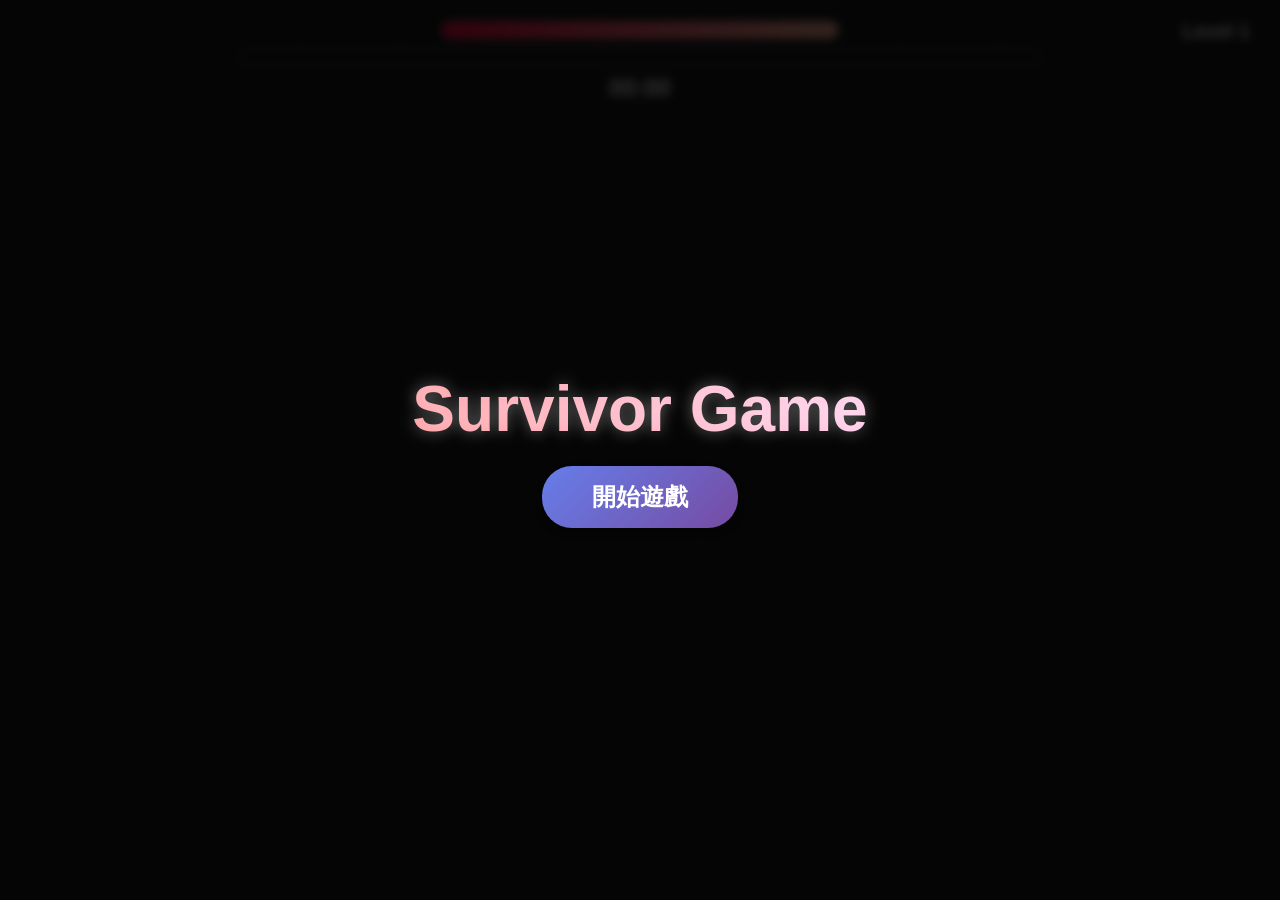
==== index.html @ 9e2cc998 "Add files via upload" ====
<!DOCTYPE html>
<html lang="zh-TW">
<head>
    <meta charset="UTF-8">
    <meta name="viewport" content="width=device-width, initial-scale=1.0">
    <title>倖存者遊戲 (Survivor Web Game)</title>
    <link rel="stylesheet" href="style.css">
</head>
<body>
    <div id="game-container">
        <canvas id="game-canvas"></canvas>
        <div id="ui-layer">
            <div id="hud">
                <div class="health-bar-container">
                    <div id="health-bar"></div>
                </div>
                <div class="xp-bar-container">
                    <div id="xp-bar"></div>
                </div>
                <div id="timer">00:00</div>
                <div id="level-display">Level 1</div>
            </div>
            <div id="menu-screen" class="hidden">
                <h1>Survivor Game</h1>
                <button id="start-btn">開始遊戲</button>
            </div>
            <div id="game-over-screen" class="hidden">
                <h1>遊戲結束</h1>
                <p>存活時間: <span id="final-time">00:00</span></p>
                <p>達到等級: <span id="final-level">1</span></p>
                <button id="restart-btn">重新開始</button>
            </div>
            <div id="level-up-screen" class="hidden">
                <h2>升級！選擇一項能力</h2>
                <div id="upgrade-options">
                    <!-- Cards will be injected here -->
                </div>
            </div>
        </div>
    </div>
    <script src="main.js"></script>
</body>
</html>
---- style.css ----
* {
    margin: 0;
    padding: 0;
    box-sizing: border-box;
    font-family: 'Inter', 'Segoe UI', Tahoma, Geneva, Verdana, sans-serif;
}

body, html {
    width: 100%;
    height: 100%;
    background-color: #111;
    overflow: hidden;
    color: white;
}

#game-container {
    position: relative;
    width: 100vw;
    height: 100vh;
}

canvas {
    display: block;
    width: 100%;
    height: 100%;
    background-color: #222;
}

#ui-layer {
    position: absolute;
    top: 0;
    left: 0;
    width: 100%;
    height: 100%;
    pointer-events: none;
}

/* UI Elements */
.hidden {
    display: none !important;
}

#hud {
    position: absolute;
    top: 0;
    left: 0;
    width: 100%;
    padding: 20px;
    display: flex;
    flex-direction: column;
    align-items: center;
    gap: 10px;
}

.xp-bar-container {
    width: 80%;
    max-width: 800px;
    height: 14px;
    background-color: rgba(0,0,0,0.5);
    border-radius: 7px;
    border: 2px solid #555;
    overflow: hidden;
}

#xp-bar {
    width: 0%;
    height: 100%;
    background: linear-gradient(90deg, #4facfe 0%, #00f2fe 100%);
    transition: width 0.2s;
}

.health-bar-container {
    width: 40%;
    max-width: 400px;
    height: 20px;
    background-color: rgba(0,0,0,0.5);
    border-radius: 10px;
    border: 2px solid #555;
    overflow: hidden;
}

#health-bar {
    width: 100%;
    height: 100%;
    background: linear-gradient(90deg, #ff0844 0%, #ffb199 100%);
    transition: width 0.2s;
}

#timer {
    font-size: 24px;
    font-weight: bold;
    text-shadow: 2px 2px 4px rgba(0,0,0,0.5);
}

#level-display {
    position: absolute;
    top: 20px;
    right: 30px;
    font-size: 20px;
    font-weight: bold;
    text-shadow: 2px 2px 4px rgba(0,0,0,0.5);
}

/* Screens */
#menu-screen, #game-over-screen, #level-up-screen {
    position: absolute;
    top: 0; left: 0; width: 100%; height: 100%;
    display: flex;
    flex-direction: column;
    justify-content: center;
    align-items: center;
    background-color: rgba(0, 0, 0, 0.8);
    pointer-events: auto;
    backdrop-filter: blur(5px);
}

h1 {
    font-size: 64px;
    margin-bottom: 20px;
    text-shadow: 0 0 15px rgba(255,255,255,0.4);
    background: -webkit-linear-gradient(45deg, #ff9a9e 0%, #fecfef 99%, #fecfef 100%);
    -webkit-background-clip: text;
    -webkit-text-fill-color: transparent;
}

h2 {
    font-size: 36px;
    margin-bottom: 30px;
    color: #ffd700;
}

button {
    padding: 15px 50px;
    font-size: 24px;
    font-weight: bold;
    cursor: pointer;
    background: linear-gradient(135deg, #667eea 0%, #764ba2 100%);
    color: white;
    border: none;
    border-radius: 30px;
    box-shadow: 0 4px 15px rgba(0,0,0,0.5);
    transition: all 0.2s ease-in-out;
}

button:hover {
    transform: scale(1.05) translateY(-2px);
    box-shadow: 0 8px 25px rgba(118, 75, 162, 0.7);
}

p {
    font-size: 24px;
    margin-bottom: 10px;
}

#upgrade-options {
    display: flex;
    gap: 20px;
    justify-content: center;
    flex-wrap: wrap;
    max-width: 80%;
}

.upgrade-card {
    background: rgba(255,255,255,0.1);
    border: 2px solid rgba(255,255,255,0.2);
    border-radius: 15px;
    padding: 20px;
    width: 250px;
    cursor: pointer;
    transition: all 0.2s;
    text-align: center;
}

.upgrade-card:hover {
    background: rgba(255,255,255,0.2);
    transform: translateY(-5px);
    box-shadow: 0 10px 20px rgba(0,0,0,0.4);
    border-color: #ffd700;
}

.upgrade-title {
    font-size: 20px;
    font-weight: bold;
    margin-bottom: 10px;
    color: #ffd700;
}

.upgrade-desc {
    font-size: 14px;
    color: #ccc;
}
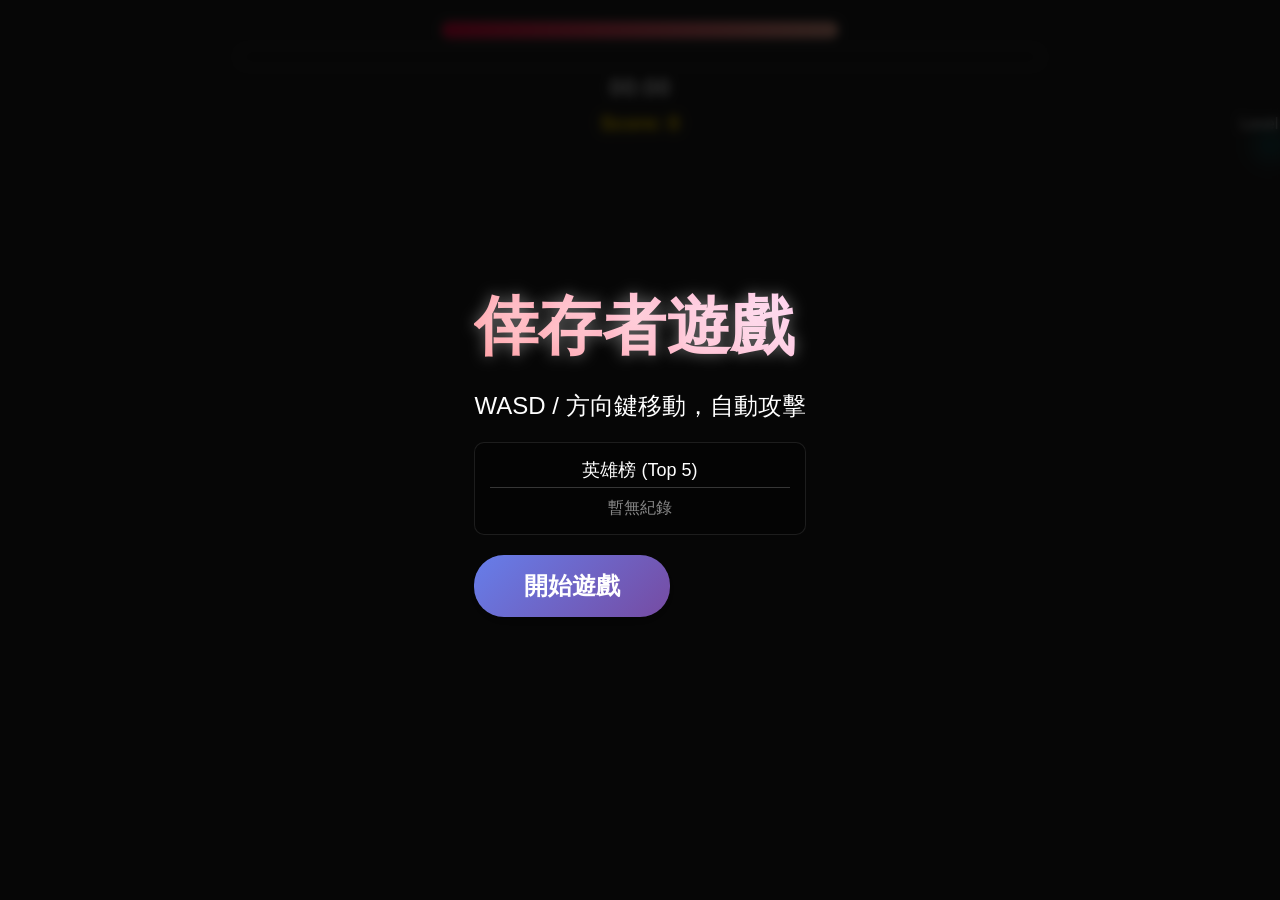
==== commit 430e57bc: "Add files via upload" ====
--- a/index.html
+++ b/index.html
@@ -4,7 +4,7 @@
     <meta charset="UTF-8">
     <meta name="viewport" content="width=device-width, initial-scale=1.0">
     <title>倖存者遊戲 (Survivor Web Game)</title>
-    <link rel="stylesheet" href="style.css">
+    <link rel="stylesheet" href="style.css?v=7">
 </head>
 <body>
     <div id="game-container">
@@ -19,16 +19,25 @@
                 </div>
                 <div id="timer">00:00</div>
                 <div id="level-display">Level 1</div>
+                <div id="score-display">Score: 0</div>
             </div>
-            <div id="menu-screen" class="hidden">
-                <h1>Survivor Game</h1>
-                <button id="start-btn">開始遊戲</button>
+            <div id="menu-screen" class="overlay">
+                <div class="panel">
+                    <h1>倖存者遊戲</h1>
+                    <p>WASD / 方向鍵移動，自動攻擊</p>
+                    <div id="menu-leaderboard" class="leaderboard-container"></div>
+                    <button id="start-btn" class="btn">開始遊戲</button>
+                </div>
             </div>
-            <div id="game-over-screen" class="hidden">
-                <h1>遊戲結束</h1>
-                <p>存活時間: <span id="final-time">00:00</span></p>
-                <p>達到等級: <span id="final-level">1</span></p>
-                <button id="restart-btn">重新開始</button>
+            <div id="game-over-screen" class="overlay hidden">
+                <div class="panel">
+                    <h1>遊戲結束</h1>
+                    <p>存活時間: <span id="final-time">00:00</span></p>
+                    <p>達到等級: <span id="final-level">1</span></p>
+                    <p>最終分數: <span id="final-score">0</span></p>
+                    <div id="gameover-leaderboard" class="leaderboard-container"></div>
+                    <button id="restart-btn" class="btn">重新開始</button>
+                </div>
             </div>
             <div id="level-up-screen" class="hidden">
                 <h2>升級！選擇一項能力</h2>
@@ -38,6 +47,6 @@
             </div>
         </div>
     </div>
-    <script src="main.js"></script>
+    <script src="main.js?v=6"></script>
 </body>
 </html>
--- a/style.css
+++ b/style.css
@@ -94,12 +94,51 @@
 
 #level-display {
     position: absolute;
-    top: 20px;
-    right: 30px;
+    bottom: -20px;
+    right: -20px;
+    width: 60px;
+    height: 60px;
+    background: radial-gradient(circle, rgba(0, 242, 254, 0.2) 0%, rgba(79, 172, 254, 0) 70%);
+}
+
+#score-display {
+    color: #ffd700;
     font-size: 20px;
     font-weight: bold;
-    text-shadow: 2px 2px 4px rgba(0,0,0,0.5);
-}
+    text-shadow: 0 0 10px rgba(255, 215, 0, 0.5);
+    margin: 0 20px;
+}
+
+.leaderboard-container {
+    background: rgba(0, 0, 0, 0.4);
+    border: 1px solid rgba(255, 255, 255, 0.1);
+    border-radius: 10px;
+    padding: 15px;
+    margin: 20px 0;
+    text-align: left;
+    min-width: 250px;
+}
+.leaderboard-title {
+    color: #fff;
+    font-size: 18px;
+    margin-bottom: 10px;
+    text-align: center;
+    border-bottom: 1px solid rgba(255,255,255,0.2);
+    padding-bottom: 5px;
+}
+.leaderboard-item {
+    display: flex;
+    justify-content: space-between;
+    align-items: center;
+    color: #ddd;
+    margin-bottom: 7px;
+    font-family: monospace;
+    font-size: 16px;
+}
+.leaderboard-item.rank-1 { color: #ffd700; font-weight: bold; text-shadow: 0 0 5px rgba(255,215,0,0.5); }
+.leaderboard-item.rank-2 { color: #c0c0c0; }
+.leaderboard-item.rank-3 { color: #cd7f32; }
+.leaderboard-item.highlight { background: rgba(255,255,255,0.15); border-radius: 4px; padding: 4px 6px; margin-left: -6px; margin-right: -6px; }
 
 /* Screens */
 #menu-screen, #game-over-screen, #level-up-screen {
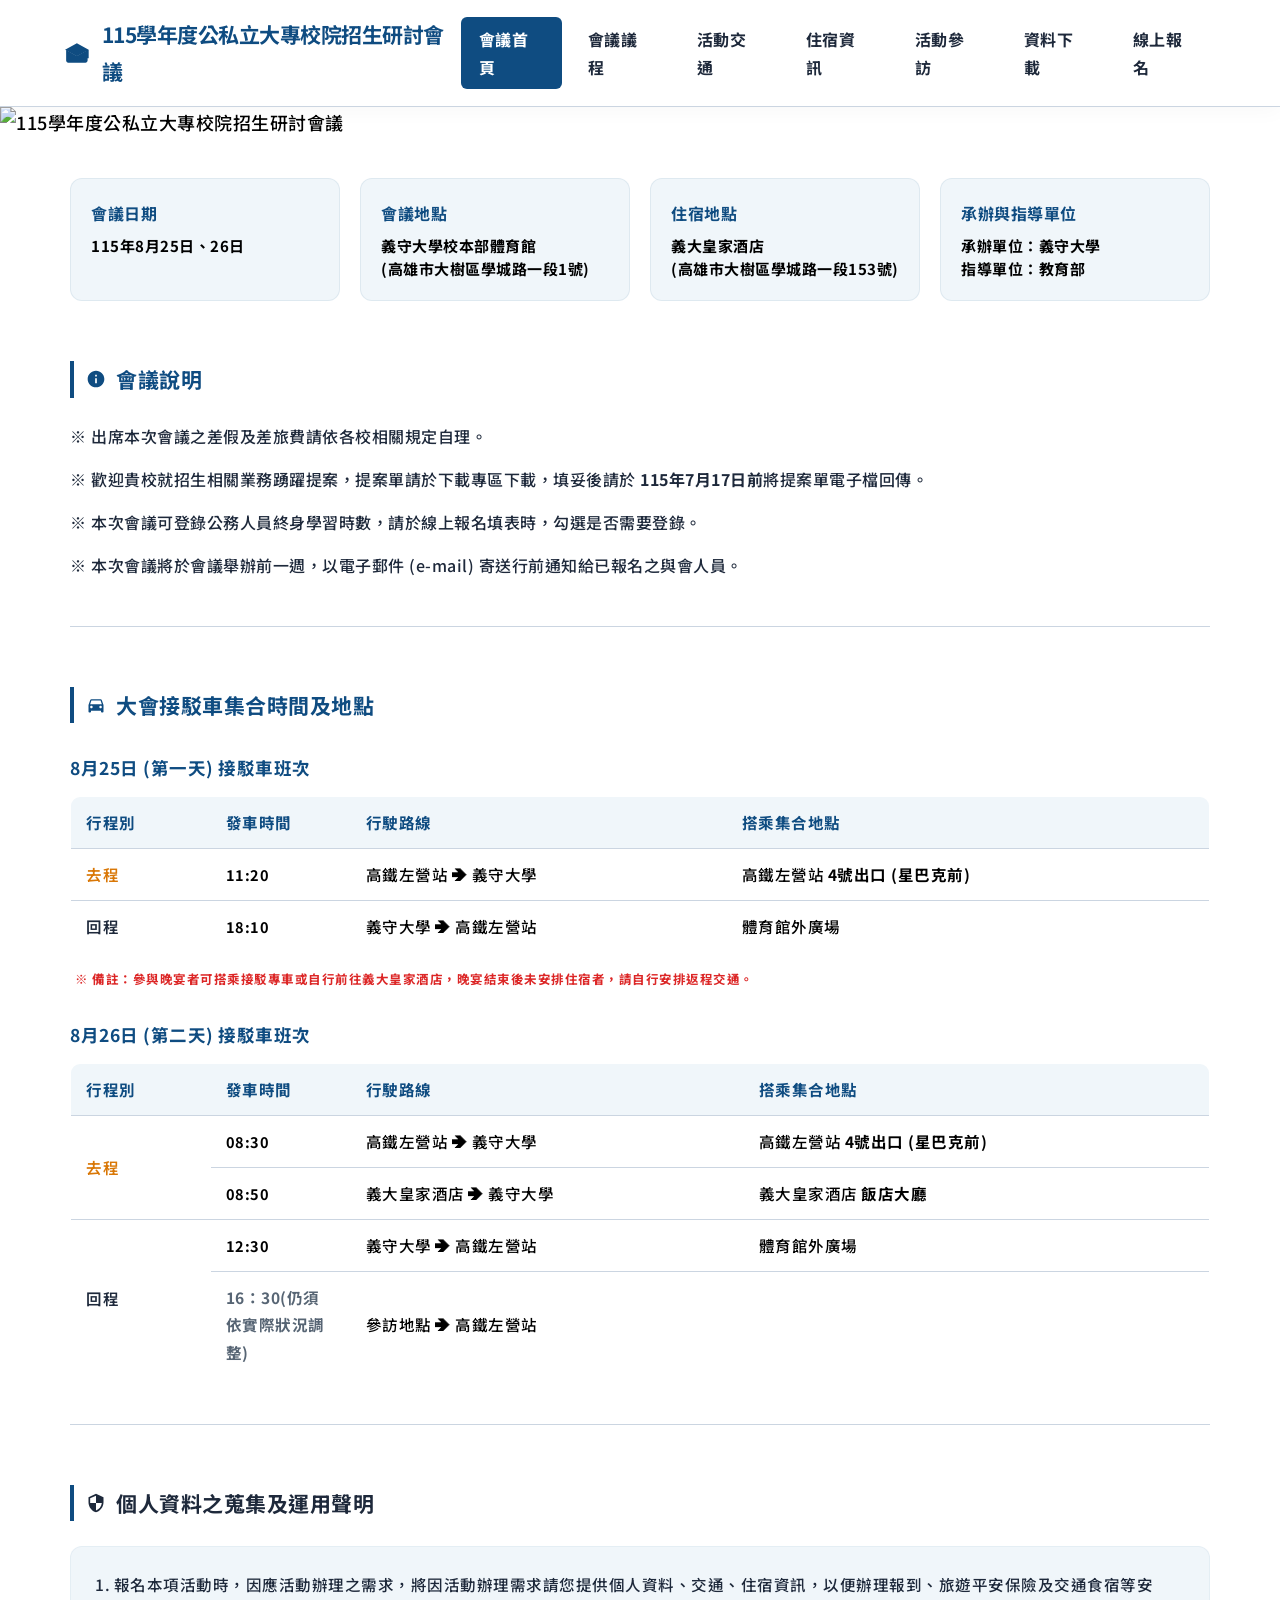
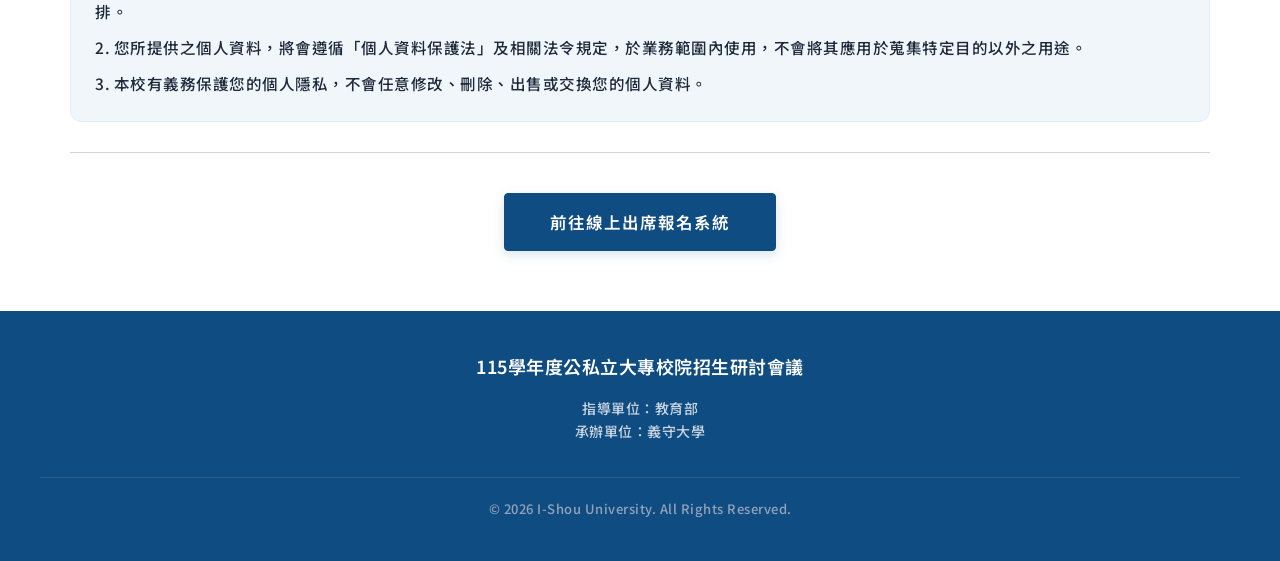
==== commit c9c3adbd: "Add files via upload" ====
--- a/index.html
+++ b/index.html
@@ -1,52 +1,5285 @@
-<!DOCTYPE html>
-<html lang="zh-TW">
-<head>
-    <meta charset="UTF-8">
-    <meta name="viewport" content="width=device-width, initial-scale=1.0">
-    <title>倖存者遊戲 (Survivor Web Game)</title>
-    <link rel="stylesheet" href="style.css?v=7">
-</head>
-<body>
-    <div id="game-container">
-        <canvas id="game-canvas"></canvas>
-        <div id="ui-layer">
-            <div id="hud">
-                <div class="health-bar-container">
-                    <div id="health-bar"></div>
-                </div>
-                <div class="xp-bar-container">
-                    <div id="xp-bar"></div>
-                </div>
-                <div id="timer">00:00</div>
-                <div id="level-display">Level 1</div>
-                <div id="score-display">Score: 0</div>
-            </div>
-            <div id="menu-screen" class="overlay">
-                <div class="panel">
-                    <h1>倖存者遊戲</h1>
-                    <p>WASD / 方向鍵移動，自動攻擊</p>
-                    <div id="menu-leaderboard" class="leaderboard-container"></div>
-                    <button id="start-btn" class="btn">開始遊戲</button>
-                </div>
-            </div>
-            <div id="game-over-screen" class="overlay hidden">
-                <div class="panel">
-                    <h1>遊戲結束</h1>
-                    <p>存活時間: <span id="final-time">00:00</span></p>
-                    <p>達到等級: <span id="final-level">1</span></p>
-                    <p>最終分數: <span id="final-score">0</span></p>
-                    <div id="gameover-leaderboard" class="leaderboard-container"></div>
-                    <button id="restart-btn" class="btn">重新開始</button>
-                </div>
-            </div>
-            <div id="level-up-screen" class="hidden">
-                <h2>升級！選擇一項能力</h2>
-                <div id="upgrade-options">
-                    <!-- Cards will be injected here -->
-                </div>
-            </div>
-        </div>
-    </div>
-    <script src="main.js?v=6"></script>
-</body>
-</html>
+<!DOCTYPE html>
+
+<html lang="zh-TW">
+
+<head>
+
+  <base target="_top">
+
+  <meta charset="UTF-8">
+
+  <meta name="viewport" content="width=device-width, initial-scale=1.0">
+
+  <title>115學年度公私立大專校院招生研討會議</title>
+
+  <style>
+
+    @import url('https://fonts.googleapis.com/css2?family=Noto+Sans+TC:wght@300;400;500;700;900&display=swap');
+
+    
+
+    :root {
+
+      --primary: #0F4C81;       /* 皇家學術深藍 */
+
+      --primary-hover: #072B4D;
+
+      --primary-light: #F0F6FA;
+
+      --accent: #D97706;        /* 琥珀金/橘黃點綴 */
+
+      --accent-hover: #B45309;
+
+      --success: #059669;
+
+      --error: #DC2626;
+
+      --bg-color: #FFFFFF;      /* 極輕淺藍灰底色 */
+
+      --card-bg: #FFFFFF;
+
+      --text: #000000;          /* 純黑提供最清晰對比 */          /* 深 Slate 碳黑 */
+
+      --text-light: #1E293B;    /* 深灰提高對比度 */
+
+      --text-muted: #576574;    /* 提高輔助說明文字對比 */
+
+      --border-color: #CBD5E1;
+
+    }
+
+
+
+    * {
+
+      box-sizing: border-box;
+
+      margin: 0;
+
+      padding: 0;
+
+    }
+
+
+
+    body {
+      font-size: 18px !important;
+      font-weight: 500;
+      letter-spacing: 0.5px;
+
+      font-family: 'Noto Sans TC', 'Microsoft JhengHei', 'Segoe UI', sans-serif;
+
+      background-color: var(--bg-color);
+
+      color: var(--text);
+
+      line-height: 1.75;
+
+      -webkit-font-smoothing: antialiased;
+
+      -moz-osx-font-smoothing: grayscale;
+
+      text-rendering: optimizeLegibility;
+
+      font-size: 16.5px;
+
+    }
+
+
+
+    /* 頂部大氣導覽列 */
+
+    .navbar {
+
+      background: white;
+
+      box-shadow: 0 4px 20px rgba(0,0,0,0.03);
+
+      position: sticky;
+
+      top: 0;
+
+      z-index: 100;
+
+      padding: 16px 5%;
+
+      display: flex;
+
+      justify-content: space-between;
+
+      align-items: center;
+
+      border-bottom: 1px solid var(--border-color);
+
+    }
+
+
+
+    .navbar-brand {
+
+      display: flex;
+
+      align-items: center;
+
+      gap: 12px;
+
+      font-weight: 700;
+
+      font-size: 21px;
+
+      color: var(--primary);
+
+      text-decoration: none;
+
+      letter-spacing: -0.5px;
+
+    }
+
+
+
+    /* 導覽頁籤 */
+
+    .nav-links {
+
+      display: flex;
+
+      gap: 8px;
+
+    }
+
+
+
+    .nav-link {
+
+      color: var(--text-light);
+
+      text-decoration: none;
+
+      font-weight: 700;
+
+      font-size: 16px;
+
+      padding: 8px 18px;
+
+      border-radius: 6px;
+
+      transition: all 0.2s ease;
+
+      cursor: pointer;
+
+      user-select: none;
+
+    }
+
+
+
+    .nav-link:hover {
+
+      color: var(--primary);
+
+      background: var(--primary-light);
+
+    }
+
+
+
+    .nav-link.active {
+
+      color: white;
+
+      background: var(--primary);
+
+    }
+
+
+
+    /* 手機版選單切換按鈕 (預設隱藏) */
+
+    .menu-toggle {
+
+      display: none;
+
+      cursor: pointer;
+
+      color: var(--primary);
+
+      padding: 8px;
+
+      border-radius: 8px;
+
+      transition: background 0.2s;
+
+    }
+
+
+
+    .menu-toggle:hover {
+
+      background: var(--primary-light);
+
+    }
+
+
+
+    @media (max-width: 900px) {
+
+      .navbar {
+
+        padding: 12px 20px;
+
+      }
+
+
+
+      .navbar-brand {
+
+        font-size: 16.5px;
+
+        flex: 1;
+
+        white-space: nowrap;
+
+        overflow: hidden;
+
+        text-overflow: ellipsis;
+
+      }
+
+
+
+      .menu-toggle {
+
+        display: block;
+
+      }
+
+
+
+      .nav-links {
+
+        display: none;
+
+        position: absolute;
+
+        top: 100%;
+
+        left: 0;
+
+        right: 0;
+
+        background: white;
+
+        flex-direction: column;
+
+        gap: 4px;
+
+        padding: 12px 20px;
+
+        border-bottom: 1px solid var(--border-color);
+
+        box-shadow: 0 10px 25px rgba(0, 0, 0, 0.05);
+
+        z-index: 99;
+
+      }
+
+
+
+      .nav-links.show {
+
+        display: flex;
+
+        animation: slideDown 0.25s ease-out;
+
+      }
+
+
+
+      .nav-link {
+
+        width: 100%;
+
+        padding: 12px 16px;
+
+        border-radius: 8px;
+
+        font-size: 16px;
+
+      }
+
+    }
+
+
+
+    @keyframes slideDown {
+
+      from { opacity: 0; transform: translateY(-10px); }
+
+      to { opacity: 1; transform: translateY(0); }
+
+    }
+
+
+
+    /* 網頁主視圖容器 (寬度 100%，以利 Banner 滿版) */
+
+    .portal-container {
+
+      width: 100%;
+
+      margin: 0;
+
+      padding: 0;
+
+    }
+
+
+
+    /* 視圖切換區塊 */
+
+    .view-section {
+
+      display: none;
+
+    }
+
+
+
+    .view-section.active {
+
+      display: block;
+
+      animation: fadeIn 0.4s ease-in-out;
+
+    }
+
+
+
+    @keyframes fadeIn {
+
+      from { opacity: 0; transform: translateY(15px); }
+
+      to { opacity: 1; transform: translateY(0); }
+
+    }
+
+
+
+    /* 100% 滿版 Banner 設計 */
+
+    .hero-banner {
+
+      max-width: 100%;
+
+      margin: 0;
+
+      padding: 0;
+
+      overflow: hidden;
+
+      background: transparent;
+
+    }
+
+
+
+    .hero-image {
+
+      width: 100%;
+
+      height: auto;
+
+      display: block;
+
+    }
+
+
+
+    /* 居中內容容器 (限制最大寬度為 1200px，大氣且閱讀舒適) */
+
+    .content-container {
+
+      max-width: 1200px;
+
+      margin: 40px auto;
+
+      padding: 0 30px;
+
+    }
+
+
+
+    @media (max-width: 600px) {
+
+      .content-container {
+
+        padding: 0 15px;
+
+        margin: 20px auto;
+
+      }
+
+      .hero-banner {
+
+        padding: 0;
+
+        margin: 0 auto;
+
+      }
+
+    }
+
+
+
+    /* 報名表專屬寬度限制 (避免桌電版欄位過度拉長，提升易讀性與填表體驗) */
+
+    #register-view .content-container {
+
+      max-width: 800px;
+
+    }
+
+
+
+    /* 卡片通用樣式 */
+
+    .info-card {
+
+      background: transparent;
+
+      border-radius: 0;
+
+      padding: 30px 0;
+
+      border: none;
+
+      border-bottom: 1px solid var(--border-color);
+
+      margin-bottom: 30px;
+
+      position: relative;
+
+    }
+
+
+
+    .box-title {
+
+      font-size: 21px;
+
+      font-weight: 700;
+
+      color: var(--primary);
+
+      margin-bottom: 25px;
+
+      display: flex;
+
+      align-items: center;
+
+      gap: 10px;
+
+      border-left: 4px solid var(--primary);
+
+      padding-left: 12px;
+
+    }
+
+
+
+    .bullet-notes {
+
+      font-size: 16px;
+
+      color: var(--text-light);
+
+    }
+
+
+
+    .bullet-notes p {
+
+      margin-bottom: 16px;
+
+      text-indent: -1.2em;
+
+      padding-left: 1.2em;
+
+      line-height: 1.7;
+
+    }
+
+
+
+    /* 首頁大會核心資訊 4 欄格 */
+
+    .core-info-grid {
+
+      display: grid;
+
+      grid-template-columns: repeat(4, 1fr);
+
+      gap: 20px;
+
+      margin-bottom: 30px;
+
+    }
+
+
+
+    @media (max-width: 900px) {
+
+      .core-info-grid {
+
+        grid-template-columns: repeat(2, 1fr);
+
+      }
+
+    }
+
+
+
+    @media (max-width: 550px) {
+
+      .core-info-grid {
+
+        grid-template-columns: 1fr;
+
+      }
+
+    }
+
+
+
+    .core-info-item {
+
+      background: var(--primary-light);
+
+      border-radius: 12px;
+
+      padding: 20px;
+
+      border: 1px solid rgba(15, 76, 129, 0.08);
+
+      display: flex;
+
+      flex-direction: column;
+
+      justify-content: flex-start;
+
+    }
+
+
+
+    .core-info-item .label {
+
+      font-weight: 700;
+
+      font-size: 16px;
+
+      color: var(--primary);
+
+      margin-bottom: 8px;
+
+      display: flex;
+
+      align-items: center;
+
+      gap: 6px;
+
+    }
+
+
+
+    .core-info-item .value {
+
+      font-size: 15px;
+
+      font-weight: 700;
+
+      color: var(--text);
+
+      line-height: 1.5;
+
+    }
+
+
+
+    /* 接駁資訊排版 */
+
+    .shuttle-title {
+
+      font-size: 17.5px;
+
+      font-weight: 700;
+
+      color: var(--primary);
+
+      margin-top: 30px;
+
+      margin-bottom: 12px;
+
+      display: flex;
+
+      align-items: center;
+
+      gap: 6px;
+
+    }
+
+
+
+    .shuttle-table {
+
+      width: 100%;
+
+      border-collapse: collapse;
+
+      font-size: 15.5px;
+
+      margin-bottom: 15px;
+
+      border: 1px solid var(--border-color);
+
+      border-radius: 10px;
+
+      overflow: hidden;
+
+    }
+
+
+
+    .shuttle-table th {
+
+      background: var(--primary-light);
+
+      color: var(--primary);
+
+      font-weight: 700;
+
+      padding: 12px 15px;
+
+      text-align: left;
+
+      border-bottom: 1px solid var(--border-color);
+
+    }
+
+
+
+    .shuttle-table td {
+
+      padding: 12px 15px;
+
+      border-bottom: 1px solid var(--border-color);
+
+      background: white;
+
+    }
+
+
+
+    .shuttle-table tr:last-child td {
+
+      border-bottom: none;
+
+    }
+
+
+
+    .privacy-box {
+
+      font-size: 15.5px;
+
+      color: var(--text-light);
+
+      background-color: var(--primary-light);
+
+      border-radius: 12px;
+
+      padding: 24px;
+
+      border: 1px solid rgba(15, 76, 129, 0.05);
+
+      line-height: 1.7;
+
+    }
+
+
+
+    /* 交通引導卡片 (3 欄式並排，極為大氣) */
+
+    .traffic-grid {
+
+      display: grid;
+
+      grid-template-columns: repeat(3, 1fr);
+
+      gap: 20px;
+
+      margin-top: 10px;
+
+    }
+
+
+
+    @media (max-width: 900px) {
+
+      .traffic-grid {
+
+        grid-template-columns: 1fr;
+
+      }
+
+    }
+
+
+
+    .traffic-card {
+
+      background: var(--primary-light);
+
+      border-radius: 8px;
+
+      border: 1px solid rgba(15, 76, 129, 0.08);
+
+      padding: 20px;
+
+      display: flex;
+
+      flex-direction: column;
+
+    }
+
+
+
+    .traffic-header {
+
+      font-size: 15px;
+
+      font-weight: 700;
+
+      color: var(--primary);
+
+      margin-bottom: 12px;
+
+      display: flex;
+
+      align-items: center;
+
+      gap: 8px;
+
+      padding-bottom: 8px;
+
+      border-bottom: 1px solid var(--border-color);
+
+    }
+
+
+
+    /* 住宿寬版卡片 */
+
+    .rooms-grid {
+
+      display: grid;
+
+      grid-template-columns: 1fr 1fr;
+
+      gap: 25px;
+
+      margin-top: 20px;
+
+      margin-bottom: 30px;
+
+    }
+
+
+
+    @media (max-width: 768px) {
+
+      .rooms-grid {
+
+        grid-template-columns: 1fr;
+
+      }
+
+    }
+
+
+
+    .room-card {
+
+      background: var(--primary-light);
+
+      border-radius: 12px;
+
+      border: 1px solid rgba(15, 76, 129, 0.08);
+
+      padding: 24px;
+
+      display: flex;
+
+      flex-direction: column;
+
+      justify-content: space-between;
+
+      transition: all 0.2s ease;
+
+    }
+
+
+
+    .room-card:hover {
+
+      border-color: var(--primary);
+
+      box-shadow: 0 8px 20px rgba(15, 76, 129, 0.05);
+
+    }
+
+
+
+    .room-name {
+
+      font-size: 17.5px;
+
+      font-weight: 700;
+
+      color: var(--text);
+
+      margin-bottom: 8px;
+
+    }
+
+
+
+    .room-price {
+
+      font-size: 24px;
+
+      font-weight: 700;
+
+      color: var(--accent);
+
+      margin: 12px 0;
+
+    }
+
+
+
+    .room-desc {
+
+      font-size: 15.5px;
+
+      color: var(--text-light);
+
+    }
+
+
+
+    /* 報名表單 (寬版 3 欄式設計) */
+
+    .form-container-card {
+
+      background: transparent;
+
+      border-radius: 0;
+
+      padding: 30px 0;
+
+      border: none;
+
+      width: 100%;
+
+    }
+
+
+
+    .form-row-3 {
+
+      display: grid;
+
+      grid-template-columns: 1fr 1fr 1fr;
+
+      gap: 20px;
+
+    }
+
+
+
+    .form-row-2 {
+
+      display: grid;
+
+      grid-template-columns: 1.8fr 1fr;
+
+      gap: 20px;
+
+    }
+
+
+
+    .form-row-half {
+
+      display: grid;
+
+      grid-template-columns: 1fr 1fr;
+
+      gap: 20px;
+
+    }
+
+
+
+    @media (max-width: 850px) {
+
+      .form-row-3, .form-row-2, .form-row-half {
+
+        grid-template-columns: 1fr;
+
+        gap: 0;
+
+      }
+
+    }
+
+
+
+    /* 區塊淡淡的色塊 */
+
+    .form-section-block {
+
+      background-color: #F8FAFC; /* 極淡的灰藍底色 */
+
+      border: 1px solid #E2E8F0;
+
+      border-radius: 12px;
+
+      padding: 28px 24px;
+
+      margin-bottom: 24px;
+
+    }
+
+
+
+    .form-group {
+
+      margin-bottom: 24px;
+
+      position: relative;
+
+    }
+
+
+
+    .form-group.span-2 {
+
+      grid-column: span 2;
+
+    }
+
+
+
+    .form-group.span-3 {
+
+      grid-column: span 3;
+
+    }
+
+
+
+    @media (max-width: 850px) {
+
+      .form-group.span-2,
+
+      .form-group.span-3 {
+
+        grid-column: span 1;
+
+      }
+
+    }
+
+    /* 議程表格手機版 */
+    @media (max-width: 768px) {
+      .agenda-table { min-width: 0 !important; font-size: 14px !important; }
+      .agenda-table thead { display: none; }
+      .agenda-table tbody tr { display: block; border: 1px solid #e2e8f0; border-radius: 8px; margin: 0 10px 10px 10px; padding: 14px 16px; background: #fff; }
+      .agenda-table tbody tr:nth-child(odd) { background: #fafbff; }
+      .agenda-table tbody td { display: block; border: none !important; padding: 4px 0 !important; text-align: left !important; writing-mode: horizontal-tb !important; letter-spacing: normal !important; font-size: 14px; }
+      .agenda-table tbody td[data-label]::before { content: attr(data-label) '：'; font-weight: 700; color: var(--primary); margin-right: 4px; }
+      .agenda-table tbody td[data-label="日期"] { font-weight: 700; color: var(--primary); font-size: 14px; margin-bottom: 4px; padding-bottom: 4px !important; border-bottom: 1px solid #e2e8f0 !important; }
+      .agenda-table tbody td[data-label="活動內容"] { font-weight: 600; }
+      .agenda-table tbody td[data-label="日期"] { display: none !important; }
+      .agenda-table tbody td.mobile-hidden { display: none !important; }
+      .agenda-table tbody td:empty:not([data-label]) { display: none; }
+      .agenda-day-header { display: block !important; }
+      .agenda-table tbody tr.agenda-day-header td { display: block !important; border-radius: 8px !important; text-align: center !important; margin: 0 10px 6px 10px; padding: 14px 24px !important; background: var(--primary) !important; color: white !important; font-weight: 700 !important; font-size: 14px !important; }
+    }
+    .agenda-day-header { display: none; }
+
+    .form-group > label {
+      display: block;
+      margin-bottom: 14px;
+      font-weight: 800;
+      font-size: 17px;
+      color: var(--primary); /* 深藍色標題 */
+      border-bottom: 2px solid var(--border-color); /* 底部一條乾淨的線條 */
+      padding-bottom: 8px;
+      line-height: 1.5;
+    }
+
+
+
+    .form-group label span.required {
+
+      color: var(--error);
+
+      margin-left: 3px;
+
+    }
+
+
+
+    .form-group input[type="text"],
+
+    .form-group input[type="email"],
+
+    .form-group input[type="tel"],
+
+    .form-group input[type="date"],
+
+    .form-group select {
+
+      width: 100%;
+
+      padding: 12px 16px;
+
+      border: 1px solid #CBD5E1; /* 細緻的框線 */
+
+      border-radius: 8px;
+
+      font-size: 16.5px;
+
+      color: #000000;
+
+      transition: all 0.2s ease;
+
+      font-family: inherit;
+
+      background-color: #FFFFFF;
+
+      font-weight: 500;
+
+    }
+
+
+
+    .form-group input:focus,
+
+    .form-group select:focus {
+
+      outline: none;
+
+      border-color: var(--primary);
+
+      box-shadow: 0 0 0 3px rgba(15, 76, 129, 0.15);
+
+    }
+
+
+
+    .form-group input.error-border {
+
+      border-color: var(--error);
+
+      border-width: 1.5px;
+
+    }
+
+
+
+    .error-text {
+
+      color: var(--error);
+
+      font-size: 13.5px;
+
+      font-weight: 700;
+
+      margin-top: 5px;
+
+      display: none;
+
+    }
+
+
+
+    .helper-text {
+
+      color: #576574;
+
+      font-size: 13.5px;
+
+      margin-top: 5px;
+
+      display: flex;
+
+      align-items: center;
+
+      gap: 4px;
+
+    }
+
+
+
+    
+    /* 單選與多選按鈕卡片 */
+    .choice-group {
+      display: flex;
+      flex-wrap: wrap;
+      gap: 24px;
+      margin-top: 10px;
+      margin-bottom: 5px;
+    }
+
+    .choice-card {
+      position: relative;
+    }
+
+    .choice-card input[type="radio"],
+    .choice-card input[type="checkbox"] {
+      position: absolute;
+      opacity: 0;
+      width: 1px;
+      height: 1px;
+      top: 50%;
+      left: 50%;
+      transform: translate(-50%, -50%);
+      margin: 0;
+      padding: 0;
+      border: none;
+      outline: none;
+      cursor: pointer;
+      z-index: -1;
+      appearance: none;
+      -webkit-appearance: none;
+      -moz-appearance: none;
+    }
+
+    .choice-label {
+      display: flex;
+      align-items: center;
+      justify-content: flex-start;
+      cursor: pointer;
+      font-size: 16.5px;
+      font-weight: 500;
+      color: #1E293B;
+      transition: all 0.2s ease;
+      user-select: none;
+    }
+
+    .choice-label::before {
+      content: "";
+      display: inline-block;
+      width: 18px;
+      height: 18px;
+      border: 2px solid #CBD5E1;
+      border-radius: 50%;
+      margin-right: 8px;
+      background-color: white;
+      transition: all 0.2s ease;
+      vertical-align: middle;
+    }
+
+    
+    .choice-card input[type="checkbox"] + .choice-label::before {
+      border-radius: 4px;
+    }
+    .choice-card input:checked + .choice-label::before {
+      border-color: var(--primary);
+      background-color: var(--primary);
+      box-shadow: inset 0 0 0 4px white;
+    }
+
+    .choice-card input:disabled + .choice-label {
+      color: #94A3B8;
+      cursor: default;
+    }
+
+    .choice-card input:disabled + .choice-label::before {
+      background-color: #F1F5F9;
+      border-color: #CBD5E1;
+    }
+
+    .vertical-choice-list {
+      display: flex;
+      flex-direction: column;
+      gap: 14px;
+    }
+    .vertical-choice-list .choice-label {
+      font-size: 16px;
+      color: #334155;
+    }
+
+    /* 展開子面板 */
+
+    .conditional-panel {
+
+      max-height: 0;
+
+      overflow: hidden;
+
+      transition: max-height 0.3s ease-out, opacity 0.3s ease-out, margin-top 0.3s;
+
+      opacity: 0;
+
+      background: #F8FAFC;
+
+      border-radius: 10px;
+
+      padding: 0;
+
+      margin-top: 0;
+
+      border: 0 solid #E2E8F0;
+
+    }
+
+
+
+    .conditional-panel.show {
+
+      max-height: 1000px;
+
+      opacity: 1;
+
+      padding: 24px;
+
+      margin-top: 12px;
+
+      border-width: 1px;
+
+    }
+
+
+
+    /* 按鈕 */
+
+    .btn-group {
+
+      display: flex;
+
+      justify-content: space-between;
+
+      gap: 15px;
+
+      margin-top: 35px;
+
+    }
+
+
+
+    .btn {
+
+      flex: 1;
+
+      padding: 15px;
+
+      border-radius: 8px;
+
+      font-size: 15px;
+
+      font-weight: 700;
+
+      cursor: pointer;
+
+      transition: all 0.2s ease;
+
+      font-family: inherit;
+
+      border: none;
+
+      text-align: center;
+
+      user-select: none;
+
+    }
+
+
+
+    .btn-primary {
+
+      background: var(--primary);
+
+      color: white;
+
+    }
+
+
+
+    .btn-primary:hover {
+
+      background: var(--primary-hover);
+
+    }
+
+
+
+    .btn-secondary {
+
+      background: #E2E8F0;
+
+      color: #475569;
+
+    }
+
+
+
+    .btn-secondary:hover {
+
+      background: #CBD5E1;
+
+    }
+
+
+
+    .btn:disabled {
+
+      background: #94A3B8;
+
+      color: white;
+
+      cursor: not-allowed;
+
+    }
+
+
+
+    /* 成功視圖 */
+
+    #success-view {
+
+      display: none;
+
+      text-align: center;
+
+    }
+
+
+
+    #success-view.active {
+
+      display: block;
+
+      animation: fadeIn 0.5s ease-out;
+
+    }
+
+
+
+    .success-icon {
+
+      width: 68px;
+
+      height: 68px;
+
+      background: #D1FAE5;
+
+      color: var(--success);
+
+      border-radius: 50%;
+
+      display: flex;
+
+      align-items: center;
+
+      justify-content: center;
+
+      font-size: 36px;
+
+      margin: 0 auto 20px auto;
+
+    }
+
+
+
+    .success-details {
+
+      background: #F8FAFC;
+
+      border-radius: 12px;
+
+      padding: 24px;
+
+      margin: 25px 0;
+
+      text-align: left;
+
+      font-size: 16px;
+
+      border: 1px solid var(--border-color);
+
+      max-width: 600px;
+
+      margin-left: auto;
+
+      margin-right: auto;
+
+    }
+
+
+
+    .success-details h3 {
+
+      font-size: 16px;
+
+      color: var(--primary);
+
+      margin-bottom: 15px;
+
+      text-align: center;
+
+      border-bottom: 1px solid var(--border-color);
+
+      padding-bottom: 8px;
+
+    }
+
+
+
+    .success-details p {
+
+      margin-bottom: 10px;
+
+    }
+
+
+
+    .success-details p strong {
+
+      color: var(--text);
+
+      display: inline-block;
+
+      width: 100px;
+
+    }
+
+
+
+        .barcode-section {
+      display: flex;
+      justify-content: center;
+      margin-top: 25px;
+    }
+
+
+
+    .barcode-card {
+
+      background: white;
+
+      border: 1px solid var(--border-color);
+
+      border-radius: 12px;
+
+      padding: 20px;
+
+      display: flex;
+
+      flex-direction: column;
+
+      align-items: center;
+
+      justify-content: center;
+
+    }
+
+
+
+    .barcode-card h4 {
+
+      font-size: 15.5px;
+
+      color: var(--text-light);
+
+      margin-bottom: 12px;
+
+    }
+
+
+
+    .barcode-card img {
+
+      max-width: 100%;
+
+      height: auto;
+
+    }
+
+
+
+    .loader-container {
+
+      display: none;
+
+      text-align: center;
+
+      padding: 30px 0;
+
+    }
+
+
+
+    .loader {
+
+      border: 4px solid #F1F5F9;
+
+      border-radius: 50%;
+
+      border-top: 4px solid var(--primary);
+
+      width: 40px;
+
+      height: 40px;
+
+      animation: spin 1s linear infinite;
+
+      margin: 0 auto 15px auto;
+
+    }
+
+
+
+     @keyframes spin {
+
+      0% { transform: rotate(0deg); }
+
+      100% { transform: rotate(360deg); }
+
+    }
+
+
+
+    /* 步驟進度條與指示器 */
+
+    .steps-indicator {
+
+      display: flex;
+
+      justify-content: space-between;
+
+      align-items: center;
+
+      position: relative;
+
+      margin-bottom: 45px;
+
+      padding: 0 40px;
+
+    }
+
+
+
+    .step-progress-bar {
+
+      position: absolute;
+
+      top: 20px;
+
+      left: 80px;
+
+      right: 80px;
+
+      height: 4px;
+
+      background: var(--border-color);
+
+      z-index: 1;
+
+      border-radius: 2px;
+
+      transition: all 0.3s ease;
+
+    }
+
+
+
+    .step-item {
+
+      display: flex;
+
+      flex-direction: column;
+
+      align-items: center;
+
+      position: relative;
+
+      z-index: 2;
+
+      cursor: default;
+
+    }
+
+
+
+    .step-number {
+
+      width: 40px;
+
+      height: 40px;
+
+      background: white;
+
+      border: 3px solid var(--border-color);
+
+      border-radius: 50%;
+
+      display: flex;
+
+      align-items: center;
+
+      justify-content: center;
+
+      font-weight: 700;
+
+      font-size: 16.5px;
+
+      color: var(--text-light);
+
+      transition: all 0.3s ease;
+
+    }
+
+
+
+    .step-label {
+
+      margin-top: 8px;
+
+      font-size: 15.5px;
+
+      font-weight: 700;
+
+      color: var(--text-muted);
+
+      transition: all 0.3s ease;
+
+      text-align: center;
+
+    }
+
+
+
+    /* 啟用/完成狀態 */
+
+    .step-item.active .step-number {
+
+      border-color: var(--primary);
+
+      background: var(--primary);
+
+      color: white;
+
+    }
+
+
+
+    .step-item.active .step-label {
+
+      color: var(--primary);
+
+    }
+
+
+
+    .step-item.completed .step-number {
+
+      border-color: var(--success);
+
+      background: var(--success);
+
+      color: white;
+
+    }
+
+
+
+    .step-item.completed .step-label {
+
+      color: var(--success);
+
+    }
+
+
+
+    /* 表單步驟控制 */
+
+    .form-step {
+
+      display: none;
+
+    }
+
+
+
+    .form-step.active {
+
+      display: block;
+
+      animation: fadeIn 0.4s ease-in-out;
+
+    }
+
+
+
+    /* 段落標題 */
+    .section-title {
+      font-size: 18.5px;
+      font-weight: 700;
+      color: var(--primary);
+      margin-top: 10px;
+      margin-bottom: 24px;
+      display: flex;
+      align-items: center;
+      gap: 8px;
+      padding-bottom: 8px;
+      border-bottom: 1px solid var(--border-color);
+    }
+
+    .detail-row {
+      display: flex;
+      padding: 12px 16px;
+      border-bottom: 1px solid #F1F5F9;
+      font-size: 15px;
+      line-height: 1.5;
+    }
+    .detail-row:last-child {
+      border-bottom: none;
+    }
+    .detail-label {
+      flex: 0 0 140px;
+      color: var(--text-light);
+      font-weight: 500;
+    }
+    .detail-value {
+      flex: 1;
+      color: var(--text-main);
+      font-weight: 600;
+      word-break: break-word;
+    }
+  </style>
+</head>
+<body>
+
+  <!-- 頂部大氣導覽列 -->
+  <nav class="navbar">
+    <a href="#" class="navbar-brand" onclick="switchView('home')">
+      <svg width="26" height="26" fill="currentColor" viewBox="0 0 24 24"><path d="M12 3L1 9l11 6 9-4.91V17h2V9L12 3z"/><path d="M22 19c0 1.1-.9 2-2 2H4c-1.1 0-2-.9-2-2V9.24l10 5.45 10-5.45V19z"/></svg>
+      115學年度公私立大專校院招生研討會議
+    </a>
+
+    <!-- 手機版漢堡選單按鈕 -->
+    <div class="menu-toggle" id="menuToggle" aria-label="切換選單">
+      <svg width="24" height="24" fill="none" stroke="currentColor" stroke-width="2.5" viewBox="0 0 24 24">
+        <path stroke-linecap="round" stroke-linejoin="round" d="M4 6h16M4 12h16M4 18h16"/>
+      </svg>
+    </div>
+    
+    <!-- 大會導覽分頁標籤 -->
+    <div class="nav-links">
+      <span id="nav-home" class="nav-link active" onclick="switchView('home')">會議首頁</span>
+      <span id="nav-agenda" class="nav-link" onclick="switchView('agenda')">會議議程</span>
+      <span id="nav-traffic" class="nav-link" onclick="switchView('traffic')">活動交通</span>
+      <span id="nav-lodging" class="nav-link" onclick="switchView('lodging')">住宿資訊</span>
+      <span id="nav-visit" class="nav-link" onclick="switchView('visit')">活動參訪</span>
+      <span id="nav-download" class="nav-link" onclick="switchView('download')">資料下載</span>
+      <span id="nav-register" class="nav-link" onclick="switchView('register')">線上報名</span>
+    </div>
+  </nav>
+
+  <!-- 網頁主容器 -->
+  <div class="portal-container">
+
+    <!-- ==================== VIEW 1: 會議首頁 (單欄 100% 全寬 Banner 版) ==================== -->
+
+    <div id="home-view" class="view-section active">
+
+      <!-- 100% 全寬滿版 Banner -->
+
+      <div class="hero-banner">
+
+        <img src="https://www.isu.edu.tw/storage/images/cYwBfjQeUGXLlcm5400RoG5sZZnrhqELCV0XWmTd.jpg" alt="115學年度公私立大專校院招生研討會議" class="hero-image">
+
+      </div>
+
+
+
+      <!-- 居中主體內容容器 -->
+
+      <div class="content-container">
+
+        
+
+        <!-- 大會核心資訊 (側邊欄改為橫向 4 欄精緻大方格) -->
+
+        <div class="core-info-grid">
+
+          <div class="core-info-item">
+
+            <div class="label">會議日期</div>
+
+            <div class="value">115年8月25日、26日</div>
+
+          </div>
+
+          <div class="core-info-item">
+
+            <div class="label">會議地點</div>
+
+            <div class="value">義守大學校本部體育館<br>(高雄市大樹區學城路一段1號)</div>
+
+          </div>
+
+          <div class="core-info-item">
+
+            <div class="label">住宿地點</div>
+
+            <div class="value">義大皇家酒店<br>(高雄市大樹區學城路一段153號)</div>
+
+          </div>
+
+          <div class="core-info-item">
+
+            <div class="label">承辦與指導單位</div>
+
+            <div class="value">承辦單位：義守大學<br>指導單位：教育部</div>
+
+          </div>
+
+        </div>
+
+
+
+        <!-- 會議說明 -->
+
+        <div class="info-card">
+
+          <div class="box-title">
+
+            <svg width="20" height="20" fill="currentColor" viewBox="0 0 24 24"><path d="M12 2C6.48 2 2 6.48 2 12s4.48 10 10 10 10-4.48 10-10S17.52 2 12 2zm1 15h-2v-6h2v6zm0-8h-2V7h2v2z"/></svg>
+
+            會議說明
+
+          </div>
+
+          <div class="bullet-notes">
+
+            <p>※ 出席本次會議之差假及差旅費請依各校相關規定自理。</p>
+
+            <p>※ 歡迎貴校就招生相關業務踴躍提案，提案單請於下載專區下載，填妥後請於 <strong>115年7月17日前</strong>將提案單電子檔回傳。</p>
+
+            <p>※ 本次會議可登錄公務人員終身學習時數，請於線上報名填表時，勾選是否需要登錄。</p>
+
+            <p>※ 本次會議將於會議舉辦前一週，以電子郵件 (e-mail) 寄送行前通知給已報名之與會人員。</p>
+
+          </div>
+
+        </div>
+
+
+
+        <!-- 集合時間與接駁資訊 -->
+
+        <div class="info-card">
+
+          <div class="box-title">
+
+            <svg width="20" height="20" fill="currentColor" viewBox="0 0 24 24"><path d="M18.92 6.01C18.72 5.42 18.16 5 17.5 5h-11c-.66 0-1.21.42-1.42.99L3 12v8c0 .55.45 1 1 1h1c.55 0 1-.45 1-1v-1h12v1c0 .55.45 1 1 1h1c.55 0 1-.45 1-1v-8l-2.08-5.99zM6.5 16c-.83 0-1.5-.67-1.5-1.5S5.67 13 6.5 13s1.5.67 1.5 1.5S7.33 16 6.5 16zm11 0c-.83 0-1.5-.67-1.5-1.5s.67-1.5 1.5-1.5 1.5.67 1.5 1.5-.67 1.5-1.5 1.5zM5 11l1.5-4.5h11L19 11H5z"/></svg>
+
+            大會接駁車集合時間及地點
+
+          </div>
+
+
+
+          <div class="shuttle-title">8月25日 (第一天) 接駁車班次</div>
+
+          <table class="shuttle-table">
+
+            <thead>
+
+              <tr>
+
+                <th style="width: 140px;">行程別</th>
+
+                <th style="width: 140px;">發車時間</th>
+
+                <th>行駛路線</th>
+
+                <th>搭乘集合地點</th>
+
+              </tr>
+
+            </thead>
+
+            <tbody>
+
+              <tr>
+
+                <td style="font-weight: 600; color: var(--accent);">去程</td>
+
+                <td style="font-weight: bold; font-size:14.5px;">11:20</td>
+
+                <td>高鐵左營站 ➔ 義守大學</td>
+
+                <td>高鐵左營站 <strong>4號出口 (星巴克前)</strong></td>
+
+              </tr>
+
+              <tr>
+
+                <td style="font-weight: 600; color: var(--text-light);">回程</td>
+
+                <td style="font-weight: bold; font-size:14.5px;">18:10</td>
+
+                <td>義守大學 ➔ 高鐵左營站</td>
+
+                <td>體育館外廣場</td>
+
+              </tr>
+
+            </tbody>
+
+          </table>
+
+          <p style="font-size: 12.5px; color: var(--error); margin-bottom: 25px; font-weight: bold; padding-left: 5px;">
+
+            ※ 備註：參與晚宴者可搭乘接駁專車或自行前往義大皇家酒店，晚宴結束後未安排住宿者，請自行安排返程交通。
+
+          </p>
+
+
+
+          <div class="shuttle-title">8月26日 (第二天) 接駁車班次</div>
+
+          <table class="shuttle-table">
+
+            <thead>
+
+              <tr>
+
+                <th style="width: 140px;">行程別</th>
+
+                <th style="width: 140px;">發車時間</th>
+
+                <th>行駛路線</th>
+
+                <th>搭乘集合地點</th>
+
+              </tr>
+
+            </thead>
+
+            <tbody>
+
+              <tr>
+
+                <td style="font-weight: 600; color: var(--accent);" rowspan="2">去程</td>
+
+                <td style="font-weight: bold; font-size:14.5px;">08:30</td>
+
+                <td>高鐵左營站 ➔ 義守大學</td>
+
+                <td>高鐵左營站 <strong>4號出口 (星巴克前)</strong></td>
+
+              </tr>
+
+              <tr>
+
+                <td style="font-weight: bold; font-size:14.5px;">08:50</td>
+
+                <td>義大皇家酒店 ➔ 義守大學</td>
+
+                <td>義大皇家酒店 <strong>飯店大廳</strong></td>
+
+              </tr>
+
+              <tr>
+
+                <td style="font-weight: 600; color: var(--text-light);" rowspan="2">回程</td>
+
+                <td style="font-weight: bold; font-size:14.5px;">12:30</td>
+
+                <td>義守大學 ➔ 高鐵左營站</td>
+
+                <td>體育館外廣場</td>
+
+              </tr>
+
+              <tr>
+
+                <td style="font-weight: bold; color: var(--text-muted);">16：30(仍須依實際狀況調整)</td>
+
+                <td>參訪地點 ➔ 高鐵左營站</td>
+
+                <td></td>
+
+              </tr>
+
+            </tbody>
+
+          </table>
+
+        </div>
+
+
+
+        <!-- 個人資料之聲明 -->
+
+        <div class="info-card">
+
+          <div class="box-title" style="color: var(--text-light);">
+
+            <svg width="20" height="20" fill="currentColor" viewBox="0 0 24 24"><path d="M12 1L3 5v6c0 5.55 3.84 10.74 9 12 5.16-1.26 9-6.45 9-12V5l-9-4zm0 10.99h7c-.53 4.12-3.28 7.79-7 8.94V12H5V6.3l7-3.11v9.8z"/></svg>
+
+            個人資料之蒐集及運用聲明
+
+          </div>
+
+          <div class="privacy-box">
+
+            <p style="margin-bottom: 10px;">1. 報名本項活動時，因應活動辦理之需求，將因活動辦理需求請您提供個人資料、交通、住宿資訊，以便辦理報到、旅遊平安保險及交通食宿等安排。</p>
+
+            <p style="margin-bottom: 10px;">2. 您所提供之個人資料，將會遵循「個人資料保護法」及相關法令規定，於業務範圍內使用，不會將其應用於蒐集特定目的以外之用途。</p>
+
+            <p>3. 本校有義務保護您的個人隱私，不會任意修改、刪除、出售或交換您的個人資料。</p>
+
+          </div>
+
+        </div>
+
+
+
+        <!-- 立即報名 CTA 按鈕 -->
+
+        <div style="text-align: center; margin: 40px 0 20px 0;">
+
+          <button class="btn btn-primary" style="max-width: 380px; padding: 16px 45px; font-size: 16.5px; font-weight: 600; letter-spacing: 1px; border-radius: 4px; box-shadow: 0 4px 12px rgba(15, 76, 129, 0.15); border: 1px solid var(--primary);" onclick="switchView('register')">
+            前往線上出席報名系統
+          </button>
+
+        </div>
+
+      </div>
+
+    </div>
+
+
+
+
+
+    <!-- ==================== VIEW 2: 會議議程 ==================== -->
+
+    <div id="agenda-view" class="view-section">
+      <div class="content-container">
+        <div class="form-container-card">
+          <div class="box-title" style="margin-bottom: 25px;">
+            <svg width="20" height="20" fill="currentColor" viewBox="0 0 24 24"><path d="M19 3h-4.18C14.4 1.84 13.3 1 12 1c-1.3 0-2.4.84-2.82 2H5c-1.1 0-2 .9-2 2v14c0 1.1.9 2 2 2h14c1.1 0 2-.9 2-2V5c0-1.1-.9-2-2-2zm-7 0c.55 0 1 .45 1 1s-.45 1-1 1-1-.45-1-1 .45-1 1-1zm2 14H7v-2h7v2zm3-4H7v-2h10v2zm0-4H7V7h10v2z"/></svg>
+            會議議程
+          </div>
+
+          <div style="overflow-x: auto;">
+            <table class="agenda-table" style="width: 100%; border-collapse: collapse; font-size: 15px; min-width: 820px;">
+              <thead>
+                <tr style="background: var(--primary); color: white;">
+                  <th style="padding: 12px 14px; text-align: center; font-weight: 600; width: 70px; border: 1px solid #0d3f6a;">日期</th>
+                  <th style="padding: 12px 14px; text-align: center; font-weight: 600; width: 120px; border: 1px solid #0d3f6a;">時　間</th>
+                  <th style="padding: 12px 14px; text-align: left; font-weight: 600; border: 1px solid #0d3f6a;">活動內容</th>
+                  <th style="padding: 12px 14px; text-align: center; font-weight: 600; width: 150px; border: 1px solid #0d3f6a;">主持人／主講人</th>
+                  <th style="padding: 12px 14px; text-align: center; font-weight: 600; width: 160px; white-space: nowrap; border: 1px solid #0d3f6a;">地　點</th>
+                </tr>
+              </thead>
+              <tbody>
+                <tr class="agenda-day-header"><td colspan="5" style="padding: 14px 24px; background: var(--primary); color: white; font-weight: 700; font-size: 15px; border: 1px solid #0d3f6a;">8月25日（星期二）</td></tr>
+                <tr>
+                  <td rowspan="10" style="padding: 10px 8px; text-align: center; font-weight: 700; color: var(--primary); background: #f8fafc; border: 1px solid #e2e8f0; writing-mode: vertical-lr; letter-spacing: 2px;">八月二十五日（二）</td>
+                  <td style="padding: 10px 14px; text-align: center; border: 1px solid #e2e8f0;">11:30-12:00</td>
+                  <td style="padding: 10px 14px; border: 1px solid #e2e8f0; text-align: center;">報到</td>
+                  <td style="padding: 10px 14px; text-align: center; border: 1px solid #e2e8f0;">義守大學</td>
+                  <td style="padding: 10px 14px; text-align: center; border: 1px solid #e2e8f0;">義守大學體育館</td>
+                </tr>
+                <tr>
+                  <td style="padding: 10px 14px; text-align: center; border: 1px solid #e2e8f0;">12:00-13:00</td>
+                  <td colspan="2" style="padding: 10px 14px; border: 1px solid #e2e8f0; text-align: center;color: var(--primary);">午　餐</td>
+                  <td style="padding: 10px 14px; text-align: center; border: 1px solid #e2e8f0;">義守大學體育館</td>
+                </tr>
+                <tr>
+                  <td style="padding: 10px 14px; text-align: center; border: 1px solid #e2e8f0;">13:00-13:10</td>
+                  <td style="padding: 10px 14px; border: 1px solid #e2e8f0; text-align: center;">致詞</td>
+                  <td style="padding: 10px 14px; text-align: center; border: 1px solid #e2e8f0;">教育部<br>義守大學</td>
+                  <td rowspan="7" style="padding: 10px 14px; text-align: center; border: 1px solid #e2e8f0; vertical-align: middle;">義守大學體育館</td>
+                </tr>
+                <tr>
+                  <td style="padding: 10px 14px; text-align: center; border: 1px solid #e2e8f0;">13:10-14:00</td>
+                  <td style="padding: 10px 14px; border: 1px solid #e2e8f0; text-align: center;">專題研討1</td>
+                  <td style="padding: 10px 14px; text-align: center; border: 1px solid #e2e8f0;">待聘</td>
+
+                </tr>
+                <tr>
+                  <td style="padding: 10px 14px; text-align: center; border: 1px solid #e2e8f0;">14:00-14:50</td>
+                  <td style="padding: 10px 14px; border: 1px solid #e2e8f0; text-align: center;">專題研討2</td>
+                  <td style="padding: 10px 14px; text-align: center; border: 1px solid #e2e8f0;">待聘</td>
+
+                </tr>
+                <tr>
+                  <td style="padding: 10px 14px; text-align: center; border: 1px solid #e2e8f0;">14:50-15:10</td>
+                  <td colspan="2" style="padding: 10px 14px; border: 1px solid #e2e8f0; text-align: center;color: var(--primary);">茶敘時間</td>
+
+                </tr>
+                <tr>
+                  <td style="padding: 10px 14px; text-align: center; border: 1px solid #e2e8f0;">15:10-16:00</td>
+                  <td style="padding: 10px 14px; border: 1px solid #e2e8f0; text-align: center;">專題研討3</td>
+                  <td style="padding: 10px 14px; text-align: center; border: 1px solid #e2e8f0;">待聘</td>
+
+                </tr>
+                <tr>
+                  <td style="padding: 10px 14px; text-align: center; border: 1px solid #e2e8f0;">16:00-16:50</td>
+                  <td style="padding: 10px 14px; border: 1px solid #e2e8f0; text-align: center;">專題研討4</td>
+                  <td style="padding: 10px 14px; text-align: center; border: 1px solid #e2e8f0;">待聘</td>
+
+                </tr>
+                <tr>
+                  <td style="padding: 10px 14px; text-align: center; border: 1px solid #e2e8f0;">16:50-17:50</td>
+                  <td style="padding: 10px 14px; border: 1px solid #e2e8f0; text-align: center;">業務報告</td>
+                  <td style="padding: 10px 14px; text-align: center; border: 1px solid #e2e8f0;">教育部</td>
+
+                </tr>
+                <tr>
+                  <td style="padding: 10px 14px; text-align: center; border: 1px solid #e2e8f0;">17:50-20:00</td>
+                  <td colspan="2" style="padding: 10px 14px; border: 1px solid #e2e8f0; text-align: center;color: var(--primary);">前往住宿地點及晚餐</td>
+                  <td style="padding: 10px 14px; text-align: center; border: 1px solid #e2e8f0;">義大皇家酒店</td>
+                </tr>
+                <tr class="agenda-day-header"><td colspan="5" style="padding: 12px 16px; background: var(--primary); color: white; font-weight: 700; font-size: 15px; border: 1px solid #0d3f6a;">8月26日（星期三）</td></tr>
+                <tr>
+                  <td rowspan="9" style="padding: 10px 8px; text-align: center; font-weight: 700; color: var(--primary); background: #f8fafc; border: 1px solid #e2e8f0; writing-mode: vertical-lr; letter-spacing: 2px;">八月二十六日（三）</td>
+                  <td style="padding: 10px 14px; text-align: center; border: 1px solid #e2e8f0;">07:00-08:30</td>
+                  <td colspan="2" style="padding: 10px 14px; border: 1px solid #e2e8f0; text-align: center;color: var(--primary);">早餐／退房</td>
+                  <td style="padding: 10px 14px; text-align: center; border: 1px solid #e2e8f0;">義大皇家酒店</td>
+                </tr>
+                <tr>
+                  <td style="padding: 10px 14px; text-align: center; border: 1px solid #e2e8f0;">08:30-09:00</td>
+                  <td style="padding: 10px 14px; border: 1px solid #e2e8f0; text-align: center;">由住宿地點出發前往會場</td>
+                  <td style="padding: 10px 14px; text-align: center; border: 1px solid #e2e8f0;"></td>
+                  <td style="padding: 10px 14px; text-align: center; border: 1px solid #e2e8f0;"></td>
+                </tr>
+                <tr>
+                  <td style="padding: 10px 14px; text-align: center; border: 1px solid #e2e8f0;">09:00-09:20</td>
+                  <td style="padding: 10px 14px; border: 1px solid #e2e8f0; text-align: center;">報到</td>
+                  <td style="padding: 10px 14px; text-align: center; border: 1px solid #e2e8f0;">義守大學</td>
+                  <td rowspan="3" style="padding: 10px 14px; text-align: center; border: 1px solid #e2e8f0; vertical-align: middle;">義守大學體育館</td>
+                </tr>
+                <tr>
+                  <td style="padding: 10px 14px; text-align: center; border: 1px solid #e2e8f0;">09:20-10:10</td>
+                  <td style="padding: 10px 14px; border: 1px solid #e2e8f0; text-align: center;">專題研討5</td>
+                  <td style="padding: 10px 14px; text-align: center; border: 1px solid #e2e8f0;">待聘</td>
+
+                </tr>
+                <tr>
+                  <td style="padding: 10px 14px; text-align: center; border: 1px solid #e2e8f0;">10:10-12:10</td>
+                  <td style="padding: 10px 14px; border: 1px solid #e2e8f0; text-align: center;">提案討論暨綜合座談</td>
+                  <td style="padding: 10px 14px; text-align: center; border: 1px solid #e2e8f0;">教育部</td>
+
+                </tr>
+                <tr>
+                  <td style="padding: 10px 14px; text-align: center; border: 1px solid #e2e8f0;">12:10-13:00</td>
+                  <td colspan="2" style="padding: 10px 14px; border: 1px solid #e2e8f0; text-align: center;color: var(--primary);">午　餐</td>
+                  <td style="padding: 10px 14px; text-align: center; border: 1px solid #e2e8f0;"></td>
+                </tr>
+                <tr>
+                  <td style="padding: 10px 14px; text-align: center; border: 1px solid #e2e8f0;">13:00</td>
+                  <td style="padding: 10px 14px; border: 1px solid #e2e8f0; text-align: center;">無參訪行程<br>（賦　歸）</td>
+                  <td style="padding: 10px 14px; text-align: center; border: 1px solid #e2e8f0;"></td>
+                  <td style="padding: 10px 14px; text-align: center; border: 1px solid #e2e8f0;">左營高鐵</td>
+                </tr>
+                <tr>
+                  <td style="padding: 10px 14px; text-align: center; border: 1px solid #e2e8f0;">13:00-16:00</td>
+                  <td style="padding: 10px 14px; border: 1px solid #e2e8f0; text-align: center;">參訪活動</td>
+                  <td style="padding: 10px 14px; text-align: center; border: 1px solid #e2e8f0;"></td>
+                  <td style="padding: 10px 14px; text-align: center; border: 1px solid #e2e8f0;">待定</td>
+                </tr>
+                <tr>
+                  <td style="padding: 10px 14px; text-align: center; border: 1px solid #e2e8f0;">16:30</td>
+                  <td style="padding: 10px 14px; border: 1px solid #e2e8f0; text-align: center;">有參訪行程（賦歸）</td>
+                  <td style="padding: 10px 14px; text-align: center; border: 1px solid #e2e8f0;"></td>
+                  <td style="padding: 10px 14px; text-align: center; border: 1px solid #e2e8f0;">左營高鐵</td>
+                </tr>
+              </tbody>
+            </table>
+          </div>
+
+          <p style="color: #94a3b8; font-size: 13px; margin-top: 16px; text-align: right;">※ 議程如有異動，以大會最新公告為準</p>
+
+        </div>
+      </div>
+    </div>
+
+
+
+
+
+    <!-- ==================== VIEW 3: 活動交通 ==================== -->
+
+    <div id="traffic-view" class="view-section">
+
+      <div class="content-container">
+
+        <div class="info-card">
+
+          <div class="box-title">
+
+            <svg width="20" height="20" fill="currentColor" viewBox="0 0 24 24"><path d="M12 2C8.13 2 5 5.13 5 9c0 5.25 7 13 7 13s7-7.75 7-13c0-3.87-3.13-7-7-7zm0 9.5c-1.38 0-2.5-1.12-2.5-2.5s1.12-2.5 2.5-2.5 2.5 1.12 2.5 2.5-1.12 2.5-2.5 2.5z"/></svg>
+
+            活動交通資訊
+
+          </div>
+
+          
+
+          <div style="font-size: 15px; margin-bottom: 30px; background: var(--primary-light); padding: 18px 25px; border-radius: 10px; color: var(--primary); font-weight: 700;">
+
+            會議地點 (校本部)：高雄市大樹區學城路一段1號 (沿路皆有義守大學指示路標)<br />
+			<img src="https://www.isu.edu.tw/storage/images/Vvz6TwaI7u2qw0GvxF5i4rgJyhGCu8PsCf57VyI4.jpg" style="width:100%">
+
+          </div>
+
+
+
+          <!-- Google Maps 導航區塊 -->
+          <div style="background: #F8FAFC; border: 1px solid var(--border-color); border-radius: 12px; padding: 25px; margin-bottom: 30px;">
+            <div style="display: flex; justify-content: space-between; align-items: center; margin-bottom: 15px; flex-wrap: wrap; gap: 10px;">
+              <h3 style="font-size: 18px; font-weight: 800; color: var(--primary); margin: 0; display: flex; align-items: center; gap: 8px;">
+                <svg width="24" height="24" fill="currentColor" viewBox="0 0 24 24"><path d="M12 2C8.13 2 5 5.13 5 9c0 5.25 7 13 7 13s7-7.75 7-13c0-3.87-3.13-7-7-7zm0 9.5c-1.38 0-2.5-1.12-2.5-2.5s1.12-2.5 2.5-2.5 2.5 1.12 2.5 2.5-1.12 2.5-2.5 2.5z"/></svg>
+                Google 地圖即時導航
+              </h3>
+              <a href="https://www.google.com/maps/dir/?api=1&destination=%E7%BE%A9%E5%AE%88%E5%A4%A7%E5%AD%B8%E6%A0%A1%E6%9C%AC%E9%83%A8" target="_blank" style="display: inline-flex; align-items: center; gap: 6px; background: var(--primary); color: white; padding: 8px 16px; border-radius: 6px; font-weight: 700; text-decoration: none; font-size: 14px; transition: all 0.2s;">
+                開啟導航 APP
+              </a>
+            </div>
+            <iframe src="https://www.google.com/maps/embed?pb=!1m18!1m12!1m3!1d3680.170918731333!2d120.4026363!3d22.7291771!2m3!1f0!2f0!3f0!3m2!1i1024!2i768!4f13.1!3m3!1m2!1s0x346e10f3c570b2db%3A0xe67db5d96a7dd73a!2z576p5a6I5aSn5a24!5e0!3m2!1szh-TW!2stw!4v1717900000000!5m2!1szh-TW!2stw" width="100%" height="350" style="border:0; border-radius: 8px;" allowfullscreen="" loading="lazy" referrerpolicy="no-referrer-when-downgrade"></iframe>
+            <div style="font-size: 14px; color: var(--text-light); margin-top: 15px; font-weight: 500; background: #FFFBEB; border-left: 3px solid #D97706; padding: 10px 15px; border-radius: 4px; line-height: 1.6;">
+              💡 <strong>導航關鍵字設定提醒：</strong> 請務必搜尋「<strong>義守大學校本部</strong>」或「<strong>義守大學大樹校區</strong>」，以免導航系統誤導至燕巢醫學院區。
+            </div>
+          </div>
+
+          <h3 class="shuttle-title">
+            <svg width="22" height="22" fill="currentColor" viewBox="0 0 24 24"><path d="M18.92 6.01C18.72 5.42 18.16 5 17.5 5h-11c-.66 0-1.21.42-1.42 1.01L3 12v8c0 .55.45 1 1 1h1c.55 0 1-.45 1-1v-1h12v1c0 .55.45 1 1 1h1c.55 0 1-.45 1-1v-8l-2.08-5.99zM6.5 16c-.83 0-1.5-.67-1.5-1.5S5.67 13 6.5 13s1.5.67 1.5 1.5S7.33 16 6.5 16zm11 0c-.83 0-1.5-.67-1.5-1.5s.67-1.5 1.5-1.5 1.5.67 1.5 1.5-.67 1.5-1.5 1.5zM5 11l1.5-4.5h11L19 11H5z"/></svg>
+            詳細開車指引 (行駛國道)
+          </h3>
+          <div class="traffic-grid">
+            <div class="traffic-card">
+              <div class="traffic-header">🚗 由國道 1 號前往</div>
+              <p style="font-size: 15px; color: var(--text-light); line-height: 1.75;">
+                至 <strong>鼎金系統交流道 (362km)</strong> 接國道10號往旗山方向 ➔ 下 <strong>仁武交流道 (6.6km)</strong> ➔ 遇第二個紅綠燈 (水管路) 右轉直走約2公里 ➔ 遇 <strong>義大二路</strong> 左轉直行 ➔ 右轉依校本部指標抵達。
+              </p>
+            </div>
+
+            <div class="traffic-card">
+              <div class="traffic-header">🚗 由國道 3 號前往</div>
+              <p style="font-size: 15px; color: var(--text-light); line-height: 1.75;">
+                過 <strong>燕巢系統交流道 (383km)</strong> 接國道10號往高雄方向 ➔ 下 <strong>下燕巢交流道（13km）</strong> ➔ 左轉嘉保路 ➔ 市道186甲線 ➔ 依校本部指標行駛抵達義守大學校本部。
+              </p>
+            </div>
+
+            <div class="traffic-card">
+              <div class="traffic-header">🚗 高鐵左營站 / 市區出發</div>
+              <p style="font-size: 15px; color: var(--text-light); line-height: 1.75;">
+                由 <strong>大中快速道路</strong> 接國道10號往旗山方向 ➔ 下 <strong>仁武交流道 (6.6km)</strong> ➔ 遇第二個紅綠燈 (水管路) 右轉直走約2公里 ➔ 遇 <strong>義大二路</strong> 左轉直行 ➔ 右轉依校本部指標抵達。
+              </p>
+            </div>
+			
+          </div>
+		  <img src="https://www.isu.edu.tw/storage/images/JerzmPg0aIdTbzddtebKb1Fs8B5jE5OSuKCqcflR.png" style="width:100%">
+
+
+
+            
+
+
+
+            
+
+          </div>
+
+        </div>
+
+      </div>
+
+    </div>
+
+
+
+
+
+    <!-- ==================== VIEW 4: 住宿資訊 ==================== -->
+    <div id="lodging-view" class="view-section">
+      <div class="content-container">
+        <div class="info-card">
+          <div class="box-title">
+            <svg width="20" height="20" fill="currentColor" viewBox="0 0 24 24"><path d="M7 13c1.66 0 3-1.34 3-3S8.66 7 7 7s-3 1.34-3 3 1.34 3 3 3zm12-6h-8v7H3V5H1v15h2v-3h18v3h2v-9c0-2.21-1.79-4-4-4z"/></svg>
+            住宿資訊
+          </div>
+          
+          <p style="font-size: 15px; color: var(--text-light); line-height: 1.7; margin-bottom: 8px;">
+            本次會議住宿地點為<strong>義大皇家酒店</strong>。
+          </p>
+          <p style="font-size: 15px; color: var(--text-light); line-height: 1.7; margin-bottom: 20px;">
+            住宿房型請參考網址：<a href="https://www.edaroyal.com.tw/room/" target="_blank" style="color: var(--primary); font-weight: 600;">https://www.edaroyal.com.tw/room/</a>
+          </p>
+          
+          <div style="font-size: 13.5px; color: var(--text-light); background: #FFFBEB; border-left: 4px solid #D97706; padding: 18px 24px; border-radius: 6px; margin-bottom: 30px; line-height: 1.7;">
+            <strong>＊適逢暑假期間，義大皇家酒店家庭房需求量較大，如雙人房房間不足，將依報名順序協調改為單人房。</strong>
+          </div>
+
+          <h3 style="font-size: 16px; font-weight: 800; color: var(--primary); border-bottom: 2px solid var(--border-color); padding-bottom: 10px; margin-bottom: 20px;">大會協議房型價格</h3>
+          
+          <div class="rooms-grid" style="display: grid; grid-template-columns: repeat(auto-fit, minmax(280px, 1fr)); gap: 20px;">
+            
+            <div class="room-card" style="border: 1px solid var(--border-color); border-radius: 12px; overflow: hidden; background: #fff; box-shadow: 0 2px 8px rgba(0,0,0,0.05);">
+              <img src="https://www.edaroyal.com.tw/upload/catalog_room_list_pic/twL_catalog_room_23B08_2hVMYG3zSk.jpg" alt="山景客房" style="width: 100%; object-fit: cover;">
+              <div style="padding: 20px;">
+                <div class="room-name" style="font-size: 17px; font-weight: 800; color: var(--primary); margin-bottom: 5px;">單人房 (山景客房)</div>
+                <div class="room-bed" style="font-size: 14px; color: #64748B; margin-bottom: 12px;">一大床</div>
+                <div class="room-price" style="font-size: 22px; font-weight: 800; color: #E63946;">$3,500<span style="font-size: 14px; font-weight: 500; color: #64748B;"> /間 (含1早餐)</span></div>
+              </div>
+            </div>
+
+            <div class="room-card" style="border: 1px solid var(--border-color); border-radius: 12px; overflow: hidden; background: #fff; box-shadow: 0 2px 8px rgba(0,0,0,0.05);">
+              <img src="https://www.edaroyal.com.tw/upload/catalog_room_list_pic/twL_catalog_room_25A15_ksJ7vXfABD.jpg" alt="雅緻家庭房" style="width: 100%; object-fit: cover;">
+              <div style="padding: 20px;">
+                <div class="room-name" style="font-size: 17px; font-weight: 800; color: var(--primary); margin-bottom: 5px;">雙人房 (雅致家庭房)</div>
+                <div class="room-bed" style="font-size: 14px; color: #64748B; margin-bottom: 12px;">兩中床</div>
+                <div class="room-price" style="font-size: 22px; font-weight: 800; color: #E63946;">$4,000<span style="font-size: 14px; font-weight: 500; color: #64748B;"> /1間 (含2早餐)</span></div>
+              </div>
+            </div>
+
+          </div>
+        </div>
+      </div>
+    </div>
+
+    <!-- ==================== VIEW 5: 活動參訪 ==================== -->
+    <div id="visit-view" class="view-section">
+      <div class="content-container">
+        <div class="form-container-card">
+          <div class="box-title" style="margin-bottom: 25px;">
+            <svg width="20" height="20" fill="currentColor" viewBox="0 0 24 24"><path d="M12 2C8.13 2 5 5.13 5 9c0 5.25 7 13 7 13s7-7.75 7-13c0-3.87-3.13-7-7-7zm0 9.5c-1.38 0-2.5-1.12-2.5-2.5s1.12-2.5 2.5-2.5 2.5 1.12 2.5 2.5-1.12 2.5-2.5 2.5z"/></svg>
+            活動參訪
+          </div>
+
+          <!-- 行程總覽 -->
+          <div style="background: linear-gradient(135deg, #0f4c81 0%, #1a6fb5 100%); border-radius: 14px; padding: 32px; margin-bottom: 32px; color: white; position: relative; overflow: hidden;">
+            <div style="position: absolute; top: -40px; right: -40px; width: 150px; height: 150px; background: rgba(255,255,255,0.06); border-radius: 50%;"></div>
+            <div style="position: absolute; bottom: -60px; right: 60px; width: 200px; height: 200px; background: rgba(255,255,255,0.04); border-radius: 50%;"></div>
+            <h2 style="margin: 0 0 6px 0; font-size: 22px; font-weight: 800;">🗺️ 參訪行程總覽</h2>
+            <p style="opacity: 0.85; font-size: 14px; margin: 0 0 24px 0;">8月26日（星期三）會議結束後出發，安排兩條精選文化體驗路線，歡迎與會人員擇一參加。</p>
+            <div style="display: grid; grid-template-columns: repeat(auto-fit, minmax(200px, 1fr)); gap: 16px;">
+              <div style="background: rgba(255,255,255,0.12); border-radius: 10px; padding: 16px; backdrop-filter: blur(10px);">
+                <div style="font-size: 13px; opacity: 0.7; margin-bottom: 4px;">📅 活動日期</div>
+                <div style="font-weight: 700; font-size: 15px;">115年8月26日（三）</div>
+              </div>
+              <div style="background: rgba(255,255,255,0.12); border-radius: 10px; padding: 16px; backdrop-filter: blur(10px);">
+                <div style="font-size: 13px; opacity: 0.7; margin-bottom: 4px;">⏰ 出發時間</div>
+                <div style="font-weight: 700; font-size: 15px;">13:00 會議結束後</div>
+              </div>
+              <div style="background: rgba(255,255,255,0.12); border-radius: 10px; padding: 16px; backdrop-filter: blur(10px);">
+                <div style="font-size: 13px; opacity: 0.7; margin-bottom: 4px;">🚌 交通安排</div>
+                <div style="font-weight: 700; font-size: 15px;">主辦單位接駁專車</div>
+              </div>
+              <div style="background: rgba(255,255,255,0.12); border-radius: 10px; padding: 16px; backdrop-filter: blur(10px);">
+                <div style="font-size: 13px; opacity: 0.7; margin-bottom: 4px;">🏁 返程接駁</div>
+                <div style="font-weight: 700; font-size: 15px;">送至高鐵左營站</div>
+              </div>
+            </div>
+          </div>
+
+          <!-- ========== 行程A：美濃 ========== -->
+          <div style="margin-bottom: 48px;">
+            <div style="display: flex; align-items: center; gap: 12px; margin-bottom: 20px; flex-wrap: wrap;">
+              <div style="background: linear-gradient(135deg, #0f4c81, #2980b9); color: white; font-weight: 800; font-size: 14px; padding: 6px 16px; border-radius: 20px; letter-spacing: 1px;">行程 A</div>
+              <h3 style="margin: 0; font-size: 21px; font-weight: 800; color: var(--primary);">文化之旅：美濃</h3>
+              <span style="font-size: 13px; color: var(--text-muted); font-style: italic;">Cultural Exploration: Meinong</span>
+            </div>
+
+            <div style="background: #fff; border: 1px solid #e2e8f0; border-radius: 16px; overflow: hidden; box-shadow: 0 4px 16px rgba(0,0,0,0.06);">
+
+              <!-- 圖片拼貼：1大+3小 -->
+              <div style="display: grid; grid-template-columns: 1fr 1fr; grid-template-rows: 170px 170px; gap: 4px; padding: 4px;">
+                <div style="grid-row: 1 / 3; border-radius: 12px; overflow: hidden;">
+                  <img src="https://www.isu.edu.tw/storage/images/rhaRw8E1JFDR67wGBS3KDZu8RDjvSQv0dDaMRNtt.jpg" alt="美濃風光" style="width: 100%; height: 100%; object-fit: cover; display: block;">
+                </div>
+                <div style="border-radius: 12px; overflow: hidden;">
+                  <img src="https://www.isu.edu.tw/storage/images/elQLnVmQcQvyROhsjx0CKMr3tDpnYoqaUdznVaTW.jpg" alt="美濃體驗" style="width: 100%; height: 100%; object-fit: cover; display: block;">
+                </div>
+                <div style="display: grid; grid-template-columns: 1fr 1fr; gap: 4px;">
+                  <div style="border-radius: 12px; overflow: hidden;">
+                    <img src="https://www.isu.edu.tw/storage/images/5St0GVkISM2vQuSkzFr3ZDUEEw65yD3iQDfc7htn.jpg" alt="美濃景點" style="width: 100%; height: 100%; object-fit: cover; display: block;">
+                  </div>
+                  <div style="border-radius: 12px; overflow: hidden;">
+                    <img src="https://www.isu.edu.tw/storage/images/dwNlpqCH9klxLwM8ucMy8L4C7ylKtfOoldtHOvC5.jpg" alt="美濃文化" style="width: 100%; height: 100%; object-fit: cover; display: block;">
+                  </div>
+                </div>
+              </div>
+
+              <!-- 內容區 -->
+              <div style="padding: 28px;">
+                <p style="color: var(--text-light); font-size: 15px; line-height: 1.9; margin: 0 0 20px 0;">
+                  美濃，位於高雄市東北端，是台灣客家文化保存最完整的聚落之一。以油紙傘、粄條、菸樓聞名，充滿濃厚的人文氣息與田園風光。走訪美濃民俗村，體驗搗麻糬、擂茶等傳統客家手作，感受百年傳承的文化魅力。
+                </p>
+
+                <!-- 行程亮點 -->
+                <div style="display: flex; flex-wrap: wrap; gap: 8px; margin-bottom: 24px;">
+                  <span style="background: #eff6ff; color: #1e40af; padding: 6px 14px; border-radius: 20px; font-size: 13px; font-weight: 600;">🎯 搗麻糬體驗</span>
+                  <span style="background: #f0fdf4; color: #166534; padding: 6px 14px; border-radius: 20px; font-size: 13px; font-weight: 600;">🍵 客家擂茶</span>
+                  <span style="background: #fefce8; color: #854d0e; padding: 6px 14px; border-radius: 20px; font-size: 13px; font-weight: 600;">☂️ 油紙傘手藝</span>
+                  <span style="background: #fdf2f8; color: #9d174d; padding: 6px 14px; border-radius: 20px; font-size: 13px; font-weight: 600;">🏘️ 民俗村導覽</span>
+                </div>
+
+                <!-- Timeline 行程 -->
+                <h4 style="margin: 0 0 16px 0; font-size: 16px; font-weight: 700; color: var(--primary);">🕐 行程時間表</h4>
+                <div style="position: relative; padding-left: 28px; border-left: 3px solid #dbeafe;">
+                  <div style="margin-bottom: 20px; position: relative;">
+                    <div style="position: absolute; left: -34px; top: 2px; width: 14px; height: 14px; background: var(--primary); border-radius: 50%; border: 3px solid #dbeafe;"></div>
+                    <div style="font-weight: 700; color: var(--primary); font-size: 14px;">13:00 – 13:30</div>
+                    <div style="color: var(--text-light); font-size: 15px; margin-top: 2px;">🚌 巴士接駁送至美濃民俗村</div>
+                  </div>
+                  <div style="margin-bottom: 20px; position: relative;">
+                    <div style="position: absolute; left: -34px; top: 2px; width: 14px; height: 14px; background: #d97706; border-radius: 50%; border: 3px solid #fef3c7;"></div>
+                    <div style="font-weight: 700; color: #d97706; font-size: 14px;">13:30 – 16:20</div>
+                    <div style="color: var(--text-light); font-size: 15px; margin-top: 2px;">🎊 導覽 ＋ 搗麻糬 ＋ 擂茶／手藝油紙傘體驗</div>
+                  </div>
+                  <div style="position: relative;">
+                    <div style="position: absolute; left: -34px; top: 2px; width: 14px; height: 14px; background: #059669; border-radius: 50%; border: 3px solid #d1fae5;"></div>
+                    <div style="font-weight: 700; color: #059669; font-size: 14px;">16:30 – 17:30</div>
+                    <div style="color: var(--text-light); font-size: 15px; margin-top: 2px;">🚄 搭乘接駁巴士送至高鐵左營站</div>
+                  </div>
+                </div>
+              </div>
+            </div>
+          </div>
+
+          <!-- ========== 行程B：佛光山 ========== -->
+          <div style="margin-bottom: 48px;">
+            <div style="display: flex; align-items: center; gap: 12px; margin-bottom: 20px; flex-wrap: wrap;">
+              <div style="background: linear-gradient(135deg, #065f46, #059669); color: white; font-weight: 800; font-size: 14px; padding: 6px 16px; border-radius: 20px; letter-spacing: 1px;">行程 B</div>
+              <h3 style="margin: 0; font-size: 21px; font-weight: 800; color: #065f46;">文化之旅：佛光山</h3>
+              <span style="font-size: 13px; color: var(--text-muted); font-style: italic;">Cultural Exploration: Fo Guang Shan</span>
+            </div>
+
+            <div style="background: #fff; border: 1px solid #e2e8f0; border-radius: 16px; overflow: hidden; box-shadow: 0 4px 16px rgba(0,0,0,0.06);">
+
+              <!-- 圖片拼貼：1大+3小 -->
+              <div style="display: grid; grid-template-columns: 1fr 1fr; grid-template-rows: 170px 170px; gap: 4px; padding: 4px;">
+                <div style="grid-row: 1 / 3; border-radius: 12px; overflow: hidden;">
+                  <img src="https://www.isu.edu.tw/storage/images/t6n3XMgkiOF3PN2y85vCvUHLmhOARs2qrkuBSWsw.jpg" alt="佛光山佛陀紀念館" style="width: 100%; height: 100%; object-fit: cover; display: block;">
+                </div>
+                <div style="border-radius: 12px; overflow: hidden;">
+                  <img src="https://www.isu.edu.tw/storage/images/GXXYDLY8HtoEWoOcBFCC4CtD3eie07g94NO0NY9E.jpg" alt="佛光山園區" style="width: 100%; height: 100%; object-fit: cover; display: block;">
+                </div>
+                <div style="display: grid; grid-template-columns: 1fr 1fr; gap: 4px;">
+                  <div style="border-radius: 12px; overflow: hidden;">
+                    <img src="https://www.isu.edu.tw/storage/images/LvJvmfMVCoTH6xDMlRcT4bdBVf9qAO6EK1tgc07n.jpg" alt="佛光山景觀" style="width: 100%; height: 100%; object-fit: cover; display: block;">
+                  </div>
+                  <div style="border-radius: 12px; overflow: hidden;">
+                    <img src="https://www.isu.edu.tw/storage/images/4xqO7mSVvZkZkuQCXGSfyNbnFqsqrSq1QnlAOj6x.jpg" alt="佛光山文化" style="width: 100%; height: 100%; object-fit: cover; display: block;">
+                  </div>
+                </div>
+              </div>
+
+              <!-- 內容區 -->
+              <div style="padding: 28px;">
+                <p style="color: var(--text-light); font-size: 15px; line-height: 1.9; margin: 0 0 20px 0;">
+                  佛光山，位於高雄市大樹區，是台灣最大的佛教道場之一，由星雲大師於1967年創建。園區內的佛陀紀念館壯麗宏偉，融合傳統與現代建築之美。此行將深入園區導覽、體驗茶禪靜心、抄經祈福，並自由參觀紀念館豐富展區，感受深邃的宗教文化與人文藝術之美。
+                </p>
+
+                <!-- 行程亮點 -->
+                <div style="display: flex; flex-wrap: wrap; gap: 8px; margin-bottom: 24px;">
+                  <span style="background: #f0fdf4; color: #166534; padding: 6px 14px; border-radius: 20px; font-size: 13px; font-weight: 600;">🏛️ 園區深度導覽</span>
+                  <span style="background: #eff6ff; color: #1e40af; padding: 6px 14px; border-radius: 20px; font-size: 13px; font-weight: 600;">🍵 茶禪體驗</span>
+                  <span style="background: #fefce8; color: #854d0e; padding: 6px 14px; border-radius: 20px; font-size: 13px; font-weight: 600;">✍️ 抄經祈福</span>
+                  <span style="background: #fdf2f8; color: #9d174d; padding: 6px 14px; border-radius: 20px; font-size: 13px; font-weight: 600;">🖼️ 紀念館展區</span>
+                </div>
+
+                <!-- Timeline 行程 -->
+                <h4 style="margin: 0 0 16px 0; font-size: 16px; font-weight: 700; color: #065f46;">🕐 行程時間表</h4>
+                <div style="position: relative; padding-left: 28px; border-left: 3px solid #d1fae5;">
+                  <div style="margin-bottom: 20px; position: relative;">
+                    <div style="position: absolute; left: -34px; top: 2px; width: 14px; height: 14px; background: #065f46; border-radius: 50%; border: 3px solid #d1fae5;"></div>
+                    <div style="font-weight: 700; color: #065f46; font-size: 14px;">13:00 – 13:30</div>
+                    <div style="color: var(--text-light); font-size: 15px; margin-top: 2px;">🚌 巴士接駁送至佛光山佛陀紀念館</div>
+                  </div>
+                  <div style="margin-bottom: 20px; position: relative;">
+                    <div style="position: absolute; left: -34px; top: 2px; width: 14px; height: 14px; background: #059669; border-radius: 50%; border: 3px solid #d1fae5;"></div>
+                    <div style="font-weight: 700; color: #059669; font-size: 14px;">13:30 – 14:30</div>
+                    <div style="color: var(--text-light); font-size: 15px; margin-top: 2px;">🏛️ 佛光山園區深度導覽</div>
+                  </div>
+                  <div style="margin-bottom: 20px; position: relative;">
+                    <div style="position: absolute; left: -34px; top: 2px; width: 14px; height: 14px; background: #059669; border-radius: 50%; border: 3px solid #d1fae5;"></div>
+                    <div style="font-weight: 700; color: #059669; font-size: 14px;">14:30 – 15:10</div>
+                    <div style="color: var(--text-light); font-size: 15px; margin-top: 2px;">🍵 茶禪體驗</div>
+                  </div>
+                  <div style="margin-bottom: 20px; position: relative;">
+                    <div style="position: absolute; left: -34px; top: 2px; width: 14px; height: 14px; background: #059669; border-radius: 50%; border: 3px solid #d1fae5;"></div>
+                    <div style="font-weight: 700; color: #059669; font-size: 14px;">15:10 – 15:40</div>
+                    <div style="color: var(--text-light); font-size: 15px; margin-top: 2px;">✍️ 抄經祈福</div>
+                  </div>
+                  <div style="margin-bottom: 20px; position: relative;">
+                    <div style="position: absolute; left: -34px; top: 2px; width: 14px; height: 14px; background: #059669; border-radius: 50%; border: 3px solid #d1fae5;"></div>
+                    <div style="font-weight: 700; color: #059669; font-size: 14px;">15:40 – 16:15</div>
+                    <div style="color: var(--text-light); font-size: 15px; margin-top: 2px;">🖼️ 自由參觀紀念館展區</div>
+                  </div>
+                  <div style="position: relative;">
+                    <div style="position: absolute; left: -34px; top: 2px; width: 14px; height: 14px; background: #065f46; border-radius: 50%; border: 3px solid #d1fae5;"></div>
+                    <div style="font-weight: 700; color: #065f46; font-size: 14px;">16:15 – 17:00</div>
+                    <div style="color: var(--text-light); font-size: 15px; margin-top: 2px;">🚄 搭乘接駁巴士送至高鐵左營站</div>
+                  </div>
+                </div>
+              </div>
+            </div>
+          </div>
+
+          <!-- 注意事項 -->
+          <div style="background: #fffbeb; border: 1px solid #fde68a; border-radius: 12px; padding: 24px;">
+            <h4 style="margin: 0 0 12px 0; color: #92400e; font-size: 16px; font-weight: 700;">⚠️ 參訪注意事項</h4>
+            <ul style="margin: 0; padding-left: 20px; color: #78350f; font-size: 15px; line-height: 2;">
+              <li>參訪活動為自由參加，請於<strong>報名時勾選</strong>是否參加及選擇路線</li>
+              <li>參訪完畢將由接駁巴士統一送至<strong>高鐵左營站</strong></li>
+              <li>請依活動時間準時至指定集合地點，逾時不候</li>
+              <li>活動行程及時間可能依實際狀況微調，以大會最新公告為準</li>
+              <li>如有任何問題，請聯繫大會工作人員</li>
+            </ul>
+          </div>
+
+        </div>
+      </div>
+    </div>
+
+    <!-- ==================== VIEW 6: 資料下載 ==================== -->
+    <div id="download-view" class="view-section">
+      <div class="content-container">
+        <div class="form-container-card">
+          <div class="box-title" style="margin-bottom: 25px;">
+            <svg width="20" height="20" fill="currentColor" viewBox="0 0 24 24"><path d="M19 9h-4V3H9v6H5l7 7 7-7zM5 18v2h14v-2H5z"/></svg>
+            資料下載
+          </div>
+          <p style="color: var(--text-light); margin-bottom: 30px; font-size: 15px; line-height: 1.8;">
+            請下載以下相關表單及會議資料，若有任何問題請聯繫主辦單位。
+          </p>
+
+          <!-- 會議資料 -->
+          <h3 style="font-size: 17px; font-weight: 700; color: #1e293b; margin-bottom: 16px;">📄 會議相關資料</h3>
+          <div style="display: grid; gap: 12px; margin-bottom: 32px;">
+
+            <div style="display: flex; align-items: center; justify-content: space-between; background: #f8fafc; border: 1px solid #e2e8f0; border-radius: 10px; padding: 16px 20px; transition: all 0.15s;">
+              <div style="display: flex; align-items: center; gap: 14px;">
+                <div style="width: 42px; height: 42px; background: linear-gradient(135deg, #dc2626, #ef4444); border-radius: 8px; display: flex; align-items: center; justify-content: center; color: white; font-weight: 700; font-size: 12px;">PDF</div>
+                <div>
+                  <div style="font-weight: 600; font-size: 14px; color: #1e293b;">會議議程</div>
+                  <div style="font-size: 12px; color: #94a3b8; margin-top: 2px;">115學年度公私立大學校院招生研討會議</div>
+                </div>
+              </div>
+              <a href="https://www.isu.edu.tw/storage/files/JMFqumA5LwO1lCsBDfuiIulFv3xwUXp6QIY9DL0P.pdf" target="_blank" style="background: var(--primary); color: white; padding: 8px 18px; border-radius: 6px; text-decoration: none; font-size: 13px; font-weight: 600; white-space: nowrap;">下載</a>
+            </div>
+
+            <div style="display: flex; align-items: center; justify-content: space-between; background: #f8fafc; border: 1px solid #e2e8f0; border-radius: 10px; padding: 16px 20px; transition: all 0.15s;">
+              <div style="display: flex; align-items: center; gap: 14px;">
+                <div style="width: 42px; height: 42px; background: linear-gradient(135deg, #2563eb, #3b82f6); border-radius: 8px; display: flex; align-items: center; justify-content: center; color: white; font-weight: 700; font-size: 12px;">ODT</div>
+                <div>
+                  <div style="font-weight: 600; font-size: 14px; color: #1e293b;">討論提案單</div>
+                  <div style="font-size: 12px; color: #94a3b8; margin-top: 2px;">「115學年度公私立大學校院招生研討會議」討論提案</div>
+                </div>
+              </div>
+              <a href="https://www.isu.edu.tw/storage/files/mQ79I8aV9VNLNMklsam9eGELbNEqJU1ParP5pPOD.odt" target="_blank" style="background: var(--primary); color: white; padding: 8px 18px; border-radius: 6px; text-decoration: none; font-size: 13px; font-weight: 600; white-space: nowrap;">下載</a>
+            </div>
+
+          </div>
+
+          <!-- 提示 -->
+          <div style="background: #f0fdf4; border: 1px solid #bbf7d0; border-radius: 12px; padding: 20px;">
+            <h4 style="margin: 0 0 8px 0; color: #166534; font-size: 15px;">💡 提示</h4>
+            <p style="margin: 0; color: #15803d; font-size: 14px; line-height: 1.7;">
+              檔案將持續更新，請隨時回來查看是否有新版本。如無法下載，請聯繫大會工作人員。
+            </p>
+          </div>
+
+        </div>
+      </div>
+    </div>
+
+    <!-- ==================== VIEW 7: 報名表單 ==================== -->
+
+    <div id="register-view" class="view-section">
+
+      <div class="content-container">
+
+        <div class="form-container-card">
+
+          <div class="box-title" style="margin-bottom: 25px;">
+
+            <svg width="20" height="20" fill="currentColor" viewBox="0 0 24 24"><path d="M14 2H6c-1.1 0-1.99.9-1.99 2L4 20c0 1.1.89 2 1.99 2h12c1.1 0 2-.9 2-2V8l-6-6zm2 16H8v-2h8v2zm0-4H8v-2h8v2zm-3-5V3.5L18.5 9H13z"/></svg>
+
+            出席報名表
+
+          </div>
+
+          <p style="color: var(--text-light); margin-bottom: 30px; font-size: 15px; line-height: 1.6;">
+
+            請填寫個人資料、交通、住宿資訊，以便辦理報到、旅遊平安保險及交通食宿等安排。
+
+          </p>
+
+
+
+          <!-- 步驟指示器 -->
+
+                    <!-- 步驟指示器 -->
+          <div class="steps-indicator" style="justify-content: space-between; gap: 10px; margin-bottom: 35px; position: relative; padding: 0 10px; display: flex;">
+            <div class="step-progress-bar"></div>
+            <div class="step-item active" id="indicator-1" style="flex: 1;">
+              <div class="step-number">1</div>
+              <div class="step-label">基本資料</div>
+            </div>
+            <div class="step-item" id="indicator-2" style="flex: 1;">
+              <div class="step-number">2</div>
+              <div class="step-label">飲食住宿</div>
+            </div>
+            <div class="step-item" id="indicator-3" style="flex: 1;">
+              <div class="step-number">3</div>
+              <div class="step-label">交通接駁</div>
+            </div>
+            <div class="step-item" id="indicator-4" style="flex: 1;">
+              <div class="step-number">4</div>
+              <div class="step-label">參訪行程</div>
+            </div>
+          </div>
+
+
+
+          <form id="registrationForm">
+
+            <!-- STEP 1: 基本資料 -->
+
+            <div class="form-step active" id="step1">
+
+<!-- 區塊 1：與會者身分基本資料 -->
+
+              <div class="form-section-block">
+
+                <!-- 第一列：姓名、性別 -->
+
+                <div class="form-row-half">
+
+                  <div class="form-group">
+
+                    <label for="name">姓名<span class="required">*</span></label>
+
+                    <input type="text" id="name" name="name" required placeholder="請輸入姓名">
+
+                    <div class="error-text" id="name-error">請填寫姓名</div>
+
+                  </div>
+
+                  
+
+                  <div class="form-group">
+
+                    <label>生理性別<span class="required">*</span></label>
+
+                    <div class="choice-group">
+
+                      <div class="choice-card">
+
+                        <input type="radio" id="gender-male" name="gender" value="男" required>
+
+                        <label class="choice-label" for="gender-male">男</label>
+
+                      </div>
+
+                      <div class="choice-card">
+
+                        <input type="radio" id="gender-female" name="gender" value="女" required>
+
+                        <label class="choice-label" for="gender-female">女</label>
+
+                      </div>
+
+                    </div>
+
+                    <div class="error-text" id="gender-error">請選擇生理性別</div>
+
+                  </div>
+
+                </div>
+
+
+
+                <!-- 第二列：身分證字號、出生年月日 -->
+
+                <div class="form-row-half" style="margin-bottom: 0;">
+
+                  <div class="form-group" style="margin-bottom: 0;">
+
+                    <label for="idCard">身分證字號<span class="required">*</span></label>
+
+                    <input type="text" id="idCard" name="idCard" required placeholder="身分證字號" style="text-transform: uppercase;" maxlength="10" minlength="10" pattern="[A-Za-z][12]\d{8}" title="請輸入正確的10碼身分證字號(第一碼英文，第二碼為1或2)">
+
+                    <div class="error-text" id="idCard-error">請填寫正確格式的身分證字號</div>
+
+                    <div class="helper-text">英文請用大寫</div>
+
+                  </div>
+
+
+
+                  <div class="form-group" style="margin-bottom: 0;">
+
+                    <label for="birthDate">出生年月日<span class="required">*</span></label>
+
+                    <input type="date" id="birthDate" name="birthDate" required value="1990-01-01" min="1930-01-01" max="2010-12-31">
+
+                    <div class="error-text" id="birthDate-error">請選擇出生年月日</div>
+
+                    <div class="helper-text"></div>
+
+                  </div>
+
+                </div>
+
+              </div>
+
+
+
+              <!-- 區塊 2：服務單位與職稱 -->
+
+              <div class="form-section-block">
+
+                <!-- 第三列：學校機關名稱、服務單位 -->
+
+                <div class="form-row-half">
+
+                  <div class="form-group">
+
+                    <label for="school">學校機關名稱<span class="required">*</span></label>
+
+                    <input type="text" id="school" name="school" required placeholder="請點擊選擇學校/機關" readonly style="cursor: pointer; background-color: #fff;" onclick="openSchoolModal()">
+                    <input type="text" id="school-other" name="school-other" style="display: none; margin-top: 10px;" placeholder="請輸入您的學校/機關全名">
+
+                    <div class="error-text" id="school-error">請填寫學校機關全名</div>
+
+                    <div class="helper-text">請從選單中挑選您的學校或機關</div>
+
+                  </div>
+
+
+
+                  <div class="form-group">
+
+                    <label for="unit">服務單位</label>
+
+                    <input type="text" id="unit" name="unit" placeholder="例如：教務處招生組">
+
+                    <div class="helper-text">格式範例：單位名稱+組別</div>
+
+                  </div>
+
+                </div>
+
+
+
+                <!-- 第四列：職稱、電子郵件 -->
+
+                <div class="form-row-half" style="margin-bottom: 0;">
+
+                  <div class="form-group" style="margin-bottom: 0;">
+
+                    <label for="title">職稱<span class="required">*</span></label>
+
+                    <input type="text" id="title" name="title" required placeholder="例如：教務長、組員">
+
+                    <div class="error-text" id="title-error">請填寫職稱</div>
+
+                  </div>
+
+
+
+                  <div class="form-group" style="margin-bottom: 0;">
+
+                    <label for="email">電子郵件 (Email)<span class="required">*</span></label>
+
+                    <input type="email" id="email" name="email" required placeholder="大會將寄送相關資訊至此信箱">
+
+                    <div class="error-text" id="email-error">請填寫正確格式的電子郵件</div>
+
+                  </div>
+
+                </div>
+
+              </div>
+
+
+
+              <!-- 區塊 3：聯絡電話與時數登錄 -->
+
+              <div class="form-section-block">
+
+                <!-- 第五列：行動電話、辦公室電話 -->
+
+                <div class="form-row-half">
+
+                  <div class="form-group">
+
+                    <label for="phone">行動電話<span class="required">*</span></label>
+
+                    <input type="tel" id="phone" name="phone" required placeholder="格式：09XX-XXXXXX" maxlength="11" oninput="formatPhone(this)">
+
+                    <div class="error-text" id="phone-error">請填寫完整 10 碼行動電話</div>
+
+                  </div>
+
+
+
+                  <div class="form-group">
+                    <label for="officePhone">辦公室電話<span class="required">*</span></label>
+                    <div style="display:flex; gap:8px; align-items:center;">
+                      <input type="tel" id="officePhone" name="officePhone" required placeholder="例：07-6577711" style="flex:2;">
+                      <span style="color:#64748B; font-weight:600; white-space:nowrap;">分機</span>
+                      <input type="text" id="officeExt" name="officeExt" placeholder="選填" style="flex:1; max-width:100px;">
+                    </div>
+                    <div class="error-text" id="officePhone-error">請填寫辦公室電話</div>
+                  </div>
+
+                </div>
+
+
+
+                <!-- 第六列：是否登錄公務人員時數 -->
+
+                <div class="form-row-half" style="margin-bottom: 0;">
+
+                  <div class="form-group" style="margin-bottom: 0;">
+
+                    <label>是否登錄公務人員時數<span class="required">*</span></label>
+
+                    <div class="choice-group">
+
+                      <div class="choice-card">
+
+                        <input type="radio" id="hours-yes" name="publicServiceHours" value="是" required>
+
+                        <label class="choice-label" for="hours-yes">是</label>
+
+                      </div>
+
+                      <div class="choice-card">
+
+                        <input type="radio" id="hours-no" name="publicServiceHours" value="否" required>
+
+                        <label class="choice-label" for="hours-no">否</label>
+
+                      </div>
+
+                    </div>
+
+                    <div class="error-text" id="publicServiceHours-error">請選擇此項調查</div>
+
+                  </div>
+
+                  <div class="form-group" style="margin-bottom: 0;">
+
+                    <!-- 保持排版對齊的空白區塊 -->
+
+                  </div>
+
+                </div>
+
+              </div>
+
+
+
+              <!-- 區塊 4：寄送地址與緊急聯絡 -->
+
+              <div class="form-section-block" style="margin-bottom: 0;">
+
+                <!-- 第七列：學校地址 (單欄全寬) -->
+
+                <div class="form-group" id="address-group">
+                  <label>學校地址 (會後寄送會議紀錄用)</label>
+                  
+                  <!-- 第一列：縣市、區域、郵遞區號 -->
+                  <div style="display: flex; gap: 10px; margin-bottom: 10px; flex-wrap: wrap;">
+                    <select id="addr-city" style="flex: 1; min-width: 120px; padding: 12px 15px; border: 2px solid #E2E8F0; border-radius: 8px; font-size: 16px; transition: all 0.2s; background-color: #fff;" onchange="updateDistricts()">
+                      <option value="" disabled selected>選擇縣市</option>
+                    </select>
+                    
+                    <select id="addr-district" style="flex: 1; min-width: 120px; padding: 12px 15px; border: 2px solid #E2E8F0; border-radius: 8px; font-size: 16px; transition: all 0.2s; background-color: #fff;" onchange="updateZipCode()" disabled>
+                      <option value="" disabled selected>選擇區域</option>
+                    </select>
+                    
+                    <input type="text" id="addr-zip" placeholder="3+3碼" maxlength="7" style="width: 100px; padding: 12px 10px; border: 2px solid #E2E8F0; border-radius: 8px; font-size: 16px; background-color: #fff; color: #0F4C81; text-align: center; font-weight: 600;" oninput="syncAddress()">
+                  </div>
+
+                  <!-- 第二列：路名、巷弄、號樓 -->
+                  <div style="display: flex; gap: 10px; margin-bottom: 5px; flex-wrap: wrap;">
+                    <input type="text" id="addr-road" placeholder="路/街名 (例: 學城路一段)" style="flex: 2; min-width: 150px; padding: 12px 15px; border: 2px solid #E2E8F0; border-radius: 8px; font-size: 16px; transition: all 0.2s;" oninput="syncAddress()">
+                    <input type="text" id="addr-alley" placeholder="巷/弄" style="flex: 1; min-width: 80px; padding: 12px 15px; border: 2px solid #E2E8F0; border-radius: 8px; font-size: 16px; transition: all 0.2s;" oninput="syncAddress()">
+                    <input type="text" id="addr-number" placeholder="號/樓/建築物" style="flex: 2; min-width: 120px; padding: 12px 15px; border: 2px solid #E2E8F0; border-radius: 8px; font-size: 16px; transition: all 0.2s;" oninput="syncAddress()">
+                  </div>
+                  <!-- 第三列：單位/處室 -->
+                  <div style="display: flex; gap: 10px; margin-bottom: 5px;">
+                    <input type="text" id="addr-dept" placeholder="單位/處室 (例: 教務處招生組收)" style="flex: 1; padding: 12px 15px; border: 2px solid #E2E8F0; border-radius: 8px; font-size: 16px; transition: all 0.2s;" oninput="syncAddress()">
+                  </div>
+                  
+                  <div class="helper-text">系統將自動帶入貴校地址，請確認地址資訊。</div>
+                  
+                  <!-- 隱藏欄位供表單送出 -->
+                  <input type="hidden" id="address" name="address" required>
+                </div>
+
+
+
+                <!-- 第八列：緊急聯絡人姓名、緊急聯絡人電話 -->
+
+                <div class="form-row-half" style="margin-bottom: 0;">
+
+                  <div class="form-group" style="margin-bottom: 0;">
+
+                    <label for="emergencyContact">緊急聯絡人姓名</label>
+
+                    <input type="text" id="emergencyContact" name="emergencyContact" placeholder="緊急聯絡人姓名">
+
+                  </div>
+
+
+
+                  <div class="form-group" style="margin-bottom: 0;">
+
+                    <label for="emergencyPhone">緊急聯絡人電話</label>
+
+                    <input type="tel" id="emergencyPhone" name="emergencyPhone" placeholder="格式：09XX-XXXXXX" maxlength="11" oninput="formatPhone(this)">
+                    <div class="error-text" id="emergencyPhone-error">請填寫完整 10 碼電話號碼</div>
+                  </div>
+
+                </div>
+
+              </div>
+
+
+
+              <div class="btn-group">
+
+                <div></div> 
+
+                <button type="button" class="btn btn-primary" style="max-width: 260px;" onclick="goToNextStep()">下一步 (飲食住宿) ➔</button>
+
+              </div>
+
+            </div>
+
+
+
+            <!-- STEP 2: 交通食宿與參訪調查 -->
+
+            
+            <!-- STEP 2: 交通接駁 -->
+            <div class="form-step" id="step2" style="display: none;">
+              <div class="section-title">
+                <svg width="18" height="18" fill="currentColor" viewBox="0 0 24 24"><path d="M2 17h2v-2H2v2zm0 4h2v-2H2v2zm0-8h2v-2H2v2zm4 8h16v-2H6v2zm0-4h16v-2H6v2zm0-8v2h16V9H6zm-4 0h2V7H2v2z"/></svg>
+                飲食與住宿
+              </div>
+              <div class="form-section-block">
+<!-- 飲食習慣 -->
+
+              <div class="form-group">
+
+                <label>飲食習慣<span class="required">*</span></label>
+
+                <div class="choice-group">
+
+                  <div class="choice-card">
+
+                    <input type="radio" id="diet-meat" name="diet" value="葷" required>
+
+                    <label class="choice-label" for="diet-meat">葷</label>
+
+                  </div>
+
+                  <div class="choice-card">
+
+                    <input type="radio" id="diet-veg" name="diet" value="素" required>
+
+                    <label class="choice-label" for="diet-veg">素</label>
+
+                  </div>
+
+                </div>
+
+                <div class="error-text" id="diet-error">請選擇飲食習慣</div>
+
+              </div>
+
+
+
+              
+<!-- 用餐需求 (複選) -->
+
+              <div class="form-group">
+
+                <label>用餐需求 (可複選)<span class="required">*</span></label>
+
+                <div class="vertical-choice-list">
+
+                  <div class="choice-card">
+
+                    <input type="checkbox" id="meal-d1-lunch" name="meals" value="8月25日(第一天)午餐(餐盒)" class="meal-option">
+
+                    <label class="choice-label" for="meal-d1-lunch">8月25日 (第一天) 午餐 (餐盒)</label>
+
+                  </div>
+
+                  <div class="choice-card">
+
+                    <input type="checkbox" id="meal-d1-dinner" name="meals" value="8月25日(第一天)晚宴(桌菜)" class="meal-option">
+
+                    <label class="choice-label" for="meal-d1-dinner">8月25日 (第一天) 晚宴 (義大皇家酒店桌菜)</label>
+
+                  </div>
+
+                  <div class="choice-card">
+
+                    <input type="checkbox" id="meal-d2-lunch" name="meals" value="8月26日(第二天)午餐(餐盒)" class="meal-option">
+
+                    <label class="choice-label" for="meal-d2-lunch">8月26日 (第二天) 午餐 (餐盒)</label>
+
+                  </div>
+
+                  <div class="choice-card">
+
+                    <input type="checkbox" id="meal-none" name="meals" value="不用餐" class="meal-none-option">
+
+                    <label class="choice-label" for="meal-none">不用餐 (勾選後將自動取消其他用餐項目)</label>
+
+                  </div>
+
+                </div>
+
+                <div class="error-text" id="meals-error">請選擇用餐需求</div>
+
+              </div>
+
+
+
+              
+<!-- 8月25日 住宿安排 -->
+
+              <div class="form-group">
+
+                <label>8月25日 (第一天) 住宿安排<span class="required">*</span></label>
+
+                <div style="font-size: 12.5px; color: var(--text-light); margin-bottom: 10px; line-height: 1.6; background-color: #F9FAFB; padding: 10px 14px; border-left: 3px solid var(--primary); border-radius: 0 6px 6px 0;">
+
+                  ＊住宿地點由主辦單位安排為義大皇家酒店。房型及大會合約價請參照「住宿資訊」頁面說明。<br>
+
+                  ＊適逢暑假期間，房間量有限。若雙人房房間出現不足時，將依據報名順序協調改為單人房入住。
+
+                </div>
+
+                <div class="vertical-choice-list">
+
+                  <div class="choice-card">
+
+                    <input type="radio" id="stay-no" name="stay" value="不住宿" required onclick="toggleLodgingPanel(false)">
+
+                    <label class="choice-label" for="stay-no">不住宿</label>
+
+                  </div>
+
+                  <div class="choice-card">
+
+                    <input type="radio" id="stay-yes" name="stay" value="住宿" required onclick="toggleLodgingPanel(true)">
+
+                    <label class="choice-label" for="stay-yes">住宿 (義大皇家酒店，由主辦單位統計房型並登錄安排)</label>
+
+                  </div>
+
+
+
+                  <!-- 住宿額外資訊區塊 -->
+
+                  <div class="conditional-panel" id="lodging-panel">
+
+                    <div class="form-group">
+
+                      <label for="invoice">發票抬頭與統一編號 (公務核銷發票用)<span class="required">*</span></label>
+
+                      <input type="text" id="invoice" placeholder="例如：義守大學 07927743">
+
+                      <div class="error-text" id="invoice-error">請填寫發票抬頭與統一編號</div>
+
+                    </div>
+
+
+
+                    <div class="form-group" style="margin-bottom: 0;">
+
+                      <label>請選擇入住房型：<span class="required">*</span></label>
+
+                      <div class="vertical-choice-list" style="margin-top: 8px;">
+
+                        <div class="choice-card">
+
+                          <input type="radio" id="room-single" name="roomType" value="單人房(山景客房) $3500/間(含1餐)" onclick="toggleRoommate(false)">
+
+                          <label class="choice-label" for="room-single" style="font-size: 13.5px;">單人房 (山景客房，一大床) - $3,500/間 (含 1 客早餐)</label>
+
+                        </div>
+
+                        
+
+                        <div class="choice-card">
+
+                          <input type="radio" id="room-double" name="roomType" value="雙人房(雅致家庭房，兩中床) $4000/間(含2餐)" onclick="toggleRoommate(true)">
+
+                          <label class="choice-label" for="room-double" style="font-size: 13.5px;">雙人房 (雅致家庭房，兩中床) - $4,000/間 (含 2 客早餐)</label>
+
+                        </div>
+
+
+
+                        <!-- 雙人房同房者資訊 -->
+
+                        <div class="conditional-panel" id="roommate-panel" style="background: white; border: 1px solid #E5E7EB;">
+
+                          <p style="font-size:15px; font-weight: 600; color: var(--primary); margin-bottom:15px; line-height: 1.6;">避免重複訂房，請於下方欄位填寫同房者學校全稱及同房者姓名</p>
+
+                          <div class="form-row-half">
+
+                            <div class="form-group" style="margin-bottom: 0;">
+
+                              <label for="roommate-school">同房者學校全稱<span class="required">*</span></label>
+                              <input type="text" id="roommate-school" placeholder="請點擊選擇學校/機關" readonly style="padding: 12px 15px; font-size: 16px; cursor: pointer; background: #f8fafc;" onclick="openSchoolModal('roommate-school')">
+                              <div class="error-text" id="roommate-school-error">請輸入同房者學校</div>
+
+                            </div>
+
+                            <div class="form-group" style="margin-bottom: 0;">
+
+                              <label for="roommate-name">同房者姓名<span class="required">*</span></label>
+
+                              <input type="text" id="roommate-name" placeholder="例如：林大同" style="padding: 12px 15px; font-size: 16px;">
+
+                              <div class="error-text" id="roommate-name-error">請輸入同房者姓名</div>
+
+                            </div>
+
+                          </div>
+
+                        </div>
+
+
+
+                        <div class="choice-card">
+
+                          <input type="radio" id="room-double-auto" name="roomType" value="雙人房(由大會安排)" onclick="toggleRoommate(false)">
+
+                          <label class="choice-label" for="room-double-auto" style="font-size: 13.5px;">雙人房 (雅致家庭房) - 尚無同房者，由大會安排</label>
+
+                        </div>
+
+                      </div>
+
+                      <div class="error-text" id="roomType-error">請選擇入住房型</div>
+
+                    </div>
+
+                  </div>
+
+                </div>
+
+                <div class="error-text" id="stay-error">請選擇住宿安排</div>
+
+              </div>
+
+
+
+              
+              </div>
+              <div class="btn-group">
+                <button type="button" class="btn btn-secondary" style="max-width: 140px;" onclick="goToStep(1)">🡐 上一步</button>
+                <button type="button" class="btn btn-primary" style="max-width: 260px;" onclick="goToStep(3)">下一步 (交通接駁) ➔</button>
+              </div>
+            </div>
+
+            <!-- STEP 4: 參訪行程 -->
+            <div class="form-step" id="step3" style="display: none;">
+              <div class="section-title">
+                <svg width="18" height="18" fill="currentColor" viewBox="0 0 24 24"><path d="M2 17h2v-2H2v2zm0 4h2v-2H2v2zm0-8h2v-2H2v2zm4 8h16v-2H6v2zm0-4h16v-2H6v2zm0-8v2h16V9H6zm-4 0h2V7H2v2z"/></svg>
+                交通接駁 (抵達會場)
+              </div>
+              <div class="form-section-block">
+<!-- 8月25日 抵達會場交通方式 -->
+
+              <div class="form-group">
+
+                <label>8月25日 (第一天) 抵達會場交通方式<span class="required">*</span></label>
+
+                <div class="vertical-choice-list">
+
+                  <div class="choice-card">
+
+                    <input type="radio" id="d1-traffic-car" name="day1Traffic" value="自行開車" required onclick="toggleCarPlate(1, true)">
+
+                    <label class="choice-label" for="d1-traffic-car">自行開車</label>
+
+                  </div>
+
+                  <!-- 車牌輸入 -->
+
+                  <div class="conditional-panel" id="d1-car-panel">
+
+                    <label for="d1-car-plate" style="font-size: 13.5px;">自行開車車牌號碼 (通行登記用)<span class="required">*</span></label>
+
+                    <input type="text" id="d1-car-plate" placeholder="例如：ABC-1234">
+
+                    <div class="error-text" id="d1-car-plate-error">請填寫車牌號碼</div>
+
+                  </div>
+
+
+
+                  <div class="choice-card">
+
+                    <input type="radio" id="d1-traffic-shuttle" name="day1Traffic" value="搭乘高鐵站接駁車至會場" required onclick="toggleCarPlate(1, false)">
+
+                    <label class="choice-label" for="d1-traffic-shuttle">搭乘高鐵站接駁車至會場 (高鐵左營站 11:20 準時發車)</label>
+
+                  </div>
+
+                </div>
+
+                <div class="error-text" id="day1Traffic-error">請選擇第一天抵達交通方式</div>
+
+              </div>
+
+
+
+              
+<!-- 8月26日 抵達會場交通方式 -->
+
+              <div class="form-group">
+
+                <label>8月26日 (第二天) 抵達會場交通方式<span class="required">*</span></label>
+
+                <!-- 顯示給住宿者的訊息 -->
+                <div id="d2-traffic-stay-msg" style="display: none; background: #e0f2fe; border: 1px solid #bae6fd; padding: 15px; border-radius: 8px; color: #0369a1; font-size: 15px; margin-bottom: 10px;">
+                  您已在上一步勾選「住宿」，住宿者可搭乘接駁專車 (8:50 飯店大廳發車) 或自行前往會場。此項目免填。
+                </div>
+
+                <div id="d2-traffic-choices-container" class="vertical-choice-list">
+
+                  <div class="choice-card">
+
+                    <input type="radio" id="d2-traffic-car" name="day2Traffic" value="自行開車" onclick="toggleCarPlate(2, true)">
+
+                    <label class="choice-label" for="d2-traffic-car">自行開車</label>
+
+                  </div>
+
+                  <!-- 車牌輸入 -->
+
+                  <div class="conditional-panel" id="d2-car-panel">
+
+                    <label for="d2-car-plate" style="font-size: 13.5px;">自行開車車牌號碼 (通行登記用)<span class="required">*</span></label>
+
+                    <input type="text" id="d2-car-plate" placeholder="例如：ABC-1234">
+
+                    <div class="error-text" id="d2-car-plate-error">請填寫車牌號碼</div>
+
+                  </div>
+
+                  <div class="choice-card">
+
+                    <input type="radio" id="d2-traffic-shuttle" name="day2Traffic" value="搭乘高鐵接駁車至會場" onclick="toggleCarPlate(2, false)">
+
+                    <label class="choice-label" for="d2-traffic-shuttle">搭乘高鐵站接駁車至會場 (高鐵左營站 8:30 準時發車)</label>
+
+                  </div>
+
+                  <div class="choice-card">
+
+                    <input type="radio" id="d2-traffic-hotel" name="day2Traffic" value="搭乘義大皇家酒店接駁車至會場" onclick="toggleCarPlate(2, false)">
+
+                    <label class="choice-label" for="d2-traffic-hotel">搭乘義大皇家酒店接駁車至會場 (飯店大廳 8:50 發車)</label>
+
+                  </div>
+
+                </div>
+
+                <div class="error-text" id="day2Traffic-error">請選擇第二天抵達交通方式</div>
+
+              </div>
+
+
+
+              
+              </div>
+              <div class="btn-group">
+                <button type="button" class="btn btn-secondary" style="max-width: 140px;" onclick="goToStep(2)">🡐 上一步</button>
+                <button type="button" class="btn btn-primary" style="max-width: 260px;" onclick="goToStep(4)">下一步 (參訪行程) ➔</button>
+              </div>
+            </div>
+
+            <!-- STEP 3: 飲食與住宿 -->
+            <div class="form-step" id="step4" style="display: none;">
+              <div class="section-title">
+                <svg width="18" height="18" fill="currentColor" viewBox="0 0 24 24"><path d="M2 17h2v-2H2v2zm0 4h2v-2H2v2zm0-8h2v-2H2v2zm4 8h16v-2H6v2zm0-4h16v-2H6v2zm0-8v2h16V9H6zm-4 0h2V7H2v2z"/></svg>
+                參訪行程與賦歸
+              </div>
+              <div class="form-section-block">
+<!-- 8月25日 會議結束後安排 -->
+
+              
+              <!-- 自動偵測晚宴提示 -->
+              <div id="dinner-auto-note" style="display: none; background: #EFF6FF; border: 1px solid #BFDBFE; border-radius: 8px; padding: 14px 18px; margin-bottom: 20px;">
+                <div style="display: flex; align-items: center; gap: 8px;">
+                  <span style="font-size: 20px;">✅</span>
+                  <div>
+                    <div style="font-weight: 600; color: #1E40AF; font-size: 15px;">您已在上一步勾選「晚宴」用餐</div>
+                    <div style="color: #3B82F6; font-size: 13.5px; margin-top: 2px;">參與晚宴者可搭乘接駁專車或自行前往義大皇家酒店，晚宴結束後未安排住宿者，請自行安排返程交通。</div>
+                  </div>
+                </div>
+              </div>
+
+              <div id="day1After-group">
+<div class="form-group">
+
+                <label id="day1After-label">8月25日 (第一天) 會議結束後安排<span class="required">*</span></label>
+
+                <div class="vertical-choice-list">
+
+                  <div class="choice-card" id="dinner-choice-card">
+
+                    <input type="radio" id="d1-after-dinner" name="day1After" value="參與晚宴(參與晚宴者可搭乘接駁專車或自行前往義大皇家酒店，晚宴結束後未安排住宿者，請自行安排返程交通)" required>
+
+                    <label class="choice-label" for="d1-after-dinner">參與晚宴 (搭乘接駁車或自行開車前往義大皇家酒店)</label>
+
+                  </div>
+
+                  <div class="choice-card">
+
+                    <input type="radio" id="d1-after-shuttle" name="day1After" value="不參與晚宴，搭接駁車至高鐵左營站" required>
+
+                    <label class="choice-label" for="d1-after-shuttle">不參與晚宴（搭乘接駁車前往高鐵左營站，18:10發車）</label>
+
+                  </div>
+
+                  <div class="choice-card">
+
+                    <input type="radio" id="d1-after-self" name="day1After" value="不參與晚宴，交通自理" required>
+
+                    <label class="choice-label" for="d1-after-self">不參與晚宴（交通自理，未住宿大會者請自行安排返程）</label>
+
+                  </div>
+
+                </div>
+
+                <div class="error-text" id="day1After-error">請選擇會議結束後安排</div>
+
+              </div>
+              </div>
+
+
+
+              
+<!-- 8月26日 會議結束離校與參訪調查 -->
+
+              <div class="form-group">
+
+                <label>8月26日 (第二天) 參訪意願及賦歸交通工具調查<span class="required">*</span></label>
+
+                <div style="font-size: 12.5px; color: var(--text-light); margin-bottom: 10px; line-height: 1.6; background-color: #F9FAFB; padding: 10px 14px; border-left: 3px solid var(--primary); border-radius: 0 6px 6px 0;">
+
+                  1. 本次參訪行程分兩路線，各路線 20 人以上成團。其中，「參訪路線 A－美濃文化之旅」開放報名名額最多 40 人。參訪行程時程表請參閱「會議首頁」或點選下方路線展開。<br>
+
+                  2. 參訪活動不接受自行前往，如欲成功參加請擇一勾選「參訪路線A美濃」或「參訪路線B佛光山」。<br>
+
+                  3. 各參訪時間僅供參考，實際安排將依當日交通狀況及現場活動進行情形彈性調整。
+
+                </div>
+
+                <div class="vertical-choice-list">
+
+                  <div class="choice-card">
+
+                    <input type="radio" id="dep-self" name="departure" value="賦歸 (交通自理)" required onclick="toggleTourPanel('none')">
+
+                    <label class="choice-label" for="dep-self">賦歸 (交通自理)</label>
+
+                  </div>
+
+                  <div class="choice-card">
+
+                    <input type="radio" id="dep-shuttle" name="departure" value="賦歸 (搭接駁車至左營高鐵站，12:30發車)" required onclick="toggleTourPanel('none')">
+
+                    <label class="choice-label" for="dep-shuttle">賦歸 (搭乘接駁車至高鐵左營站，12:30 發車）</label>
+
+                  </div>
+
+                  <div class="choice-card" id="tour-a-card">
+
+                    <input type="radio" id="dep-tour-a" name="departure" value="參訪路線A美濃(原車往高鐵)" required onclick="toggleTourPanel('A')">
+
+                    <label class="choice-label" for="dep-tour-a">
+
+                      <div style="text-align: left;">
+
+                        <strong>參訪路線A：美濃文化之旅</strong>
+                        <span id="tour-a-quota-badge" style="display: inline-block; margin-left: 8px; padding: 2px 10px; border-radius: 12px; font-size: 12px; font-weight: 700; background: #dbeafe; color: #1e40af;">名額查詢中...</span>
+                        <br>
+
+                        <span style="font-size: 14px; color: var(--text-light); font-weight: normal;">(參訪完畢原車送至高鐵左營站，點選此項顯示詳細行程表)</span>
+
+                      </div>
+
+                    </label>
+
+                  </div>
+
+                  
+
+                  <!-- 路線A詳細行程面板 -->
+
+                  <div class="conditional-panel" id="tour-a-panel">
+
+                    <h4 style="font-size: 16px; font-weight: 700; margin-bottom: 10px; color: var(--primary); display: flex; align-items: center; gap: 4px;">
+
+                      📋 參訪路線 A 詳細行程 (美濃)
+
+                    </h4>
+
+                    <table style="width: 100%; border-collapse: collapse; font-size: 15px; background: white; border-radius: 6px; overflow: hidden; border: 1px solid #E5E7EB;">
+
+                      <thead>
+
+                        <tr style="background: var(--primary-light); color: var(--primary);">
+
+                          <th style="padding: 12px 15px; text-align: left; border-bottom: 1px solid #E5E7EB; width: 160px; white-space: nowrap;">時間</th>
+
+                          <th style="padding: 12px 15px; text-align: left; border-bottom: 1px solid #E5E7EB;">活動行程</th>
+
+                        </tr>
+
+                      </thead>
+
+                      <tbody>
+
+                        <tr>
+
+                          <td style="padding: 12px 15px; border-bottom: 1px solid #F3F4F6; font-weight: bold; color: #111827;">13:00 – 13:30</td>
+
+                          <td style="padding: 12px 15px; border-bottom: 1px solid #F3F4F6;">巴士接駁送至美濃民俗村</td>
+
+                        </tr>
+
+                        <tr>
+
+                          <td style="padding: 12px 15px; border-bottom: 1px solid #F3F4F6; font-weight: bold; color: #111827;">13:30 – 16:20</td>
+
+                          <td style="padding: 12px 15px; border-bottom: 1px solid #F3F4F6;">導覽 + 搗麻糬 + 擂茶／手藝油紙傘體驗</td>
+
+                        </tr>
+
+                        <tr>
+
+                          <td style="padding: 12px 15px; border-bottom: 1px solid #F3F4F6; font-weight: bold; color: #111827;">16:30 – 17:30</td>
+
+                          <td style="padding: 12px 15px; border-bottom: 1px solid #F3F4F6;">搭乘接駁巴士送至高鐵左營站</td>
+
+                        </tr>
+
+                      </tbody>
+
+                    </table>
+
+                  </div>
+
+
+
+                  <div class="choice-card">
+
+                    <input type="radio" id="dep-tour-b" name="departure" value="參訪路線B佛光山(原車往高鐵)" required onclick="toggleTourPanel('B')">
+
+                    <label class="choice-label" for="dep-tour-b">
+
+                      <div style="text-align: left;">
+
+                        <strong>參訪路線B：佛光山佛陀紀念館</strong><br>
+
+                        <span style="font-size: 14px; color: var(--text-light); font-weight: normal;">(參訪完畢原車送至高鐵左營站，點選此項顯示詳細行程表)</span>
+
+                      </div>
+
+                    </label>
+
+                  </div>
+
+
+
+                  <!-- 路線B詳細行程面板 -->
+
+                  <div class="conditional-panel" id="tour-b-panel">
+
+                    <h4 style="font-size: 16px; font-weight: 700; margin-bottom: 10px; color: var(--primary); display: flex; align-items: center; gap: 4px;">
+
+                      📋 參訪路線 B 詳細行程 (佛光山)
+
+                    </h4>
+
+                    <table style="width: 100%; border-collapse: collapse; font-size: 15px; background: white; border-radius: 6px; overflow: hidden; border: 1px solid #E5E7EB;">
+
+                      <thead>
+
+                        <tr style="background: var(--primary-light); color: var(--primary);">
+
+                          <th style="padding: 12px 15px; text-align: left; border-bottom: 1px solid #E5E7EB; width: 160px; white-space: nowrap;">時間</th>
+
+                          <th style="padding: 12px 15px; text-align: left; border-bottom: 1px solid #E5E7EB;">活動行程</th>
+
+                        </tr>
+
+                      </thead>
+
+                      <tbody>
+
+                        <tr>
+
+                          <td style="padding: 12px 15px; border-bottom: 1px solid #F3F4F6; font-weight: bold; color: #111827;">13:00 – 13:30</td>
+
+                          <td style="padding: 12px 15px; border-bottom: 1px solid #F3F4F6;">巴士接駁送至佛光山佛陀紀念館</td>
+
+                        </tr>
+
+                        <tr>
+
+                          <td style="padding: 12px 15px; border-bottom: 1px solid #F3F4F6; font-weight: bold; color: #111827;">13:30 – 14:30</td>
+
+                          <td style="padding: 12px 15px; border-bottom: 1px solid #F3F4F6;">佛光山園區深度導覽</td>
+
+                        </tr>
+
+                        <tr>
+
+                          <td style="padding: 12px 15px; border-bottom: 1px solid #F3F4F6; font-weight: bold; color: #111827;">14:30 – 15:10</td>
+
+                          <td style="padding: 12px 15px; border-bottom: 1px solid #F3F4F6;">茶禪體驗</td>
+
+                        </tr>
+
+                        <tr>
+
+                          <td style="padding: 12px 15px; border-bottom: 1px solid #F3F4F6; font-weight: bold; color: #111827;">15:10 – 15:40</td>
+
+                          <td style="padding: 12px 15px; border-bottom: 1px solid #F3F4F6;">抄經祈福</td>
+
+                        </tr>
+
+                        <tr>
+
+                          <td style="padding: 12px 15px; border-bottom: 1px solid #F3F4F6; font-weight: bold; color: #111827;">15:40 – 16:15</td>
+
+                          <td style="padding: 12px 15px; border-bottom: 1px solid #F3F4F6;">自由參觀紀念館展區</td>
+
+                        </tr>
+
+                        <tr>
+
+                          <td style="padding: 12px 15px; border-bottom: 1px solid #F3F4F6; font-weight: bold; color: #111827;">16:15 – 17:00</td>
+
+                          <td style="padding: 12px 15px; border-bottom: 1px solid #F3F4F6;">搭乘接駁巴士送至高鐵左營站</td>
+
+                        </tr>
+
+                      </tbody>
+
+                    </table>
+
+                  </div>
+
+                </div>
+
+                <div class="error-text" id="departure-error">請選擇此項行程調查</div>
+              </div>
+              </div>
+              <div class="btn-group">
+                <button type="button" class="btn btn-secondary" style="max-width: 140px;" onclick="goToStep(3)">🡐 上一步</button>
+                <button type="button" class="btn btn-primary" style="max-width: 260px;" onclick="showPreview()">預覽報名資料 ➔</button>
+              </div>
+            </div>
+
+          
+
+          </form>
+
+        </div>
+
+      </div>
+
+    </div>
+
+
+
+
+
+
+    <!-- ==================== VIEW 5.5: 預覽確認資料 ==================== -->
+    <div id="preview-view" class="view-section" style="display: none;">
+      <div class="content-container">
+        <div class="form-container-card">
+          <div class="box-title" style="margin-bottom: 25px;">
+            <svg width="20" height="20" fill="currentColor" viewBox="0 0 24 24"><path d="M12 4A4 4 0 0 1 16 8A4 4 0 0 1 12 12A4 4 0 0 1 8 8A4 4 0 0 1 12 4M12 14C16.42 14 20 15.79 20 18V20H4V18C4 15.79 7.58 14 12 14Z"/></svg>
+            確認報名資料
+          </div>
+          <p style="color: var(--text-light); margin-bottom: 30px; font-size: 15px; line-height: 1.6;">
+            請確認以下報名資料是否正確，若需修改請點選「返回修改」，確認無誤後請點選「確認送出」。
+          </p>
+          <div class="success-details" id="preview-details" style="margin-bottom: 30px; border-radius: 8px; border: 1px solid #E2E8F0; background-color: #F8FAFC;">
+            <!-- details will be injected here -->
+          </div>
+          <div class="btn-group" style="justify-content: center; gap: 20px;">
+            <button type="button" class="btn btn-secondary" style="max-width: 140px;" onclick="hidePreview()">🡐 返回修改</button>
+            <button type="button" class="btn btn-primary" style="max-width: 260px;" onclick="submitRegistrationForm()">確認送出 ➔</button>
+          </div>
+        </div>
+      </div>
+    </div>
+
+        <!-- 提交中狀態區塊 -->
+
+        <div class="loader-container" id="loadingState">
+
+          <div class="loader"></div>
+
+          <p style="font-size: 16px; font-weight: 500; color: var(--primary);">正在提交您的報名資料...</p>
+
+          <p style="font-size: 13px; color: var(--text-light); margin-top: 5px;">這大約需要幾秒鐘的時間，請勿關閉網頁或重整</p>
+
+        </div>
+
+
+
+        <!-- 報名成功憑證區塊 -->
+
+        <div id="success-view" class="form-container-card">
+
+          <div class="success-icon">✓</div>
+
+          <h2 style="color: var(--success); font-weight: 700; margin-bottom: 6px; text-align: center;">報名提交成功！</h2>
+
+          <p style="font-size: 14px; color: var(--text-light); margin-bottom: 25px; text-align: center;">
+
+            大會已收到您的報名資料，電子報到憑證已發送至您的 Email 電子郵件信箱。
+
+          </p>
+
+
+
+          <div class="success-details">
+
+            <h3>與會者報名確認憑證</h3>
+
+            <p><strong>與會嘉賓：</strong><span id="res-name"></span></p>
+
+            <p><strong>學校機關：</strong><span id="res-school"></span></p>
+
+            <p><strong>服務單位：</strong><span id="res-unit"></span></p>
+
+            <p><strong>職務名稱：</strong><span id="res-title"></span></p>
+
+            <p><strong>報到序號：</strong><span id="res-uid" style="font-family: monospace; font-weight: bold; color: var(--primary); font-size: 15px;"></span></p>
+
+          </div>
+
+
+
+          <div class="barcode-section">
+
+            <div class="barcode-card">
+
+              <h4>手機相機專用憑證 (QR Code)</h4>
+
+              <img id="qrImage" src="" alt="QR Code">
+
+            </div>
+
+            
+
+          </div>
+
+
+
+          <p style="font-size: 13px; color: var(--text-muted); margin-top: 25px; line-height: 1.4; text-align: center;">
+
+            研討會當天請直接以手機出示上述條碼，現場工作人員會為您完成快速報到。
+
+          </p>
+
+        </div>
+
+      </div>
+
+    </div>
+
+
+
+  </div>
+
+
+
+  <script>
+
+    // ==========================================
+
+    // ⚠️ 請在下方雙引號中，貼上您 Google Apps Script 的「部署網址」!
+
+    const GAS_WEB_APP_URL = "https://script.google.com/macros/s/AKfycbywpKJ91JW-HCjQ_cwL-HaoqdE08h_9JuXXqR-rxJsIwJyTWcH_o8vSVn9kBFDN9U8s/exec";
+
+    // ==========================================
+
+
+
+    // --- 5分頁切換邏輯 ---
+
+    function switchView(viewName) {
+      const views = ['home', 'agenda', 'traffic', 'lodging', 'visit', 'download', 'register'];
+      views.forEach(v => {
+        const viewEl = document.getElementById(`${v}-view`);
+        const navEl = document.getElementById(`nav-${v}`);
+        if (viewEl) viewEl.classList.remove('active');
+        if (navEl) navEl.classList.remove('active');
+      });
+
+      const activeView = document.getElementById(`${viewName}-view`);
+      const activeNav = document.getElementById(`nav-${viewName}`);
+      if (activeView) activeView.classList.add('active');
+      if (activeNav) activeNav.classList.add('active');
+
+      // 記住目前頁面，F5 重新整理後不會跳回首頁
+      history.replaceState(null, '', '#' + viewName);
+      
+      window.scrollTo({ top: 0, behavior: 'smooth' });
+    }
+
+    // F5 重新整理時，自動跳回上次停留的頁面
+    window.addEventListener('DOMContentLoaded', function() {
+      var hash = window.location.hash.replace('#', '');
+      var validViews = ['home', 'agenda', 'traffic', 'lodging', 'visit', 'download', 'register'];
+      if (hash && validViews.indexOf(hash) !== -1) {
+        switchView(hash);
+      }
+      // 查詢美濃名額
+      checkTourAQuota();
+    });
+
+    // === 美濃名額限制 (最多40人) ===
+    var TOUR_A_MAX = 40;
+    var tourACount = null; // 目前已報名人數
+
+    function checkTourAQuota() {
+      var badge = document.getElementById('tour-a-quota-badge');
+      if (!badge) return;
+      badge.textContent = '名額查詢中...';
+      badge.style.background = '#dbeafe';
+      badge.style.color = '#1e40af';
+
+      // 透過 GAS 查詢目前已報名美濃的人數
+      var cbName = 'onTourAQuotaResult';
+      window[cbName] = function(response) {
+        if (response && typeof response.tourACount === 'number') {
+          tourACount = response.tourACount;
+        } else {
+          tourACount = 0;
+        }
+        updateTourABadge();
+        // 清除 script tag
+        var s = document.getElementById('quota-script');
+        if (s) s.parentNode.removeChild(s);
+      };
+
+      var url = GAS_WEB_APP_URL + '?callback=' + cbName + '&action=getTourACount';
+      var script = document.createElement('script');
+      script.id = 'quota-script';
+      script.src = url;
+      script.onerror = function() {
+        badge.textContent = '限額 40 人';
+        badge.style.background = '#fef3c7';
+        badge.style.color = '#92400e';
+      };
+      document.body.appendChild(script);
+    }
+
+    function updateTourABadge() {
+      var badge = document.getElementById('tour-a-quota-badge');
+      var radio = document.getElementById('dep-tour-a');
+      var card = document.getElementById('tour-a-card');
+      if (!badge) return;
+
+      var remaining = TOUR_A_MAX - (tourACount || 0);
+      if (remaining < 0) remaining = 0;
+
+      if (remaining <= 0) {
+        // 已額滿
+        badge.textContent = '⛔ 已額滿';
+        badge.style.background = '#fee2e2';
+        badge.style.color = '#dc2626';
+        if (radio) { radio.disabled = true; }
+        if (card) { card.style.opacity = '0.5'; card.style.cursor = 'not-allowed'; }
+      } else if (remaining <= 10) {
+        // 名額緊張
+        badge.textContent = '🔥 提供40個名額，剩餘 ' + remaining + ' 個名額';
+        badge.style.background = '#fef3c7';
+        badge.style.color = '#92400e';
+      } else {
+        // 尚有名額
+        badge.textContent = '提供40個名額，剩餘 ' + remaining + ' 個名額';
+        badge.style.background = '#dcfce7';
+        badge.style.color = '#166534';
+      }
+    }
+
+
+
+    // --- 報名表步驟流程控制 ---
+
+    let currentStep = 1;
+
+
+
+    function updateProgressBar() {
+
+      const progressBar = document.getElementById('progressBar');
+
+      const step2 = document.getElementById('stepIndicator2');
+
+      if (currentStep === 1) {
+
+        progressBar.style.width = '0%';
+
+        step2.classList.remove('active', 'completed');
+
+        document.getElementById('stepIndicator1').classList.add('active');
+
+        document.getElementById('stepIndicator1').classList.remove('completed');
+
+      } else {
+
+        progressBar.style.width = '100%';
+
+        document.getElementById('stepIndicator1').classList.add('completed');
+
+        document.getElementById('stepIndicator1').classList.remove('active');
+
+        step2.classList.add('active');
+
+      }
+
+    }
+
+
+
+    function goToNextStep() {
+      if (!validateStep1()) return;
+      goToStep(2);
+    }
+    function goToPrevStep() {
+      goToStep(1);
+    }
+    
+        function goToStep(step) {
+      if(step === 2) {
+        if (!validateStep1()) return;
+      }
+      if(step === 3) {
+        if (!validateStep2_actual()) return;
+      }
+      if(step === 4) {
+        if (!validateStep3_actual()) return;
+      }
+      
+      document.querySelectorAll('.form-step').forEach(el => el.style.display = 'none');
+      document.getElementById('step' + step).style.display = 'block';
+      
+      document.querySelectorAll('.step-item').forEach(el => el.classList.remove('active'));
+      document.getElementById('indicator-' + step).classList.add('active');
+      
+      // 智慧連動：晚宴勾選狀態與第四關「會議結束後安排」連動
+      if (step === 4) {
+        const dinnerChecked = document.getElementById('meal-d1-dinner').checked;
+        const day1AfterGroup = document.getElementById('day1After-group');
+        const dinnerAutoNote = document.getElementById('dinner-auto-note');
+        const dinnerChoiceCard = document.getElementById('dinner-choice-card');
+        const day1AfterLabel = document.getElementById('day1After-label');
+        
+        if (dinnerChecked) {
+          // 勾了晚宴 → 自動選「參與晚宴」，隱藏整個問題
+          document.getElementById('d1-after-dinner').checked = true;
+          if (day1AfterGroup) day1AfterGroup.style.display = 'none';
+          if (dinnerAutoNote) dinnerAutoNote.style.display = 'block';
+        } else {
+          // 沒勾晚宴 → 隱藏「參與晚宴」選項，只顯示兩個不參加的交通選項
+          document.getElementById('d1-after-dinner').checked = false;
+          if (day1AfterGroup) day1AfterGroup.style.display = 'block';
+          if (dinnerAutoNote) dinnerAutoNote.style.display = 'none';
+          if (dinnerChoiceCard) dinnerChoiceCard.style.display = 'none';
+          if (day1AfterLabel) day1AfterLabel.innerHTML = '8月25日 (第一天) 會議結束後交通安排<span class="required">*</span>';
+        }
+      }
+
+      window.scrollTo({ top: 0, behavior: 'smooth' });
+    }
+
+    function toggleCarPlate(day, show) {
+      const panel = document.getElementById(`d${day}-car-panel`);
+      const input = document.getElementById(`d${day}-car-plate`);
+      if (show) {
+        panel.classList.add('show');
+      } else {
+        panel.classList.remove('show');
+        input.value = ''; 
+        input.classList.remove('error-border');
+        document.getElementById(`d${day}-car-plate-error`).style.display = 'none';
+      }
+    }
+
+    // --- 住宿動態展開邏輯 ---
+    function toggleLodgingPanel(show) {
+      const panel = document.getElementById('lodging-panel');
+      const invoice = document.getElementById('invoice');
+      const rooms = document.getElementsByName('roomType');
+      
+      const d2TrafficContainer = document.getElementById('d2-traffic-choices-container');
+      const d2TrafficMsg = document.getElementById('d2-traffic-stay-msg');
+      
+      if (show) {
+        panel.classList.add('show');
+        if (d2TrafficContainer) d2TrafficContainer.style.display = 'none';
+        if (d2TrafficMsg) d2TrafficMsg.style.display = 'block';
+        // Clear Day 2 Traffic selection
+        document.querySelectorAll('input[name="day2Traffic"]').forEach(r => r.checked = false);
+        const d2CarPanel = document.getElementById('d2-car-panel');
+        if(d2CarPanel) d2CarPanel.classList.remove('show');
+        const d2CarPlate = document.getElementById('d2-car-plate');
+        if(d2CarPlate) d2CarPlate.value = '';
+      } else {
+        panel.classList.remove('show');
+        invoice.value = '';
+        invoice.classList.remove('error-border');
+        document.getElementById('invoice-error').style.display = 'none';
+        rooms.forEach(r => r.checked = false);
+        document.getElementById('roomType-error').style.display = 'none';
+        toggleRoommate(false);
+        
+        if (d2TrafficContainer) d2TrafficContainer.style.display = 'block';
+        if (d2TrafficMsg) d2TrafficMsg.style.display = 'none';
+      }
+    }
+
+    function toggleRoommate(show) {
+      const panel = document.getElementById('roommate-panel');
+      const schoolInput = document.getElementById('roommate-school');
+      const nameInput = document.getElementById('roommate-name');
+      
+      if (show) {
+        panel.classList.add('show');
+      } else {
+        panel.classList.remove('show');
+        schoolInput.value = '';
+        nameInput.value = '';
+        schoolInput.classList.remove('error-border');
+        nameInput.classList.remove('error-border');
+        document.getElementById('roommate-school-error').style.display = 'none';
+        document.getElementById('roommate-name-error').style.display = 'none';
+      }
+    }
+
+    function toggleTourPanel(type) {
+      const panelA = document.getElementById('tour-a-panel');
+      const panelB = document.getElementById('tour-b-panel');
+      
+      if (type === 'A') {
+        panelA.classList.add('show');
+        panelB.classList.remove('show');
+      } else if (type === 'B') {
+        panelB.classList.add('show');
+        panelA.classList.remove('show');
+      } else {
+        panelA.classList.remove('show');
+        panelB.classList.remove('show');
+      }
+    }
+
+    // --- 驗證邏輯 ---
+    let firstErrorEl = null; // 追蹤第一個錯誤欄位
+
+    function resetFirstError() { firstErrorEl = null; }
+
+    function showError(id, show) {
+      const errorText = document.getElementById(id);
+      const inputId = id.replace('-error', '');
+      const input = document.getElementById(inputId);
+      
+      if (show) {
+        errorText.style.display = 'block';
+        if (input && input.tagName !== 'DIV') input.classList.add('error-border');
+        // 記錄第一個出錯的欄位
+        if (!firstErrorEl) {
+          firstErrorEl = input || errorText;
+        }
+      } else {
+        errorText.style.display = 'none';
+        if (input && input.tagName !== 'DIV') input.classList.remove('error-border');
+      }
+    }
+
+    function scrollToFirstError() {
+      if (firstErrorEl) {
+        firstErrorEl.scrollIntoView({ behavior: 'smooth', block: 'center' });
+        // 嘗試聚焦到該輸入框
+        if (firstErrorEl.tagName === 'INPUT' || firstErrorEl.tagName === 'SELECT') {
+          setTimeout(function() { firstErrorEl.focus(); }, 400);
+        }
+      }
+    }
+
+    function validateIdCard(val) {
+      const idReg = /^[A-Z][12]\d{8}$/i;
+      return idReg.test(val.trim());
+    }
+
+    function validateEmail(val) {
+      const emailReg = /^[^\s@]+@[^\s@]+\.[^\s@]+$/;
+      return emailReg.test(val.trim());
+    }
+
+    function validateStep1() {
+      resetFirstError();
+      let isValid = true;
+
+
+
+      const name = document.getElementById('name').value.trim();
+
+      if (!name) {
+
+        showError('name-error', true);
+
+        isValid = false;
+
+      } else {
+
+        showError('name-error', false);
+
+      }
+
+
+
+      const genderChecked = document.querySelector('input[name="gender"]:checked');
+
+      if (!genderChecked) {
+
+        showError('gender-error', true);
+
+        isValid = false;
+
+      } else {
+
+        showError('gender-error', false);
+
+      }
+
+
+
+      const idCard = document.getElementById('idCard').value.trim();
+
+      if (!validateIdCard(idCard)) {
+
+        showError('idCard-error', true);
+
+        isValid = false;
+
+      } else {
+
+        showError('idCard-error', false);
+
+      }
+
+
+
+      const birthDate = document.getElementById('birthDate').value;
+
+      if (!birthDate) {
+
+        showError('birthDate-error', true);
+
+        isValid = false;
+
+      } else {
+
+        showError('birthDate-error', false);
+
+      }
+
+
+
+      const school = document.getElementById('school').value.trim();
+
+      if (!school) {
+
+        showError('school-error', true);
+
+        isValid = false;
+
+      } else {
+
+        showError('school-error', false);
+
+      }
+
+
+
+      const title = document.getElementById('title').value.trim();
+
+      if (!title) {
+
+        showError('title-error', true);
+
+        isValid = false;
+
+      } else {
+
+        showError('title-error', false);
+
+      }
+
+
+
+      const email = document.getElementById('email').value.trim();
+
+      if (!validateEmail(email)) {
+
+        showError('email-error', true);
+
+        isValid = false;
+
+      } else {
+
+        showError('email-error', false);
+
+      }
+
+
+
+      const phone = document.getElementById('phone').value.trim();
+      const phoneDigits = phone.replace(/\D/g, '');
+      if (phoneDigits.length !== 10) {
+        showError('phone-error', true);
+        isValid = false;
+      } else {
+        showError('phone-error', false);
+      }
+
+
+
+      const officePhoneVal = document.getElementById('officePhone').value.trim();
+      if (!officePhoneVal) {
+        showError('officePhone-error', true);
+        isValid = false;
+      } else {
+        showError('officePhone-error', false);
+      }
+
+      const emPhone = document.getElementById('emergencyPhone').value.trim();
+      const emPhoneDigits = emPhone.replace(/\D/g, '');
+      if (emPhone && emPhoneDigits.length !== 10) {
+        showError('emergencyPhone-error', true);
+        isValid = false;
+      } else {
+        showError('emergencyPhone-error', false);
+      }
+
+      const publicHoursChecked = document.querySelector('input[name="publicServiceHours"]:checked');
+
+      if (!publicHoursChecked) {
+
+        showError('publicServiceHours-error', true);
+
+        isValid = false;
+
+      } else {
+
+        showError('publicServiceHours-error', false);
+
+      }
+
+
+
+      if (!isValid) scrollToFirstError();
+      return isValid;
+    }
+
+        function validateStep3_actual() {
+      resetFirstError();
+      let isValid = true;
+      const d1TrafficChecked = document.querySelector('input[name="day1Traffic"]:checked');
+      if (!d1TrafficChecked) {
+        showError('day1Traffic-error', true);
+        isValid = false;
+      } else {
+        showError('day1Traffic-error', false);
+        if (d1TrafficChecked.value === '自行開車') {
+          const plate = document.getElementById('d1-car-plate').value.trim();
+          if (!plate) {
+            showError('d1-car-plate-error', true);
+            isValid = false;
+          } else {
+            showError('d1-car-plate-error', false);
+          }
+        }
+      }
+
+      const stayChecked = document.querySelector('input[name="stay"]:checked');
+      const isStay = stayChecked && stayChecked.value === '住宿';
+      
+      if (isStay) {
+        showError('day2Traffic-error', false);
+        showError('d2-car-plate-error', false);
+      } else {
+        const d2TrafficChecked = document.querySelector('input[name="day2Traffic"]:checked');
+        if (!d2TrafficChecked) {
+          showError('day2Traffic-error', true);
+          isValid = false;
+        } else {
+          showError('day2Traffic-error', false);
+          if (d2TrafficChecked.value === '自行開車') {
+            const plate = document.getElementById('d2-car-plate').value.trim();
+            if (!plate) {
+              showError('d2-car-plate-error', true);
+              isValid = false;
+            } else {
+              showError('d2-car-plate-error', false);
+            }
+          }
+        }
+      }
+      if (!isValid) scrollToFirstError();
+      return isValid;
+    }
+
+    function validateStep2_actual() {
+      resetFirstError();
+      let isValid = true;
+      const dietChecked = document.querySelector('input[name="diet"]:checked');
+      if (!dietChecked) {
+        showError('diet-error', true);
+        isValid = false;
+      } else {
+        showError('diet-error', false);
+      }
+
+      const mealsChecked = document.querySelectorAll('input[name="meals"]:checked');
+      if (mealsChecked.length === 0) {
+        showError('meals-error', true);
+        isValid = false;
+      } else {
+        showError('meals-error', false);
+      }
+
+      const stayChecked = document.querySelector('input[name="stay"]:checked');
+      if (!stayChecked) {
+        showError('stay-error', true);
+        isValid = false;
+      } else {
+        showError('stay-error', false);
+        if (stayChecked.value === '住宿') {
+          const invoice = document.getElementById('invoice').value.trim();
+          if (!invoice) {
+            showError('invoice-error', true);
+            isValid = false;
+          } else {
+            showError('invoice-error', false);
+          }
+
+          const roomTypeChecked = document.querySelector('input[name="roomType"]:checked');
+          if (!roomTypeChecked) {
+            showError('roomType-error', true);
+            isValid = false;
+          } else {
+            showError('roomType-error', false);
+            if (roomTypeChecked.id === 'room-double') {
+              const rSchool = document.getElementById('roommate-school').value.trim();
+              if (!rSchool) {
+                showError('roommate-school-error', true);
+                isValid = false;
+              } else {
+                showError('roommate-school-error', false);
+              }
+
+              const rName = document.getElementById('roommate-name').value.trim();
+              if (!rName) {
+                showError('roommate-name-error', true);
+                isValid = false;
+              } else {
+                showError('roommate-name-error', false);
+              }
+            }
+          }
+        }
+      }
+      if (!isValid) scrollToFirstError();
+      return isValid;
+    }
+
+    function validateStep4_actual() {
+      resetFirstError();
+      let isValid = true;
+      const d1AfterChecked = document.querySelector('input[name="day1After"]:checked');
+      if (!d1AfterChecked) {
+        showError('day1After-error', true);
+        isValid = false;
+      } else {
+        showError('day1After-error', false);
+      }
+
+      const departureChecked = document.querySelector('input[name="departure"]:checked');
+      if (!departureChecked) {
+        showError('departure-error', true);
+        isValid = false;
+      } else {
+        showError('departure-error', false);
+        // 檢查美濃名額
+        if (departureChecked.id === 'dep-tour-a') {
+          var remaining = TOUR_A_MAX - (tourACount || 0);
+          if (remaining <= 0) {
+            alert('⚠️ 美濃文化之旅名額已額滿（限 ' + TOUR_A_MAX + ' 人），請改選其他選項。');
+            departureChecked.checked = false;
+            toggleTourPanel('none');
+            isValid = false;
+          }
+        }
+      }
+      if (!isValid) scrollToFirstError();
+      return isValid;
+    }
+
+    function validateStep2() {
+      const v2 = validateStep3_actual();
+      const v3 = validateStep2_actual();
+      const v4 = validateStep4_actual();
+      return v2 && v3 && v4;
+    }
+
+
+    // --- 送出表單資料 ---
+    function showPreview() {
+      if (!validateStep2()) {
+        return;
+      }
+      
+      const selectedMeals = [];
+      document.querySelectorAll('input[name="meals"]:checked').forEach(cb => {
+        selectedMeals.push(cb.value);
+      });
+      const mealsStr = selectedMeals.length > 0 ? selectedMeals.join(', ') : '無';
+
+      const d1TrafficVal = document.querySelector('input[name="day1Traffic"]:checked').value;
+      const d1TrafficFinal = d1TrafficVal === '自行開車' 
+        ? `自行開車 (車牌: ${document.getElementById('d1-car-plate').value.trim()})` 
+        : d1TrafficVal;
+
+      const stayVal_for_traffic = document.querySelector('input[name="stay"]:checked').value;
+      let d2TrafficFinal = '未填寫';
+      if (stayVal_for_traffic === '住宿') {
+        d2TrafficFinal = '已勾選住宿，免填';
+      } else {
+        const d2TrafficChecked = document.querySelector('input[name="day2Traffic"]:checked');
+        if (d2TrafficChecked) {
+          const d2TrafficVal = d2TrafficChecked.value;
+          d2TrafficFinal = d2TrafficVal === '自行開車' 
+            ? `自行開車 (車牌: ${document.getElementById('d2-car-plate').value.trim()})` 
+            : d2TrafficVal;
+        }
+      }
+
+      const stayVal = document.querySelector('input[name="stay"]:checked').value;
+      let stayDetail = '不住宿';
+      if (stayVal === '住宿') {
+        const invoiceVal = document.getElementById('invoice').value.trim();
+        const roomTypeVal = document.querySelector('input[name="roomType"]:checked').value;
+        const roomTypeId = document.querySelector('input[name="roomType"]:checked').id;
+        
+        stayDetail = `住宿 (發票抬頭與統編: ${invoiceVal || '無'}; 房型: ${roomTypeVal}`;
+        if (roomTypeId === 'room-double') {
+          const rSchool = document.getElementById('roommate-school').value.trim();
+          const rName = document.getElementById('roommate-name').value.trim();
+          stayDetail += `; 同房者: ${rSchool} - ${rName}`;
+        }
+        stayDetail += ')';
+      }
+
+      // Generate HTML for preview
+      const previewHtml = `
+        <div class="detail-row"><span class="detail-label">姓名：</span><span class="detail-value">${document.getElementById('name').value.trim()}</span></div>
+        <div class="detail-row"><span class="detail-label">性別：</span><span class="detail-value">${document.querySelector('input[name="gender"]:checked').value}</span></div>
+        <div class="detail-row"><span class="detail-label">身分證字號：</span><span class="detail-value">${document.getElementById('idCard').value.trim().toUpperCase()}</span></div>
+        <div class="detail-row"><span class="detail-label">出生年月日：</span><span class="detail-value">${document.getElementById('birthDate').value}</span></div>
+        <div class="detail-row"><span class="detail-label">學校：</span><span class="detail-value">${document.getElementById('school').value.trim()}</span></div>
+        <div class="detail-row"><span class="detail-label">單位：</span><span class="detail-value">${document.getElementById('unit').value.trim()}</span></div>
+        <div class="detail-row"><span class="detail-label">職稱：</span><span class="detail-value">${document.getElementById('title').value.trim()}</span></div>
+        <div class="detail-row"><span class="detail-label">Email：</span><span class="detail-value">${document.getElementById('email').value.trim()}</span></div>
+        <div class="detail-row"><span class="detail-label">行動電話：</span><span class="detail-value">${document.getElementById('phone').value.trim()}</span></div>
+        <div class="detail-row"><span class="detail-label">辦公室電話：</span><span class="detail-value">${document.getElementById('officePhone').value.trim()}${document.getElementById('officeExt').value.trim() ? ' #' + document.getElementById('officeExt').value.trim() : ''}</span></div>
+        <div class="detail-row"><span class="detail-label">學校地址：</span><span class="detail-value">${document.getElementById('address').value.trim()}</span></div>
+        <div class="detail-row"><span class="detail-label">公務人員時數：</span><span class="detail-value">${document.querySelector('input[name="publicServiceHours"]:checked').value}</span></div>
+        <div class="detail-row"><span class="detail-label">緊急聯絡人：</span><span class="detail-value">${document.getElementById('emergencyContact').value.trim()}</span></div>
+        <div class="detail-row"><span class="detail-label">緊急聯絡電話：</span><span class="detail-value">${document.getElementById('emergencyPhone').value.trim()}</span></div>
+        <div style="height: 1px; background-color: #E2E8F0; margin: 15px 0;"></div>
+        <div class="detail-row"><span class="detail-label">飲食習慣：</span><span class="detail-value">${document.querySelector('input[name="diet"]:checked').value}</span></div>
+        <div class="detail-row"><span class="detail-label">用餐需求：</span><span class="detail-value">${mealsStr}</span></div>
+        <div class="detail-row"><span class="detail-label">住宿安排：</span><span class="detail-value">${stayDetail}</span></div>
+        <div style="height: 1px; background-color: #E2E8F0; margin: 15px 0;"></div>
+        <div class="detail-row"><span class="detail-label">第一天接駁：</span><span class="detail-value">${d1TrafficFinal}</span></div>
+        <div class="detail-row"><span class="detail-label">會議後安排：</span><span class="detail-value">${document.querySelector('input[name="day1After"]:checked').value}</span></div>
+        <div class="detail-row"><span class="detail-label">第二天接駁：</span><span class="detail-value">${d2TrafficFinal}</span></div>
+        <div class="detail-row"><span class="detail-label">第二天參訪：</span><span class="detail-value">${document.querySelector('input[name="departure"]:checked').value}</span></div>
+      `;
+      
+      document.getElementById('preview-details').innerHTML = previewHtml;
+      
+      document.getElementById('register-view').style.display = 'none';
+      document.getElementById('preview-view').style.display = 'block';
+      window.scrollTo({ top: 0, behavior: 'smooth' });
+    }
+
+    function hidePreview() {
+      document.getElementById('preview-view').style.display = 'none';
+      document.getElementById('register-view').style.display = 'block';
+      window.scrollTo({ top: 0, behavior: 'smooth' });
+    }
+
+    function submitRegistrationForm() {
+      if (!validateStep2()) {
+        return;
+
+      }
+
+
+
+      document.getElementById('register-view').style.display = 'none';
+      const pv = document.getElementById('preview-view');
+      if (pv) pv.style.display = 'none';
+
+      document.getElementById('loadingState').style.display = 'block';
+
+
+
+      const form = document.getElementById('registrationForm');
+
+      
+
+      const selectedMeals = [];
+
+      document.querySelectorAll('input[name="meals"]:checked').forEach(cb => {
+
+        selectedMeals.push(cb.value);
+
+      });
+
+      const mealsStr = selectedMeals.join(', ');
+
+
+
+      const d1TrafficVal = document.querySelector('input[name="day1Traffic"]:checked').value;
+
+      const d1TrafficFinal = d1TrafficVal === '自行開車' 
+
+        ? `自行開車 (車牌: ${document.getElementById('d1-car-plate').value.trim()})` 
+
+        : d1TrafficVal;
+
+
+
+      const stayVal_for_traffic = document.querySelector('input[name="stay"]:checked').value;
+      let d2TrafficFinal = '未填寫';
+      if (stayVal_for_traffic === '住宿') {
+        d2TrafficFinal = '已勾選住宿，免填';
+      } else {
+        const d2TrafficChecked = document.querySelector('input[name="day2Traffic"]:checked');
+        if (d2TrafficChecked) {
+          const d2TrafficVal = d2TrafficChecked.value;
+          d2TrafficFinal = d2TrafficVal === '自行開車' 
+            ? `自行開車 (車牌: ${document.getElementById('d2-car-plate').value.trim()})` 
+            : d2TrafficVal;
+        }
+      }
+
+
+
+      const stayVal = document.querySelector('input[name="stay"]:checked').value;
+
+      let stayDetail = '不住宿';
+
+      if (stayVal === '住宿') {
+
+        const invoiceVal = document.getElementById('invoice').value.trim();
+
+        const roomTypeVal = document.querySelector('input[name="roomType"]:checked').value;
+
+        const roomTypeId = document.querySelector('input[name="roomType"]:checked').id;
+
+        
+
+        stayDetail = `住宿 (發票抬頭與統編: ${invoiceVal}; 房型: ${roomTypeVal}`;
+
+        if (roomTypeId === 'room-double') {
+
+          const rSchool = document.getElementById('roommate-school').value.trim();
+
+          const rName = document.getElementById('roommate-name').value.trim();
+
+          stayDetail += `; 同房者: ${rSchool} - ${rName}`;
+
+        }
+
+        stayDetail += ')';
+
+      }
+
+
+
+      const payload = {
+
+        name: document.getElementById('name').value.trim(),
+
+        gender: document.querySelector('input[name="gender"]:checked').value,
+
+        idCard: document.getElementById('idCard').value.trim().toUpperCase(),
+
+        birthDate: document.getElementById('birthDate').value,
+
+        school: document.getElementById('school').value.trim(),
+
+        unit: document.getElementById('unit').value.trim(),
+
+        title: document.getElementById('title').value.trim(),
+
+        email: document.getElementById('email').value.trim(),
+
+        phone: document.getElementById('phone').value.trim(),
+
+        officePhone: document.getElementById('officePhone').value.trim() + (document.getElementById('officeExt').value.trim() ? ' #' + document.getElementById('officeExt').value.trim() : ''),
+
+        address: document.getElementById('address').value.trim(),
+
+        publicServiceHours: document.querySelector('input[name="publicServiceHours"]:checked').value,
+
+        emergencyContact: document.getElementById('emergencyContact').value.trim(),
+
+        emergencyPhone: document.getElementById('emergencyPhone').value.trim(),
+
+        
+
+        diet: document.querySelector('input[name="diet"]:checked').value,
+
+        meals: mealsStr,
+
+        day1Traffic: d1TrafficFinal,
+
+        day1After: document.querySelector('input[name="day1After"]:checked').value,
+
+        day2Traffic: d2TrafficFinal,
+
+        stay: stayDetail,
+
+        departure: document.querySelector('input[name="departure"]:checked').value
+
+      };
+
+
+
+      if (typeof google !== 'undefined') {
+
+        google.script.run
+
+          .withSuccessHandler(onRegistrationSuccess)
+
+          .withFailureHandler(onRegistrationFailure)
+
+          .register(payload);
+
+      } else {
+
+        // 外部靜態網域下，使用 JSONP 跨域向 Google Apps Script 提交報名資料
+
+        if (!GAS_WEB_APP_URL || GAS_WEB_APP_URL.indexOf("script.google.com") === -1) {
+
+          alert("⚠️ 系統錯誤：尚未設定 Google Apps Script 部署網址，無法提交表單！");
+
+          restoreFormView();
+
+          return;
+
+        }
+
+
+
+        const requestUrl = GAS_WEB_APP_URL + "?callback=onExternalRegSuccess&action=register&payload=" + encodeURIComponent(JSON.stringify(payload));
+
+        
+
+        // 註冊全域 callback 接收回傳值
+
+        window.onExternalRegSuccess = function(response) {
+
+          onRegistrationSuccess(response);
+
+          // 移除 script 標籤與全域變數以保持乾淨
+
+          const oldScript = document.getElementById('externalRegScript');
+
+          if (oldScript) oldScript.remove();
+
+          delete window.onExternalRegSuccess;
+
+        };
+
+
+
+        const script = document.createElement('script');
+
+        script.id = 'externalRegScript';
+
+        script.src = requestUrl;
+
+        script.onerror = function() {
+
+          onRegistrationFailure(new Error("網路連線失敗，或無法與 Google 伺服器通訊。請確認您的「部署網址」是否填寫正確，且權限已設定為「所有人 (Anyone)」！"));
+
+          const oldScript = document.getElementById('externalRegScript');
+
+          if (oldScript) oldScript.remove();
+
+          delete window.onExternalRegSuccess;
+
+        };
+
+        document.body.appendChild(script);
+
+      }
+
+    }
+
+
+
+    function onRegistrationSuccess(response) {
+
+      document.getElementById('loadingState').style.display = 'none';
+
+      
+
+      if (response.success) {
+
+        const p = response.participant || {};
+
+        
+
+        document.getElementById('res-name').innerText = p.name || document.getElementById('name').value;
+
+        document.getElementById('res-school').innerText = p.school || document.getElementById('school').value;
+
+        document.getElementById('res-unit').innerText = (p.unit || document.getElementById('unit').value) || '無';
+
+        document.getElementById('res-title').innerText = p.title || document.getElementById('title').value;
+
+        document.getElementById('res-uid').innerText = response.uid;
+
+        
+
+        document.getElementById('qrImage').src = 'https://api.qrserver.com/v1/create-qr-code/?size=150x150&data=' + response.uid;
+
+        
+
+        document.getElementById('success-view').style.display = 'block';
+
+        window.scrollTo({ top: 0, behavior: 'smooth' });
+
+      } else {
+
+        alert("報名失敗，原因: " + response.message);
+
+        restoreFormView();
+
+      }
+
+    }
+
+
+
+    function onRegistrationFailure(error) {
+
+      document.getElementById('loadingState').style.display = 'none';
+
+      alert("系統發生嚴重錯誤: " + error.toString());
+
+      restoreFormView();
+
+    }
+
+
+
+    function restoreFormView() {
+
+      document.getElementById('register-view').style.display = 'block';
+      document.getElementById('register-view').querySelector('.form-container-card').style.display = 'block';
+
+      document.getElementById('loadingState').style.display = 'none';
+      // 也隱藏 success-view 以防萬一
+      var sv = document.getElementById('success-view');
+      if (sv) sv.style.display = 'none';
+    }
+
+
+
+    const allInputs = document.querySelectorAll('input, select');
+
+    allInputs.forEach(input => {
+
+      input.addEventListener('input', () => {
+
+        const errorDiv = document.getElementById(`${input.id}-error`);
+
+        if (errorDiv) {
+
+          errorDiv.style.display = 'none';
+
+          input.classList.remove('error-border');
+
+        }
+
+      });
+
+      
+
+      input.addEventListener('change', () => {
+
+        const errorDiv = document.getElementById(`${input.name}-error`);
+
+        if (errorDiv) {
+
+          errorDiv.style.display = 'none';
+
+        }
+
+      });
+
+    });
+
+  // --- 手機版選單切換與自動關閉邏輯 ---
+
+    const menuToggle = document.getElementById('menuToggle');
+
+    const navLinksList = document.querySelector('.nav-links');
+
+    
+
+    menuToggle.addEventListener('click', (e) => {
+
+      e.stopPropagation();
+
+      navLinksList.classList.toggle('show');
+
+    });
+
+
+
+    document.addEventListener('click', (e) => {
+
+      if (!navLinksList.contains(e.target) && e.target !== menuToggle) {
+
+        navLinksList.classList.remove('show');
+
+      }
+
+    });
+
+
+
+    const navLinksItems = document.querySelectorAll('.nav-link');
+
+    navLinksItems.forEach(item => {
+
+      item.addEventListener('click', () => {
+
+        navLinksList.classList.remove('show');
+
+      });
+
+    });
+
+
+
+    
+function formatPhone(input) {
+  let val = input.value.replace(/\D/g, ''); // Remove non-digits
+  if (val.length > 4) {
+    val = val.substring(0, 4) + '-' + val.substring(4, 10);
+  }
+  input.value = val;
+}
+
+</script>
+
+<script>
+// === 「不用餐」互斥邏輯 ===
+(function() {
+  var mealNone = document.getElementById('meal-none');
+  var mealOptions = document.querySelectorAll('.meal-option');
+
+  mealNone.addEventListener('change', function() {
+    if (this.checked) {
+      for (var i = 0; i < mealOptions.length; i++) {
+        mealOptions[i].checked = false;
+      }
+    }
+  });
+
+  for (var i = 0; i < mealOptions.length; i++) {
+    mealOptions[i].addEventListener('change', function() {
+      if (this.checked) {
+        mealNone.checked = false;
+      }
+    });
+  }
+})();
+</script>
+
+
+
+
+<!-- School Selection Modal -->
+<div id="schoolModal" style="display: none; position: fixed; top: 0; left: 0; width: 100%; height: 100%; background: rgba(0,0,0,0.5); z-index: 1000; align-items: center; justify-content: center; backdrop-filter: blur(4px);">
+  <div style="background: #fff; width: 90%; max-width: 600px; max-height: 85vh; border-radius: 12px; display: flex; flex-direction: column; box-shadow: 0 10px 30px rgba(0,0,0,0.2); overflow: hidden;">
+    
+    <div style="padding: 20px; border-bottom: 1px solid #E2E8F0; display: flex; justify-content: space-between; align-items: center; background: #F8FAFC;">
+      <h3 style="margin: 0; color: #0F4C81; font-weight: 700; font-size: 18px;">挑選學校/機關</h3>
+      <button type="button" onclick="closeSchoolModal()" style="background: none; border: none; font-size: 24px; cursor: pointer; color: #64748B;">&times;</button>
+    </div>
+    
+    <div style="padding: 15px 20px; border-bottom: 1px solid #E2E8F0;">
+      <input type="text" id="schoolSearch" placeholder="🔍 請輸入關鍵字搜尋學校..." style="width: 100%; padding: 12px 15px; border: 2px solid #E2E8F0; border-radius: 8px; font-size: 16px; transition: all 0.2s;" onkeyup="filterSchools()">
+    </div>
+    
+    <div id="schoolList" style="flex: 1; overflow-y: auto; padding: 10px 20px; background: #FAFAFA;">
+      <!-- JavaScript will populate schools here -->
+    </div>
+    
+    <div style="padding: 15px 20px; border-top: 1px solid #E2E8F0; text-align: center; background: #fff;">
+      <button type="button" onclick="selectSchool('其他 (請於備註填寫)')" style="background: #fff; border: 1px solid #0F4C81; color: #0F4C81; padding: 10px 20px; border-radius: 6px; font-weight: 600; cursor: pointer; width: 100%; transition: all 0.2s;">
+        找不到我的學校，手動輸入名稱
+      </button>
+    </div>
+  </div>
+</div>
+
+
+  <footer style="background-color: #0F4C81; color: #E2E8F0; text-align: center; padding: 40px 20px; margin-top: 60px;">
+    <div style="max-width: 1200px; margin: 0 auto; display: flex; flex-direction: column; gap: 15px;">
+      <div style="font-size: 18px; font-weight: 600; color: #fff;">
+        115學年度公私立大專校院招生研討會議
+      </div>
+      <div style="font-size: 14px; line-height: 1.6; color: #CBD5E1;">
+        指導單位：教育部<br>
+        承辦單位：義守大學
+      </div>
+      <div style="margin-top: 20px; font-size: 13px; color: #94A3B8; border-top: 1px solid rgba(255,255,255,0.1); padding-top: 20px;">
+        &copy; 2026 I-Shou University. All Rights Reserved.
+      </div>
+    </div>
+  </footer>
+
+<script>
+const universities = [
+"國立臺灣大學", "國立清華大學", "國立陽明交通大學", "國立成功大學", "國立政治大學",
+    "國立臺灣師範大學", "國立中央大學", "國立中山大學", "國立中興大學", "國立中正大學",
+    "國立臺北大學", "國立臺灣海洋大學", "國立彰化師範大學", "國立高雄師範大學", "國立東華大學", "國立暨南國際大學",
+    "國立臺北教育大學", "國立臺中教育大學", "國立嘉義大學", "國立臺南大學", "國立屏東大學",
+    "國立臺東大學", "國立宜蘭大學", "國立聯合大學", "國立金門大學", "國立臺灣藝術大學", "國立臺北藝術大學", "國立臺南藝術大學", "國立體育大學", "國立臺灣體育運動大學",
+    "國立高雄大學", "東海大學", "輔仁大學", "東吳大學", "中原大學", "淡江大學", "逢甲大學", "靜宜大學", "長庚大學",
+    "元智大學", "中華大學", "大葉大學", "華梵大學", "義守大學", "世新大學", "銘傳大學", "實踐大學",
+    "高雄醫學大學", "南華大學", "真理大學", "大同大學", "慈濟大學", "臺北醫學大學", "中山醫學大學",
+    "長榮大學", "玄奘大學", "馬偕醫學院", "中信金融管理學院", "法鼓文理學院",
+    "亞洲大學", "開南大學", "佛光大學", "康寧大學", "中央警察大學", "國防大學", "國防醫學院", 
+    "教育部"
+];
+
+let currentSchoolInputId = 'school';
+
+function openSchoolModal(targetId = 'school') {
+  currentSchoolInputId = targetId;
+  document.getElementById('schoolModal').style.display = 'flex';
+  document.getElementById('schoolSearch').value = '';
+  document.getElementById('schoolSearch').focus();
+  renderSchools(universities);
+}
+
+function closeSchoolModal() {
+  document.getElementById('schoolModal').style.display = 'none';
+}
+
+
+const uniAddressData = {
+    "國立臺灣大學": { "zip": "106319", "city": "臺北市", "district": "大安區", "road": "羅斯福路四段", "number": "1號" },
+    "國立清華大學": { "zip": "300044", "city": "新竹市", "district": "東區", "road": "光復路二段", "number": "101號" },
+    "國立陽明交通大學": { "zip": "300093", "city": "新竹市", "district": "東區", "road": "大學路", "number": "1001號" },
+    "國立成功大學": { "zip": "701401", "city": "臺南市", "district": "東區", "road": "大學路", "number": "1號" },
+    "國立政治大學": { "zip": "116011", "city": "臺北市", "district": "文山區", "road": "指南路二段", "number": "64號" },
+    "國立臺灣師範大學": { "zip": "106308", "city": "臺北市", "district": "大安區", "road": "和平東路一段", "number": "162號" },
+    "國立中央大學": { "zip": "320317", "city": "桃園市", "district": "中壢區", "road": "中大路", "number": "300號" },
+    "國立中山大學": { "zip": "804201", "city": "高雄市", "district": "鼓山區", "road": "蓮海路", "number": "70號" },
+    "國立中興大學": { "zip": "402204", "city": "臺中市", "district": "南區", "road": "興大路", "number": "145號" },
+    "國立中正大學": { "zip": "621301", "city": "嘉義縣", "district": "民雄鄉", "road": "大學路一段", "number": "168號" },
+    "國立臺北大學": { "zip": "237303", "city": "新北市", "district": "三峽區", "road": "大學路", "number": "151號" },
+    "國立臺灣海洋大學": { "zip": "202301", "city": "基隆市", "district": "中正區", "road": "北寧路", "number": "2號" },
+    "國立彰化師範大學": { "zip": "500014", "city": "彰化縣", "district": "彰化市", "road": "進德路", "number": "1號" },
+    "國立高雄師範大學": { "zip": "802311", "city": "高雄市", "district": "苓雅區", "road": "和平一路", "number": "116號" },
+    "國立東華大學": { "zip": "974301", "city": "花蓮縣", "district": "壽豐鄉", "road": "大學路二段", "number": "1號" },
+    "國立暨南國際大學": { "zip": "545301", "city": "南投縣", "district": "埔里鎮", "road": "大學路", "number": "1號" },
+    "國立臺北教育大學": { "zip": "106320", "city": "臺北市", "district": "大安區", "road": "和平東路二段", "number": "134號" },
+    "國立臺中教育大學": { "zip": "403514", "city": "臺中市", "district": "西區", "road": "民生路", "number": "140號" },
+    "國立嘉義大學": { "zip": "600355", "city": "嘉義市", "district": "東區", "road": "學府路", "number": "300號" },
+    "國立臺南大學": { "zip": "700301", "city": "臺南市", "district": "中西區", "road": "樹林街二段", "number": "33號" },
+    "國立屏東大學": { "zip": "900391", "city": "屏東縣", "district": "屏東市", "road": "民生路", "number": "4-18號" },
+    "國立臺東大學": { "zip": "950309", "city": "臺東縣", "district": "臺東市", "road": "大學路二段", "number": "369號" },
+    "國立宜蘭大學": { "zip": "260007", "city": "宜蘭縣", "district": "宜蘭市", "road": "神農路一段", "number": "1號" },
+    "國立聯合大學": { "zip": "360302", "city": "苗栗縣", "district": "苗栗市", "road": "聯大路", "number": "2號" },
+    "國立金門大學": { "zip": "892006", "city": "金門縣", "district": "金寧鄉", "road": "大學路", "number": "1號" },
+    "國立臺灣藝術大學": { "zip": "220307", "city": "新北市", "district": "板橋區", "road": "大觀路一段", "number": "59號" },
+    "國立臺北藝術大學": { "zip": "112056", "city": "臺北市", "district": "北投區", "road": "學園路", "number": "1號" },
+    "國立臺南藝術大學": { "zip": "720301", "city": "臺南市", "district": "官田區", "road": "大崎", "number": "66號" },
+    "國立體育大學": { "zip": "333325", "city": "桃園市", "district": "龜山區", "road": "文化一路", "number": "250號" },
+    "國立臺灣體育運動大學": { "zip": "404306", "city": "臺中市", "district": "北區", "road": "雙十路一段", "number": "16號" },
+    "國立高雄大學": { "zip": "811726", "city": "高雄市", "district": "楠梓區", "road": "高雄大學路", "number": "700號" },
+    "東海大學": { "zip": "407102", "city": "臺中市", "district": "西屯區", "road": "臺灣大道四段", "number": "1727號" },
+    "輔仁大學": { "zip": "242062", "city": "新北市", "district": "新莊區", "road": "中正路", "number": "510號" },
+    "東吳大學": { "zip": "111002", "city": "臺北市", "district": "士林區", "road": "臨溪路", "number": "70號" },
+    "中原大學": { "zip": "320314", "city": "桃園市", "district": "中壢區", "road": "中北路", "number": "200號" },
+    "淡江大學": { "zip": "251301", "city": "新北市", "district": "淡水區", "road": "英專路", "number": "151號" },
+    "逢甲大學": { "zip": "407102", "city": "臺中市", "district": "西屯區", "road": "文華路", "number": "100號" },
+    "靜宜大學": { "zip": "433303", "city": "臺中市", "district": "沙鹿區", "road": "臺灣大道七段", "number": "200號" },
+    "長庚大學": { "zip": "333323", "city": "桃園市", "district": "龜山區", "road": "文化一路", "number": "259號" },
+    "元智大學": { "zip": "320315", "city": "桃園市", "district": "中壢區", "road": "遠東路", "number": "135號" },
+    "中華大學": { "zip": "300053", "city": "新竹市", "district": "香山區", "road": "五福路二段", "number": "707號" },
+    "大葉大學": { "zip": "515006", "city": "彰化縣", "district": "大村鄉", "road": "學府路", "number": "168號" },
+    "華梵大學": { "zip": "223011", "city": "新北市", "district": "石碇區", "road": "華梵路", "number": "1號" },
+    "義守大學": { "zip": "840301", "city": "高雄市", "district": "大樹區", "road": "學城路一段", "number": "1號" },
+    "世新大學": { "zip": "116013", "city": "臺北市", "district": "文山區", "road": "木柵路一段", "number": "17巷1號" },
+    "銘傳大學": { "zip": "111013", "city": "臺北市", "district": "士林區", "road": "中山北路五段", "number": "250號" },
+    "實踐大學": { "zip": "104336", "city": "臺北市", "district": "中山區", "road": "大直街", "number": "70號" },
+    "高雄醫學大學": { "zip": "807378", "city": "高雄市", "district": "三民區", "road": "十全一路", "number": "100號" },
+    "南華大學": { "zip": "622301", "city": "嘉義縣", "district": "大林鎮", "road": "南華路一段", "number": "55號" },
+    "真理大學": { "zip": "251010", "city": "新北市", "district": "淡水區", "road": "真理街", "number": "32號" },
+    "大同大學": { "zip": "104085", "city": "臺北市", "district": "中山區", "road": "中山北路三段", "number": "40號" },
+    "慈濟大學": { "zip": "970040", "city": "花蓮縣", "district": "花蓮市", "road": "中央路三段", "number": "701號" },
+    "臺北醫學大學": { "zip": "110301", "city": "臺北市", "district": "信義區", "road": "吳興街", "number": "250號" },
+    "中山醫學大學": { "zip": "402306", "city": "臺中市", "district": "南區", "road": "建國北路一段", "number": "110號" },
+    "長榮大學": { "zip": "711012", "city": "臺南市", "district": "歸仁區", "road": "長大路", "number": "1號" },
+    "玄奘大學": { "zip": "300051", "city": "新竹市", "district": "香山區", "road": "玄奘路", "number": "48號" },
+    "馬偕醫學院": { "zip": "252003", "city": "新北市", "district": "三芝區", "road": "中正路三段", "number": "46號" },
+    "中信金融管理學院": { "zip": "709033", "city": "臺南市", "district": "安南區", "road": "台江大道三段", "number": "600號" },
+    "法鼓文理學院": { "zip": "208006", "city": "新北市", "district": "金山區", "road": "法鼓路", "number": "700號" },
+    "亞洲大學": { "zip": "413305", "city": "臺中市", "district": "霧峰區", "road": "柳豐路", "number": "500號" },
+    "開南大學": { "zip": "338054", "city": "桃園市", "district": "蘆竹區", "road": "開南路", "number": "1號" },
+    "佛光大學": { "zip": "262002", "city": "宜蘭縣", "district": "礁溪鄉", "road": "林尾路", "number": "160號" },
+    "康寧大學": { "zip": "114059", "city": "臺北市", "district": "內湖區", "road": "康寧路三段", "number": "75巷137號" },
+    "中央警察大學": { "zip": "333321", "city": "桃園市", "district": "龜山區", "road": "樹人路", "number": "56號" },
+    "國防大學": { "zip": "334024", "city": "桃園市", "district": "八德區", "road": "興豐路", "number": "1000號" },
+    "國防醫學院": { "zip": "114064", "city": "臺北市", "district": "內湖區", "road": "民權東路六段", "number": "161號" },
+    "教育部": { "zip": "100217", "city": "臺北市", "district": "中正區", "road": "中山南路", "number": "5號" }
+};
+
+function autoFillAddress(schoolName) {
+    if (uniAddressData[schoolName]) {
+        const data = uniAddressData[schoolName];
+        
+        // 1. Fill City
+        const citySelect = document.getElementById('addr-city');
+        if (citySelect) {
+            citySelect.value = data.city;
+            updateDistricts(); // Trigger district population
+            
+            // Wait a tiny bit for the DOM to update the district dropdown
+            setTimeout(() => {
+                // 2. Fill District
+                const districtSelect = document.getElementById('addr-district');
+                if (districtSelect) {
+                    districtSelect.value = data.district;
+                    districtSelect.disabled = false;
+                }
+                
+                // 3. Fill the rest
+                document.getElementById('addr-zip').value = data.zip;
+                document.getElementById('addr-road').value = data.road;
+                document.getElementById('addr-alley').value = '';
+                document.getElementById('addr-number').value = data.number;
+                const deptInput = document.getElementById('addr-dept');
+                if(deptInput) deptInput.value = '';
+                
+                syncAddress();
+                
+                // Flash animation to show user it was auto-filled
+                const addrGroup = document.getElementById('address-group');
+                addrGroup.style.transition = 'all 0.3s';
+                addrGroup.style.boxShadow = '0 0 15px rgba(217, 119, 6, 0.4)';
+                addrGroup.style.border = '2px solid #D97706';
+                addrGroup.style.padding = '10px';
+                addrGroup.style.borderRadius = '8px';
+                
+                setTimeout(() => {
+                    addrGroup.style.boxShadow = 'none';
+                    addrGroup.style.border = 'none';
+                    addrGroup.style.padding = '0';
+                }, 1500);
+                
+            }, 50);
+        }
+    }
+}
+
+
+function selectSchool(schoolName) {
+  const inputField = document.getElementById(currentSchoolInputId);
+  const otherInput = document.getElementById('school-other');
+  
+  inputField.value = schoolName;
+  // 觸發 input 事件以清除錯誤提示
+  inputField.dispatchEvent(new Event('input', { bubbles: true }));
+  
+  closeSchoolModal();
+  
+  // 只有當選填的是主報名人的學校時，才處理「其他」選項與地址帶入
+  if (currentSchoolInputId === 'school') {
+    if(schoolName === '其他 (請於備註填寫)') {
+      otherInput.style.display = 'block';
+      otherInput.required = true;
+      otherInput.focus();
+    } else {
+      otherInput.style.display = 'none';
+      otherInput.required = false;
+      otherInput.value = '';
+      
+      // AUTO FILL ADDRESS MAGIC!
+      autoFillAddress(schoolName);
+    }
+  } else if (currentSchoolInputId === 'roommate-school') {
+    if (schoolName === '其他 (請於備註填寫)') {
+      inputField.value = '';
+      inputField.removeAttribute('readonly');
+      inputField.placeholder = '請手動輸入同房者學校名稱';
+      inputField.focus();
+    } else {
+      inputField.setAttribute('readonly', 'readonly');
+      inputField.placeholder = '請點擊選擇學校/機關';
+    }
+  }
+}
+
+function renderSchools(list) {
+  const container = document.getElementById('schoolList');
+  container.innerHTML = '';
+  if(list.length === 0) {
+    container.innerHTML = '<div style="padding: 20px; text-align: center; color: #94A3B8;">找不到相關學校，請點擊下方按鈕手動輸入。</div>';
+    return;
+  }
+  
+  let html = '<div style="display: grid; grid-template-columns: repeat(auto-fill, minmax(200px, 1fr)); gap: 10px; padding: 10px 0;">';
+  list.forEach(school => {
+    html += `<div onclick="selectSchool('${school}')" style="background: #fff; padding: 12px 15px; border: 1px solid #E2E8F0; border-radius: 6px; cursor: pointer; transition: all 0.15s; font-size: 15px; color: #1E293B;" onmouseover="this.style.borderColor='#0F4C81'; this.style.color='#0F4C81';" onmouseout="this.style.borderColor='#E2E8F0'; this.style.color='#1E293B';">${school}</div>`;
+  });
+  html += '</div>';
+  container.innerHTML = html;
+}
+
+function filterSchools() {
+  const keyword = document.getElementById('schoolSearch').value.toLowerCase();
+  const filtered = universities.filter(school => school.toLowerCase().includes(keyword));
+  renderSchools(filtered);
+}
+
+// Ensure the old JS event listener for <select> doesn't break anything, though we removed the <select> tag.
+
+function formatPhone(input) {
+  let val = input.value.replace(/\D/g, ''); // Remove non-digits
+  if (val.length > 4) {
+    val = val.substring(0, 4) + '-' + val.substring(4, 10);
+  }
+  input.value = val;
+}
+
+</script>
+
+
+<script>
+const twAddressData = {
+    "臺北市": {"中正區":"100", "大同區":"103", "中山區":"104", "松山區":"105", "大安區":"106", "萬華區":"108", "信義區":"110", "士林區":"111", "北投區":"112", "內湖區":"114", "南港區":"115", "文山區":"116"},
+    "基隆市": {"仁愛區":"200", "信義區":"201", "中正區":"202", "中山區":"203", "安樂區":"204", "暖暖區":"205", "七堵區":"206"},
+    "新北市": {"萬里區":"207", "金山區":"208", "板橋區":"220", "汐止區":"221", "深坑區":"222", "石碇區":"223", "瑞芳區":"224", "平溪區":"226", "雙溪區":"227", "貢寮區":"228", "新店區":"231", "坪林區":"232", "烏來區":"233", "永和區":"234", "中和區":"235", "土城區":"236", "三峽區":"237", "樹林區":"238", "鶯歌區":"239", "三重區":"241", "新莊區":"242", "泰山區":"243", "林口區":"244", "蘆洲區":"247", "五股區":"248", "八里區":"249", "淡水區":"251", "三芝區":"252", "石門區":"253"},
+    "連江縣": {"南竿鄉":"209", "北竿鄉":"210", "莒光鄉":"211", "東引鄉":"212"},
+    "宜蘭縣": {"宜蘭市":"260", "頭城鎮":"261", "礁溪鄉":"262", "壯圍鄉":"263", "員山鄉":"264", "羅東鎮":"265", "三星鄉":"266", "大同鄉":"267", "五結鄉":"268", "冬山鄉":"269", "蘇澳鎮":"270", "南澳鄉":"272", "釣魚臺":"290"},
+    "新竹市": {"東區":"300", "北區":"300", "香山區":"300"},
+    "新竹縣": {"竹北市":"302", "湖口鄉":"303", "新豐鄉":"304", "新埔鎮":"305", "關西鎮":"306", "芎林鄉":"307", "寶山鄉":"308", "竹東鎮":"310", "五峰鄉":"311", "橫山鄉":"312", "尖石鄉":"313", "北埔鄉":"314", "峨眉鄉":"315"},
+    "桃園市": {"中壢區":"320", "平鎮區":"324", "龍潭區":"325", "楊梅區":"326", "新屋區":"327", "觀音區":"328", "桃園區":"330", "龜山區":"333", "八德區":"334", "大溪區":"335", "復興區":"336", "大園區":"337", "蘆竹區":"338"},
+    "苗栗縣": {"竹南鎮":"350", "頭份市":"351", "三灣鄉":"352", "南庄鄉":"353", "獅潭鄉":"354", "後龍鎮":"356", "通霄鎮":"357", "苑裡鎮":"358", "苗栗市":"360", "造橋鄉":"361", "頭屋鄉":"362", "公館鄉":"363", "大湖鄉":"364", "泰安鄉":"365", "銅鑼鄉":"366", "三義鄉":"367", "西湖鄉":"368", "卓蘭鎮":"369"},
+    "臺中市": {"中區":"400", "東區":"401", "南區":"402", "西區":"403", "北區":"404", "北屯區":"406", "西屯區":"407", "南屯區":"408", "太平區":"411", "大里區":"412", "霧峰區":"413", "烏日區":"414", "豐原區":"420", "后里區":"421", "石岡區":"422", "東勢區":"423", "和平區":"424", "新社區":"426", "潭子區":"427", "大雅區":"428", "神岡區":"429", "大肚區":"432", "龍井區":"433", "沙鹿區":"434", "梧棲區":"435", "清水區":"436", "大甲區":"437", "外埔區":"438", "大安區":"439"},
+    "彰化縣": {"彰化市":"500", "芬園鄉":"502", "花壇鄉":"503", "秀水鄉":"504", "鹿港鎮":"505", "福興鄉":"506", "線西鄉":"507", "和美鎮":"508", "伸港鄉":"509", "員林市":"510", "社頭鄉":"511", "田中鎮":"520", "二水鄉":"530", "溪湖鎮":"514", "大村鄉":"515", "埔鹽鄉":"516", "埔心鄉":"513", "永靖鄉":"512", "北斗鎮":"521", "田尾鄉":"522", "埤頭鄉":"523", "溪州鄉":"524", "竹塘鄉":"525", "二林鎮":"526", "大城鄉":"527", "芳苑鄉":"528"},
+    "南投縣": {"南投市":"540", "中寮鄉":"541", "草屯鎮":"542", "國姓鄉":"544", "埔里鎮":"545", "仁愛鄉":"546", "名間鄉":"551", "集集鎮":"552", "水里鄉":"553", "魚池鄉":"555", "信義鄉":"556", "竹山鎮":"557", "鹿谷鄉":"558"},
+    "嘉義市": {"東區":"600", "西區":"600"},
+    "嘉義縣": {"番路鄉":"602", "梅山鄉":"603", "竹崎鄉":"604", "阿里山":"605", "中埔鄉":"606", "大埔鄉":"607", "水上鄉":"608", "鹿草鄉":"611", "太保市":"612", "朴子市":"613", "東石鄉":"614", "六腳鄉":"615", "新港鄉":"616", "民雄鄉":"621", "大林鎮":"622", "溪口鄉":"623", "義竹鄉":"624", "布袋鎮":"625"},
+    "雲林縣": {"斗南鎮":"630", "大埤鄉":"631", "虎尾鎮":"632", "土庫鎮":"633", "褒忠鄉":"634", "東勢鄉":"635", "臺西鄉":"636", "崙背鄉":"637", "麥寮鄉":"638", "斗六市":"640", "林內鄉":"643", "古坑鄉":"646", "莿桐鄉":"647", "西螺鎮":"648", "二崙鄉":"649", "北港鎮":"651", "水林鄉":"652", "口湖鄉":"653", "四湖鄉":"654", "元長鄉":"655"},
+    "臺南市": {"中西區":"700", "東區":"701", "南區":"702", "北區":"704", "安平區":"708", "安南區":"709", "永康區":"710", "歸仁區":"711", "新化區":"712", "左鎮區":"713", "玉井區":"714", "楠西區":"715", "南化區":"716", "仁德區":"717", "關廟區":"718", "龍崎區":"719", "官田區":"720", "麻豆區":"721", "佳里區":"722", "西港區":"723", "七股區":"724", "將軍區":"725", "學甲區":"726", "北門區":"727", "新營區":"730", "後壁區":"731", "白河區":"732", "東山區":"733", "六甲區":"734", "下營區":"735", "柳營區":"736", "鹽水區":"737", "善化區":"741", "大內區":"742", "山上區":"743", "新市區":"744", "安定區":"745"},
+    "高雄市": {"新興區":"800", "前金區":"801", "苓雅區":"802", "鹽埕區":"803", "鼓山區":"804", "旗津區":"805", "前鎮區":"806", "三民區":"807", "楠梓區":"811", "小港區":"812", "左營區":"813", "仁武區":"814", "大社區":"815", "東沙群島":"817", "南沙群島":"819", "岡山區":"820", "路竹區":"821", "阿蓮區":"822", "田寮區":"823", "燕巢區":"824", "橋頭區":"825", "梓官區":"826", "彌陀區":"827", "永安區":"828", "湖內區":"829", "鳳山區":"830", "大寮區":"831", "林園區":"832", "鳥松區":"833", "大樹區":"840", "旗山區":"842", "美濃區":"843", "六龜區":"844", "內門區":"845", "杉林區":"846", "甲仙區":"847", "桃源區":"848", "那瑪夏區":"849", "茂林區":"851", "茄萣區":"852"},
+    "屏東縣": {"屏東市":"900", "三地門鄉":"901", "霧臺鄉":"902", "瑪家鄉":"903", "九如鄉":"904", "里港鄉":"905", "高樹鄉":"906", "鹽埔鄉":"907", "長治鄉":"908", "麟洛鄉":"909", "竹田鄉":"911", "內埔鄉":"912", "萬丹鄉":"913", "潮州鎮":"920", "泰武鄉":"921", "來義鄉":"922", "萬巒鄉":"923", "崁頂鄉":"924", "新埤鄉":"925", "南州鄉":"926", "林邊鄉":"927", "東港鎮":"928", "琉球鄉":"929", "佳冬鄉":"931", "新園鄉":"932", "枋寮鄉":"940", "枋山鄉":"941", "春日鄉":"942", "獅子鄉":"943", "車城鄉":"944", "牡丹鄉":"945", "恆春鎮":"946", "滿州鄉":"947"},
+    "臺東縣": {"臺東市":"950", "綠島鄉":"951", "蘭嶼鄉":"952", "延平鄉":"953", "卑南鄉":"954", "鹿野鄉":"955", "關山鎮":"956", "海端鄉":"957", "池上鄉":"958", "東河鄉":"959", "成功鎮":"961", "長濱鄉":"962", "太麻里鄉":"963", "金峰鄉":"964", "大武鄉":"965", "達仁鄉":"966"},
+    "花蓮縣": {"花蓮市":"970", "新城鄉":"971", "秀林鄉":"972", "吉安鄉":"973", "壽豐鄉":"974", "鳳林鎮":"975", "光復鄉":"976", "豐濱鄉":"977", "瑞穗鄉":"978", "萬榮鄉":"979", "玉里鎮":"981", "卓溪鄉":"982", "富里鄉":"983"},
+    "金門縣": {"金沙鎮":"890", "金湖鎮":"891", "金寧鄉":"892", "金城鎮":"893", "烈嶼鄉":"894", "烏坵鄉":"896"},
+    "澎湖縣": {"馬公市":"880", "西嶼鄉":"881", "望安鄉":"882", "七美鄉":"883", "白沙鄉":"884", "湖西鄉":"885"}
+};
+
+// Initialize city dropdown
+window.addEventListener('DOMContentLoaded', () => {
+    const citySelect = document.getElementById('addr-city');
+    if(!citySelect) return;
+    
+    let html = '<option value="" disabled selected>選擇縣市</option>';
+    for (let city in twAddressData) {
+        html += `<option value="${city}">${city}</option>`;
+    }
+    citySelect.innerHTML = html;
+});
+
+function updateDistricts() {
+    const citySelect = document.getElementById('addr-city');
+    const districtSelect = document.getElementById('addr-district');
+    const zipInput = document.getElementById('addr-zip');
+    
+    const city = citySelect.value;
+    zipInput.value = ''; // clear zip
+    
+    if (city && twAddressData[city]) {
+        let html = '<option value="" disabled selected>選擇區域</option>';
+        for (let district in twAddressData[city]) {
+            html += `<option value="${district}">${district}</option>`;
+        }
+        districtSelect.innerHTML = html;
+        districtSelect.disabled = false;
+    }
+    syncAddress();
+}
+
+function updateZipCode() {
+    const city = document.getElementById('addr-city').value;
+    const district = document.getElementById('addr-district').value;
+    const zipInput = document.getElementById('addr-zip');
+    
+    if (city && district && twAddressData[city][district]) {
+        zipInput.value = twAddressData[city][district];
+    }
+    syncAddress();
+}
+
+function syncAddress() {
+    const hiddenAddr = document.getElementById('address');
+    if(!hiddenAddr) return;
+    
+    const zip = document.getElementById('addr-zip').value || '';
+    const city = document.getElementById('addr-city').value || '';
+    const district = document.getElementById('addr-district').value || '';
+    const road = document.getElementById('addr-road').value || '';
+    const alley = document.getElementById('addr-alley').value || '';
+    const number = document.getElementById('addr-number').value || '';
+    const dept = document.getElementById('addr-dept').value || '';
+    
+    let fullAddr = `${zip}${city}${district}${road}${alley}${number}`;
+    if (dept) {
+        fullAddr += ` (${dept})`;
+    }
+    
+    hiddenAddr.value = fullAddr;
+}
+
+function formatPhone(input) {
+  let val = input.value.replace(/\D/g, ''); // Remove non-digits
+  if (val.length > 4) {
+    val = val.substring(0, 4) + '-' + val.substring(4, 10);
+  }
+  input.value = val;
+}
+
+/* 議程表手機版：動態加 data-label */
+(function(){
+  var tbl = document.querySelector('.agenda-table');
+  if(!tbl) return;
+  var headers = ['日期','時間','活動內容','主持人','地點'];
+  var rows = tbl.querySelectorAll('tbody tr');
+  // Build a grid to track rowspan occupancy
+  var grid = []; // grid[rowIdx][colIdx] = true if occupied by a rowspan from above
+  var rowArr = Array.from(rows);
+  for(var i=0;i<rowArr.length;i++) grid[i] = {};
+
+  for(var ri=0; ri<rowArr.length; ri++){
+    var tr = rowArr[ri];
+    if(tr.classList.contains('agenda-day-header')) continue;
+    var cells = tr.querySelectorAll('td');
+    var ci = 0; // logical column index
+    var cellIdx = 0;
+    while(cellIdx < cells.length){
+      // Skip columns occupied by rowspan from above
+      while(grid[ri][ci]) ci++;
+      var td = cells[cellIdx];
+      var rs = parseInt(td.getAttribute('rowspan'))||1;
+      var cs = parseInt(td.getAttribute('colspan'))||1;
+      // Mark grid for rowspan
+      for(var dr=0;dr<rs;dr++){
+        for(var dc=0;dc<cs;dc++){
+          if(grid[ri+dr]) grid[ri+dr][ci+dc] = true;
+        }
+      }
+      // Assign label
+      if(ci < headers.length){
+        td.setAttribute('data-label', headers[ci]);
+      }
+      // For colspan=2 spanning 活動+主持人, label as 活動內容
+      if(cs===2 && ci===2){
+        td.setAttribute('data-label','活動內容');
+      }
+      ci += cs;
+      cellIdx++;
+    }
+  }
+})();
+
+</script>
+
+</body>
+
+
+</html>
+
